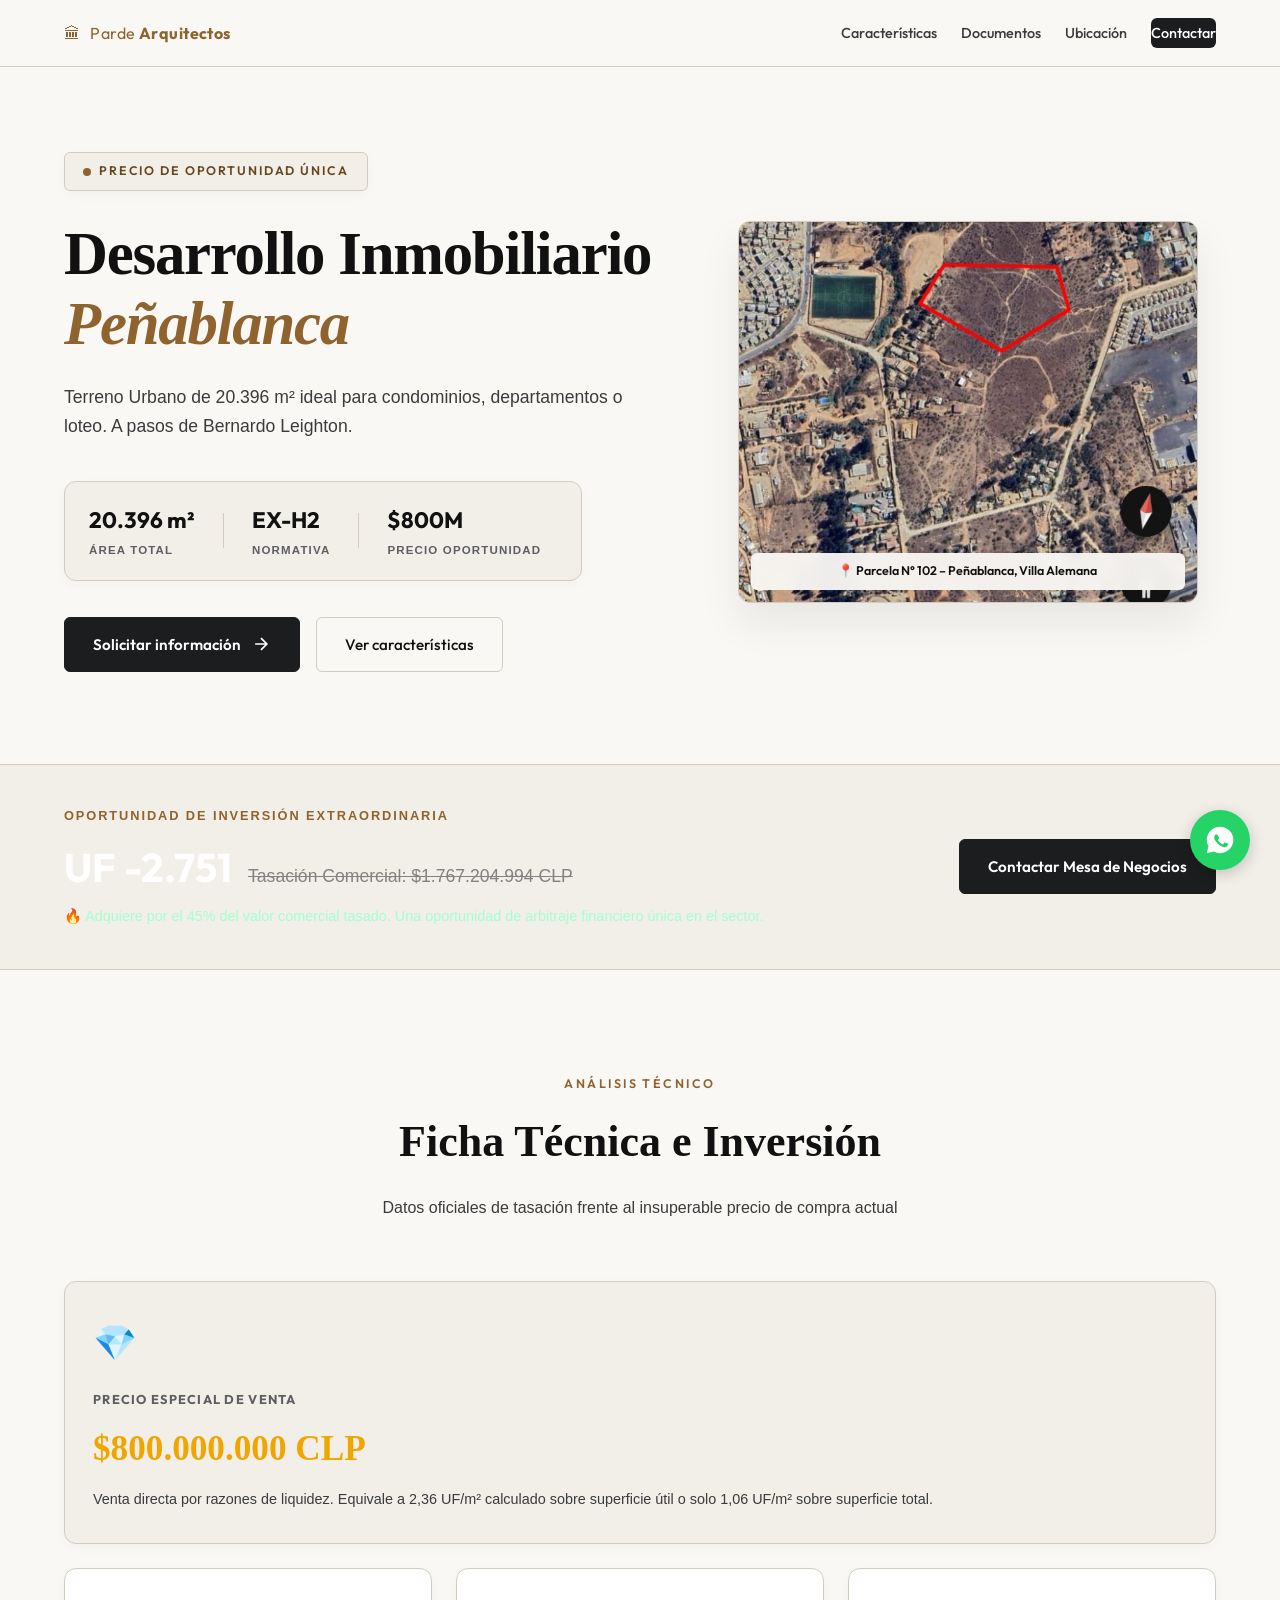
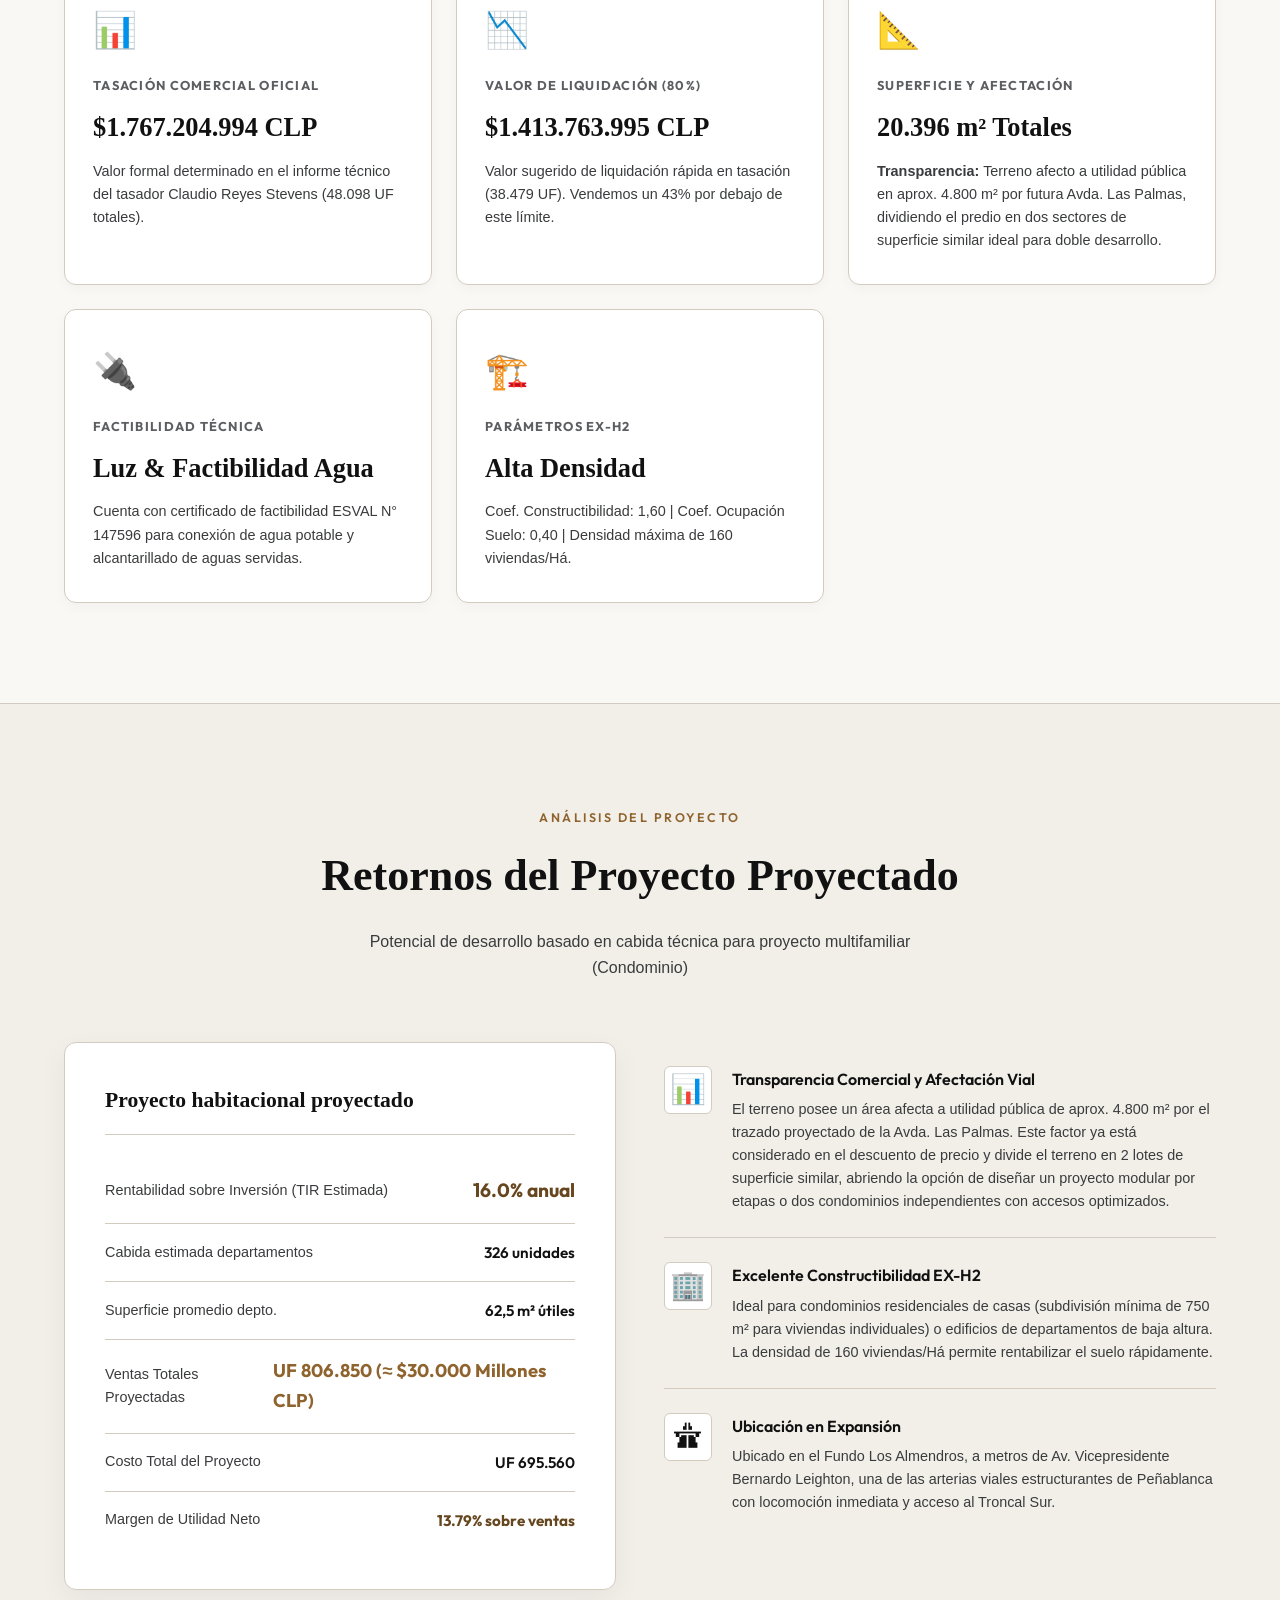
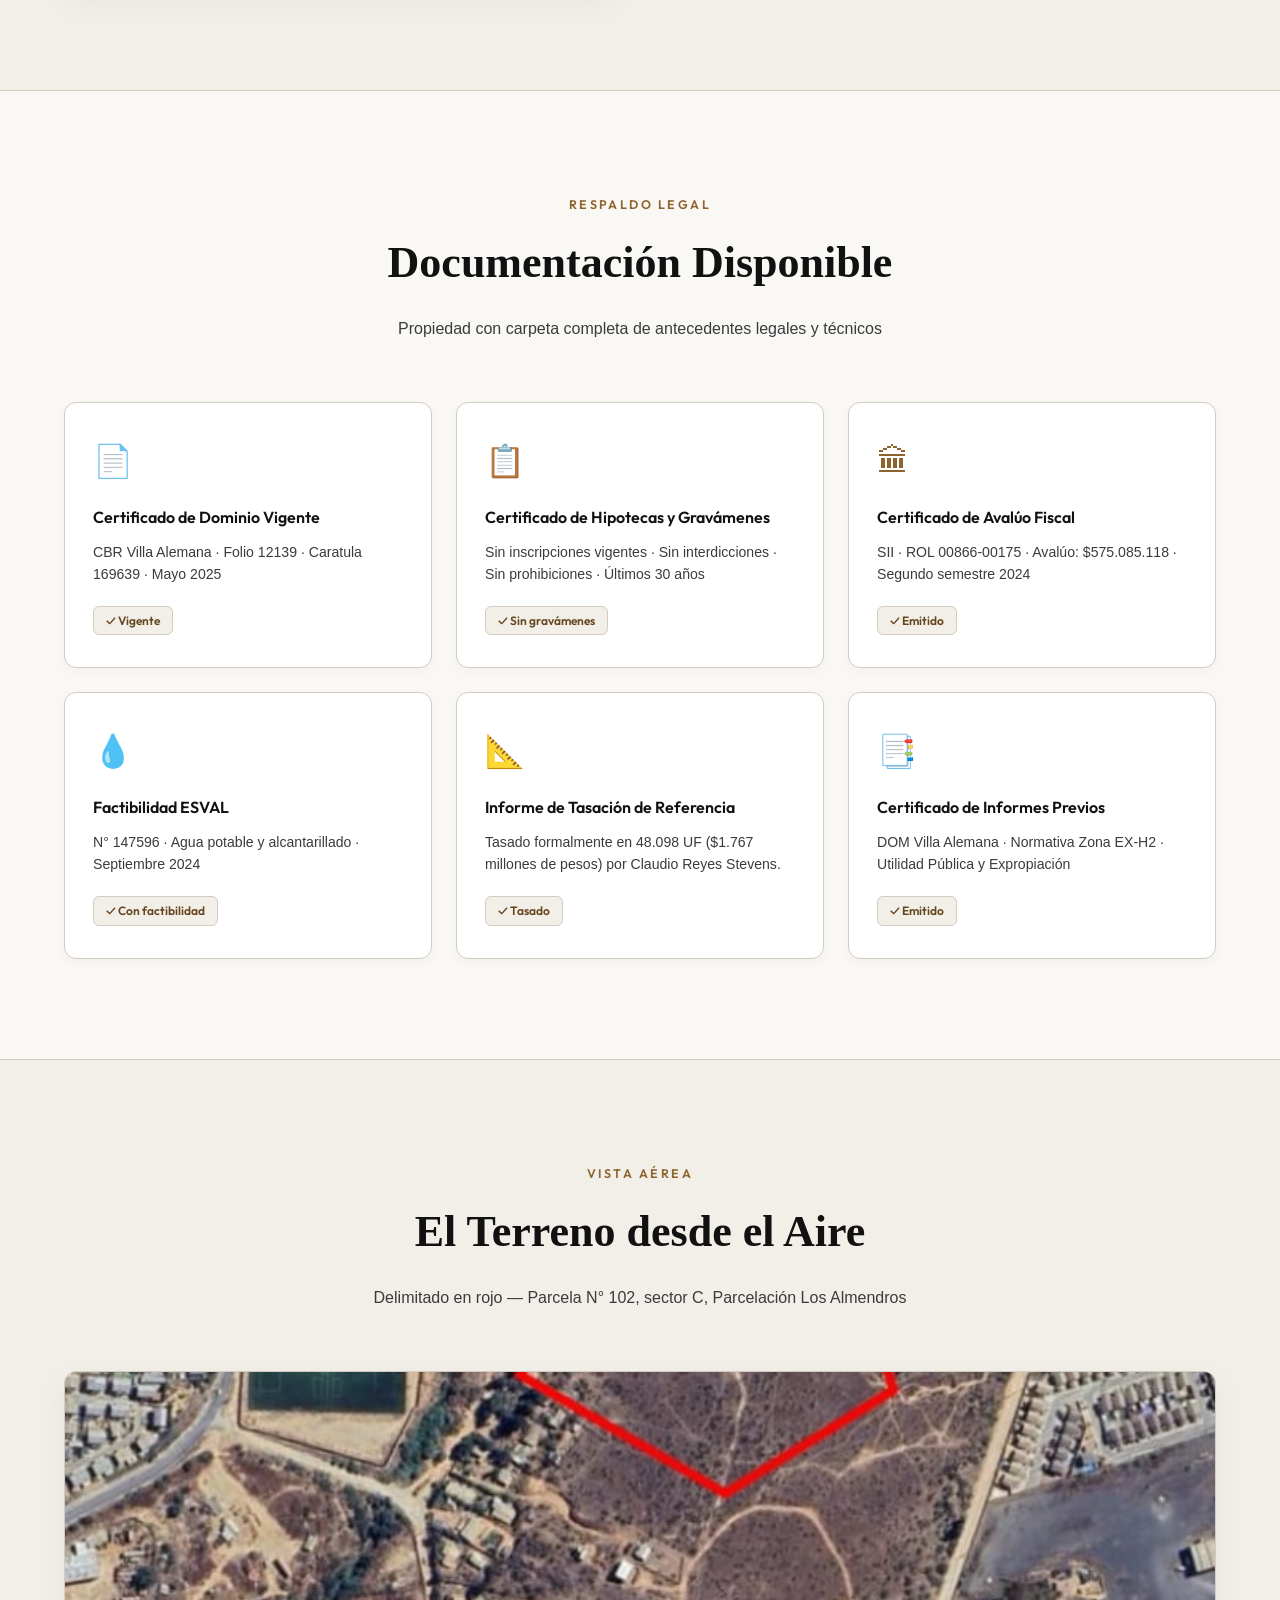
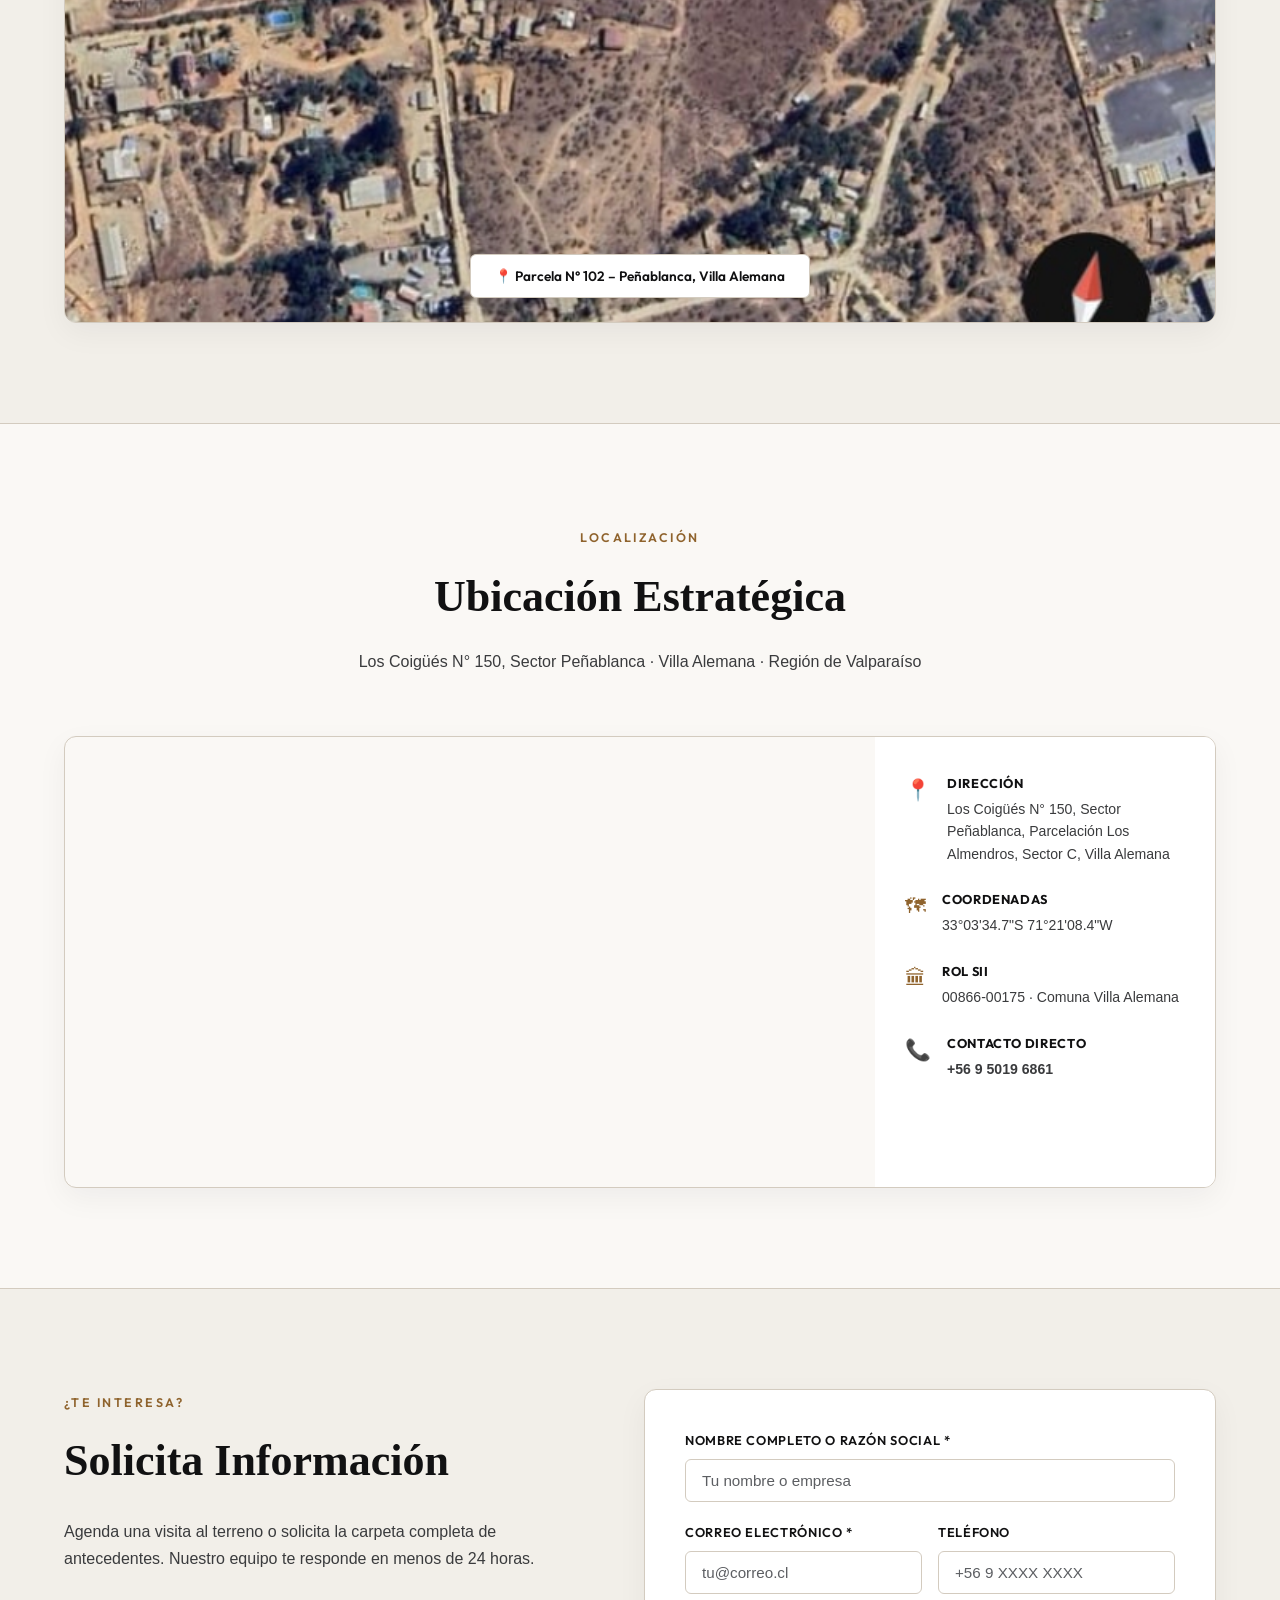
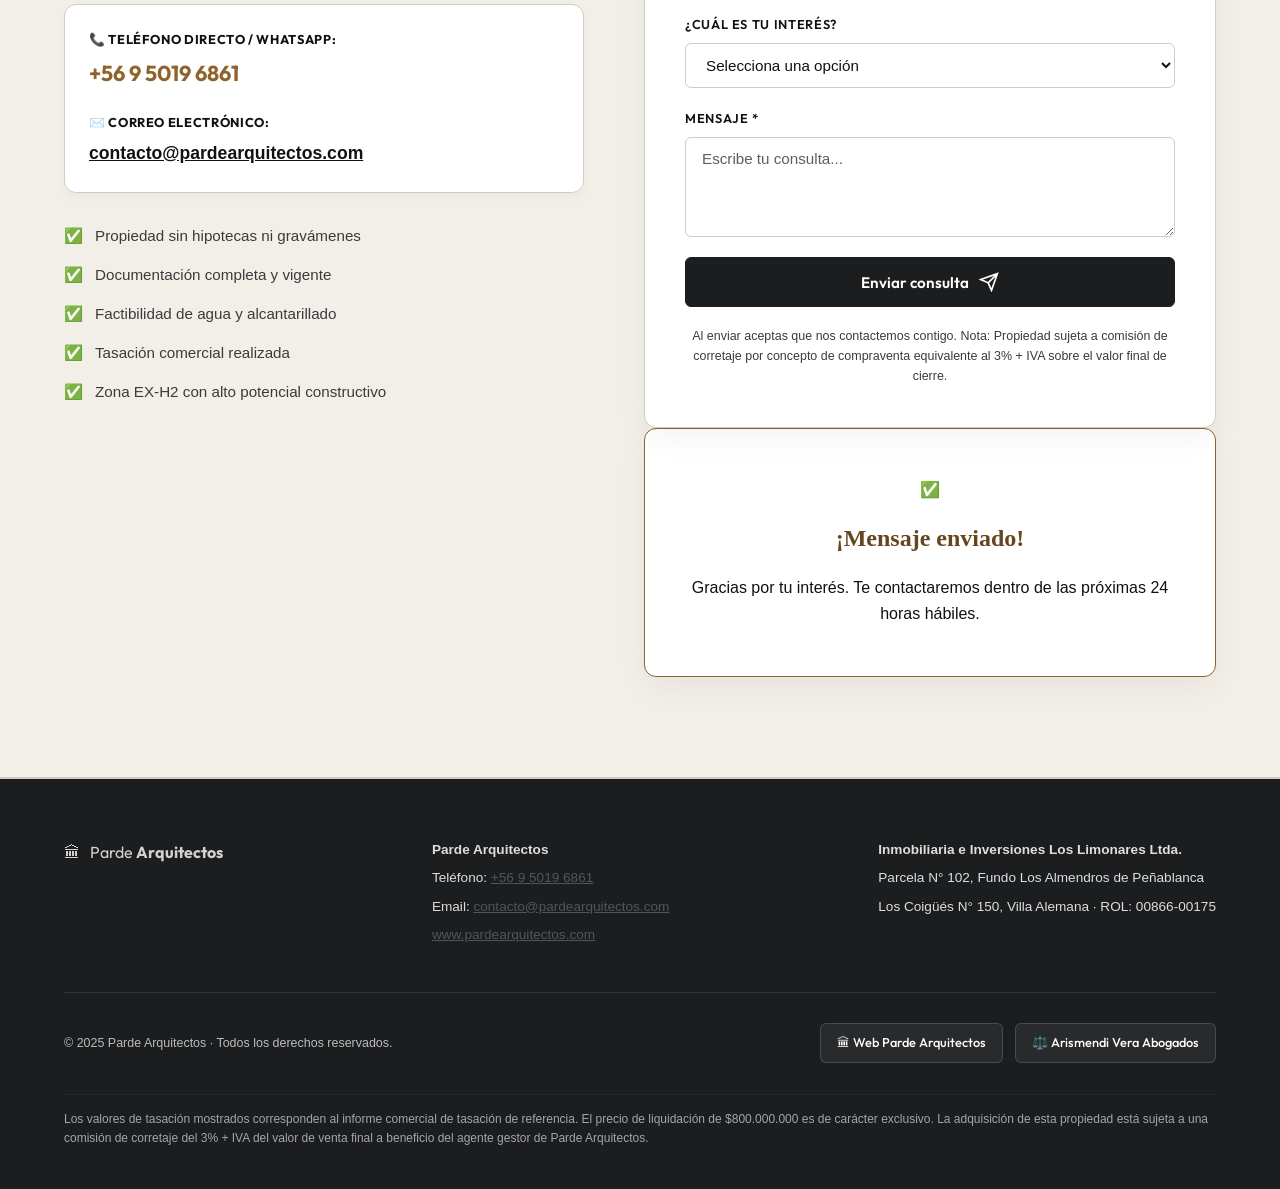
==== index.html @ bdb2e57e "Add files via upload" ====
<!DOCTYPE html>
<html lang="es">
<head>
  <meta charset="UTF-8" />
  <meta name="viewport" content="width=device-width, initial-scale=1.0" />
  <title>Oportunidad Inversionistas | Terreno Urbano Peñablanca – $800.000.000 | Parde Arquitectos</title>
  <meta name="description" content="Oportunidad única para desarrolladores. Terreno de 20.396 m² en Peñablanca a $800.000.000 (Tasación comercial: $1.767M). Zona EX-H2 con factibilidad de agua y alcantarillado." />
  <meta name="keywords" content="terreno inversionista, terreno construccion, terreno villa alemana, terreno penablanca, parde arquitectos, inversion inmobiliaria chile" />
  <meta property="og:title" content="Oportunidad Inversionistas – Terreno Peñablanca" />
  <meta property="og:description" content="Tasado en $1.767 millones, se liquida en $800.000.000. 20.396 m² listos para desarrollo inmobiliario." />
  <meta property="og:type" content="website" />
  <meta property="og:url" content="https://estudioroer.github.io/terreno-penablanca/" />
  <link rel="preconnect" href="https://fonts.googleapis.com" />
  <link rel="preconnect" href="https://fonts.gstatic.com" crossorigin />
  <link href="https://fonts.googleapis.com/css2?family=Outfit:wght@300;400;500;600;700;800;900&family=Inter:wght@300;400;500;600&display=swap" rel="stylesheet" />
  <link rel="stylesheet" href="style.css" />
  <!-- Formspree AJAX -->
  <script defer src="main.js"></script>
</head>
<body>

  <!-- ===== NAVBAR ===== -->
  <nav id="navbar" class="navbar">
    <div class="nav-container">
      <a href="#hero" class="nav-logo">
        <span class="logo-icon">🏛</span>
        <span class="logo-text">Parde <strong>Arquitectos</strong></span>
      </a>
      <ul class="nav-links">
        <li><a href="#caracteristicas">Características</a></li>
        <li><a href="#documentos">Documentos</a></li>
        <li><a href="#ubicacion">Ubicación</a></li>
        <li><a href="#contacto" class="btn-nav">Contactar</a></li>
      </ul>
      <button class="hamburger" id="hamburgerBtn" aria-label="Menú">
        <span></span><span></span><span></span>
      </button>
    </div>
  </nav>

  <!-- ===== HERO ===== -->
  <section id="hero" class="hero">
    <div class="container hero-container">
      <div class="hero-split-left">
        <div class="hero-badge">
          <span class="pulse-dot"></span>
          Precio de Oportunidad Única
        </div>
        <h1 class="hero-title">
          Desarrollo Inmobiliario<br />
          <span class="gradient-text">Peñablanca</span>
        </h1>
        <p class="hero-subtitle">
          Terreno Urbano de 20.396 m² ideal para condominios, departamentos o loteo. A pasos de Bernardo Leighton.
        </p>
        <div class="hero-stats">
          <div class="stat-card">
            <span class="stat-value">20.396 m²</span>
            <span class="stat-label">Área total</span>
          </div>
          <div class="stat-divider"></div>
          <div class="stat-card">
            <span class="stat-value">EX-H2</span>
            <span class="stat-label">Normativa</span>
          </div>
          <div class="stat-divider"></div>
          <div class="stat-card">
            <span class="stat-value">$800M</span>
            <span class="stat-label">Precio Oportunidad</span>
          </div>
        </div>
        <div class="hero-actions">
          <a href="#contacto" id="ctaContactar" class="btn-primary">
            <span>Solicitar información</span>
            <svg width="20" height="20" viewBox="0 0 24 24" fill="none" stroke="currentColor" stroke-width="2"><path d="M5 12h14M12 5l7 7-7 7"/></svg>
          </a>
          <a href="#caracteristicas" id="ctaVerMas" class="btn-ghost">Ver características</a>
        </div>
      </div>
      <div class="hero-split-right">
        <div class="hero-image-frame">
          <img src="imagen_aerea_terreno.jpg" alt="Vista aérea del terreno en Peñablanca" class="hero-image-standalone" />
          <div class="hero-image-caption">📍 Parcela N° 102 – Peñablanca, Villa Alemana</div>
        </div>
      </div>
    </div>
  </section>

  <!-- ===== PRECIO DESTACADO ===== -->
  <section class="price-banner">
    <div class="container">
      <div class="price-inner">
        <div class="price-left">
          <p class="price-tag-label">OPORTUNIDAD DE INVERSIÓN EXTRAORDINARIA</p>
          <div class="price-main">
            <span class="price-uf" style="font-size: 2.5rem; color: #fff;">$800.000.000 CLP</span>
            <span class="price-clp" style="text-decoration: line-through; opacity: 0.6; font-size: 1.1rem;">Tasación Comercial: $1.767.204.994 CLP</span>
          </div>
          <p class="price-unit" style="margin-top: 5px; color: #a3ffd0; font-weight: 500;">
            🔥 Adquiere por el 45% del valor comercial tasado. Una oportunidad de arbitraje financiero única en el sector.
          </p>
        </div>
        <div class="price-right">
          <a href="#contacto" class="btn-primary" style="background: var(--accent); color: #000;">Contactar Mesa de Negocios</a>
        </div>
      </div>
    </div>
  </section>

  <!-- ===== CARACTERÍSTICAS ===== -->
  <section id="caracteristicas" class="section caracteristicas">
    <div class="container">
      <div class="section-header">
        <span class="section-tag">Análisis Técnico</span>
        <h2 class="section-title">Ficha Técnica e Inversión</h2>
        <p class="section-subtitle">Datos oficiales de tasación frente al insuperable precio de compra actual</p>
      </div>

      <div class="features-grid">
        <div class="feature-card primary-card">
          <div class="feature-icon">💎</div>
          <h3>Precio Especial de Venta</h3>
          <p class="feature-value" style="color: #f0a500;">$800.000.000 CLP</p>
          <p class="feature-detail">Venta directa por razones de liquidez. Equivale a 2,36 UF/m² calculado sobre superficie útil o solo 1,06 UF/m² sobre superficie total.</p>
        </div>
        <div class="feature-card">
          <div class="feature-icon">📊</div>
          <h3>Tasación Comercial Oficial</h3>
          <p class="feature-value">$1.767.204.994 CLP</p>
          <p class="feature-detail">Valor formal determinado en el informe técnico del tasador Claudio Reyes Stevens (48.098 UF totales).</p>
        </div>
        <div class="feature-card">
          <div class="feature-icon">📉</div>
          <h3>Valor de Liquidación (80%)</h3>
          <p class="feature-value">$1.413.763.995 CLP</p>
          <p class="feature-detail">Valor sugerido de liquidación rápida en tasación (38.479 UF). Vendemos un 43% por debajo de este límite.</p>
        </div>
        <div class="feature-card">
          <div class="feature-icon">📐</div>
          <h3>Superficie y Afectación</h3>
          <p class="feature-value">20.396 m² Totales</p>
          <p class="feature-detail"><strong>Transparencia:</strong> Terreno afecto a utilidad pública en aprox. 4.800 m² por futura Avda. Las Palmas, dividiendo el predio en dos sectores de superficie similar ideal para doble desarrollo.</p>
        </div>
        <div class="feature-card">
          <div class="feature-icon">🔌</div>
          <h3>Factibilidad Técnica</h3>
          <p class="feature-value">Luz & Factibilidad Agua</p>
          <p class="feature-detail">Cuenta con certificado de factibilidad ESVAL N° 147596 para conexión de agua potable y alcantarillado de aguas servidas.</p>
        </div>
        <div class="feature-card">
          <div class="feature-icon">🏗️</div>
          <h3>Parámetros EX-H2</h3>
          <p class="feature-value">Alta Densidad</p>
          <p class="feature-detail">Coef. Constructibilidad: 1,60 | Coef. Ocupación Suelo: 0,40 | Densidad máxima de 160 viviendas/Há.</p>
        </div>
      </div>
    </div>
  </section>

  <!-- ===== POTENCIAL INMOBILIARIO ===== -->
  <section id="potencial" class="section potencial">
    <div class="container">
      <div class="section-header">
        <span class="section-tag">Análisis del Proyecto</span>
        <h2 class="section-title">Retornos del Proyecto Proyectado</h2>
        <p class="section-subtitle">Potencial de desarrollo basado en cabida técnica para proyecto multifamiliar (Condominio)</p>
      </div>

      <div class="potencial-layout">
        <div class="potencial-left">
          <div class="project-card">
            <h3 class="project-card-title">Proyecto habitacional proyectado</h3>
            <div class="project-stats">
              <div class="proj-stat">
                <span class="proj-label">Rentabilidad sobre Inversión (TIR Estimada)</span>
                <span class="proj-val green" style="font-size: 1.2rem;">16.0% anual</span>
              </div>
              <div class="proj-stat">
                <span class="proj-label">Cabida estimada departamentos</span>
                <span class="proj-val">326 unidades</span>
              </div>
              <div class="proj-stat">
                <span class="proj-label">Superficie promedio depto.</span>
                <span class="proj-val">62,5 m² útiles</span>
              </div>
              <div class="proj-stat">
                <span class="proj-label">Ventas Totales Proyectadas</span>
                <span class="proj-val highlight">UF 806.850 (≈ $30.000 Millones CLP)</span>
              </div>
              <div class="proj-stat">
                <span class="proj-label">Costo Total del Proyecto</span>
                <span class="proj-val">UF 695.560</span>
              </div>
              <div class="proj-stat">
                <span class="proj-label">Margen de Utilidad Neto</span>
                <span class="proj-val green">13.79% sobre ventas</span>
              </div>
            </div>
          </div>
        </div>
        <div class="potencial-right">
          <div class="acc-item">
            <div class="acc-icon">📊</div>
            <div>
              <h4>Transparencia Comercial y Afectación Vial</h4>
              <p>El terreno posee un área afecta a utilidad pública de aprox. 4.800 m² por el trazado proyectado de la Avda. Las Palmas. Este factor ya está considerado en el descuento de precio y divide el terreno en 2 lotes de superficie similar, abriendo la opción de diseñar un proyecto modular por etapas o dos condominios independientes con accesos optimizados.</p>
            </div>
          </div>
          <div class="acc-item">
            <div class="acc-icon">🏢</div>
            <div>
              <h4>Excelente Constructibilidad EX-H2</h4>
              <p>Ideal para condominios residenciales de casas (subdivisión mínima de 750 m² para viviendas individuales) o edificios de departamentos de baja altura. La densidad de 160 viviendas/Há permite rentabilizar el suelo rápidamente.</p>
            </div>
          </div>
          <div class="acc-item">
            <div class="acc-icon">🛣</div>
            <div>
              <h4>Ubicación en Expansión</h4>
              <p>Ubicado en el Fundo Los Almendros, a metros de Av. Vicepresidente Bernardo Leighton, una de las arterias viales estructurantes de Peñablanca con locomoción inmediata y acceso al Troncal Sur.</p>
            </div>
          </div>
        </div>
      </div>
    </div>
  </section>

  <!-- ===== DOCUMENTOS ===== -->
  <section id="documentos" class="section documentos">
    <div class="container">
      <div class="section-header">
        <span class="section-tag">Respaldo legal</span>
        <h2 class="section-title">Documentación Disponible</h2>
        <p class="section-subtitle">Propiedad con carpeta completa de antecedentes legales y técnicos</p>
      </div>
      <div class="docs-grid">
        <div class="doc-card">
          <div class="doc-icon">📄</div>
          <h4>Certificado de Dominio Vigente</h4>
          <p>CBR Villa Alemana · Folio 12139 · Caratula 169639 · Mayo 2025</p>
          <span class="doc-badge ok">✓ Vigente</span>
        </div>
        <div class="doc-card">
          <div class="doc-icon">📋</div>
          <h4>Certificado de Hipotecas y Gravámenes</h4>
          <p>Sin inscripciones vigentes · Sin interdicciones · Sin prohibiciones · Últimos 30 años</p>
          <span class="doc-badge ok">✓ Sin gravámenes</span>
        </div>
        <div class="doc-card">
          <div class="doc-icon">🏛</div>
          <h4>Certificado de Avalúo Fiscal</h4>
          <p>SII · ROL 00866-00175 · Avalúo: $575.085.118 · Segundo semestre 2024</p>
          <span class="doc-badge ok">✓ Emitido</span>
        </div>
        <div class="doc-card">
          <div class="doc-icon">💧</div>
          <h4>Factibilidad ESVAL</h4>
          <p>N° 147596 · Agua potable y alcantarillado · Septiembre 2024</p>
          <span class="doc-badge ok">✓ Con factibilidad</span>
        </div>
        <div class="doc-card">
          <div class="doc-icon">📐</div>
          <h4>Informe de Tasación de Referencia</h4>
          <p>Tasado formalmente en 48.098 UF ($1.767 millones de pesos) por Claudio Reyes Stevens.</p>
          <span class="doc-badge ok">✓ Tasado</span>
        </div>
        <div class="doc-card">
          <div class="doc-icon">📑</div>
          <h4>Certificado de Informes Previos</h4>
          <p>DOM Villa Alemana · Normativa Zona EX-H2 · Utilidad Pública y Expropiación</p>
          <span class="doc-badge ok">✓ Emitido</span>
        </div>
      </div>
    </div>
  </section>

  <!-- ===== IMAGEN AÉREA ===== -->
  <section class="section galeria">
    <div class="container">
      <div class="section-header">
        <span class="section-tag">Vista aérea</span>
        <h2 class="section-title">El Terreno desde el Aire</h2>
        <p class="section-subtitle">Delimitado en rojo — Parcela N° 102, sector C, Parcelación Los Almendros</p>
      </div>
      <div class="aerial-frame">
        <img src="imagen_aerea_terreno.jpg" alt="Vista aérea del terreno en Peñablanca, Villa Alemana – Parcela 102 delimitada en rojo" class="aerial-img" loading="lazy" />
        <div class="aerial-tag">
          <span>📍 Parcela N° 102 – Peñablanca, Villa Alemana</span>
        </div>
      </div>
    </div>
  </section>

  <!-- ===== UBICACIÓN ===== -->
  <section id="ubicacion" class="section ubicacion">
    <div class="container">
      <div class="section-header">
        <span class="section-tag">Localización</span>
        <h2 class="section-title">Ubicación Estratégica</h2>
        <p class="section-subtitle">Los Coigüés N° 150, Sector Peñablanca · Villa Alemana · Región de Valparaíso</p>
      </div>
      <div class="map-wrapper">
        <iframe
          id="mapa-terreno"
          title="Mapa de ubicación del terreno en Peñablanca, Villa Alemana"
          src="https://www.google.com/maps/embed?pb=!1m18!1m12!1m3!1d3322.1234!2d-71.351780!3d-33.059380!2m3!1f0!2f0!3f0!3m2!1i1024!2i768!4f13.1!3m3!1m2!1s0x9689e24e1b2f7b9b%3A0x0!2zMzPCsDAzJzM0LjciUyA3McKwMjEnMDguNCJX!5e1!3m2!1ses!2scl!4v1690000000000!5m2!1ses!2scl"
          allowfullscreen
          loading="lazy"
          referrerpolicy="no-referrer-when-downgrade">
        </iframe>
        <div class="map-info">
          <div class="map-info-item">
            <span class="map-icon">📍</span>
            <div>
              <strong>Dirección</strong>
              <p>Los Coigüés N° 150, Sector Peñablanca, Parcelación Los Almendros, Sector C, Villa Alemana</p>
            </div>
          </div>
          <div class="map-info-item">
            <span class="map-icon">🗺</span>
            <div>
              <strong>Coordenadas</strong>
              <p>33°03'34.7"S 71°21'08.4"W</p>
            </div>
          </div>
          <div class="map-info-item">
            <span class="map-icon">🏛</span>
            <div>
              <strong>ROL SII</strong>
              <p>00866-00175 · Comuna Villa Alemana</p>
            </div>
          </div>
          <div class="map-info-item">
            <span class="map-icon">📞</span>
            <div>
              <strong>Contacto Directo</strong>
              <p><a href="tel:+56950196861" style="color: var(--text); font-weight: 600;">+56 9 5019 6861</a></p>
            </div>
          </div>
        </div>
      </div>
    </div>
  </section>

  <!-- ===== CONTACTO ===== -->
  <section id="contacto" class="section contacto">
    <div class="container">
      <div class="contacto-layout">
        <div class="contacto-left">
          <span class="section-tag">¿Te interesa?</span>
          <h2 class="section-title">Solicita Información</h2>
          <p class="contacto-desc">Agenda una visita al terreno o solicita la carpeta completa de antecedentes. Nuestro equipo te responde en menos de 24 horas.</p>
          
          <div class="contacto-directo-caja" style="background: var(--bg-card); border: 1px solid var(--border-color); padding: 24px; border-radius: var(--radius); margin-bottom: 30px; box-shadow: var(--shadow-sm);">
            <p style="margin-bottom: 6px; font-family: var(--font-display); font-weight: 700; color: var(--text-primary); text-transform: uppercase; font-size: 0.8rem; letter-spacing: 0.05em;">📞 Teléfono directo / WhatsApp:</p>
            <p style="font-size: 1.35rem; font-weight: 700; color: var(--primary); margin-bottom: 20px; font-family: var(--font-display);">
              <a href="https://wa.me/56950196861?text=Hola,%20estoy%20interesado%20en%20el%20terreno%20de%20Pe%C3%B1ablanca." target="_blank" rel="noopener" style="color: var(--primary); text-decoration: none;">+56 9 5019 6861</a>
            </p>
            <p style="margin-bottom: 6px; font-family: var(--font-display); font-weight: 700; color: var(--text-primary); text-transform: uppercase; font-size: 0.8rem; letter-spacing: 0.05em;">✉️ Correo electrónico:</p>
            <p style="font-size: 1.1rem; font-weight: 600; color: var(--text-primary);">
              <a href="mailto:contacto@pardearquitectos.com" style="color: var(--text-primary); text-decoration: underline;">contacto@pardearquitectos.com</a>
            </p>
          </div>

          <div class="contacto-highlights">
            <div class="ch-item">
              <span>✅</span>
              <span>Propiedad sin hipotecas ni gravámenes</span>
            </div>
            <div class="ch-item">
              <span>✅</span>
              <span>Documentación completa y vigente</span>
            </div>
            <div class="ch-item">
              <span>✅</span>
              <span>Factibilidad de agua y alcantarillado</span>
            </div>
            <div class="ch-item">
              <span>✅</span>
              <span>Tasación comercial realizada</span>
            </div>
            <div class="ch-item">
              <span>✅</span>
              <span>Zona EX-H2 con alto potencial constructivo</span>
            </div>
          </div>
        </div>
        <div class="contacto-right">
          <!-- Web3Forms Integration -->
          <form id="contactoForm" class="contact-form" novalidate>
            <input type="hidden" name="access_key" value="a1d17960-c8a2-4534-8fd3-6220339ea1d2" />
            <input type="hidden" name="subject" value="Nueva consulta – Terreno Peñablanca Los Coigüés 150" />
            <input type="hidden" name="from_name" value="Landing Page Peñablanca" />
            <input type="hidden" name="propiedad" value="Terreno Los Coigüés 150, Peñablanca, Villa Alemana – Oportunidad $800M" />
            <div class="form-group">
              <label for="nombre">Nombre completo o Razón Social *</label>
              <input type="text" id="nombre" name="name" placeholder="Tu nombre o empresa" required autocomplete="name" />
            </div>
            <div class="form-row">
              <div class="form-group">
                <label for="email">Correo electrónico *</label>
                <input type="email" id="email" name="email" placeholder="tu@correo.cl" required autocomplete="email" />
              </div>
              <div class="form-group">
                <label for="telefono">Teléfono</label>
                <input type="tel" id="telefono" name="phone" placeholder="+56 9 XXXX XXXX" autocomplete="tel" />
              </div>
            </div>
            <div class="form-group">
              <label for="interes">¿Cuál es tu interés?</label>
              <select id="interes" name="interest">
                <option value="">Selecciona una opción</option>
                <option value="compra">Compra del terreno</option>
                <option value="visita">Agendar visita</option>
                <option value="carpeta">Solicitar carpeta de antecedentes</option>
                <option value="financiamiento">Consulta financiamiento</option>
                <option value="otro">Otro</option>
              </select>
            </div>
            <div class="form-group">
              <label for="mensaje">Mensaje *</label>
              <textarea id="mensaje" name="message" rows="4" placeholder="Escribe tu consulta..." required></textarea>
            </div>
            <button type="submit" id="btnEnviar" class="btn-primary btn-full">
              <span>Enviar consulta</span>
              <svg width="20" height="20" viewBox="0 0 24 24" fill="none" stroke="currentColor" stroke-width="2"><path d="M22 2L11 13M22 2l-7 20-4-9-9-4 20-7z"/></svg>
            </button>
            <p class="form-disclaimer">Al enviar aceptas que nos contactemos contigo. Nota: Propiedad sujeta a comisión de corretaje por concepto de compraventa equivalente al 3% + IVA sobre el valor final de cierre.</p>
          </form>
          <div id="formSuccess" class="form-success hidden">
            <div class="success-icon">✅</div>
            <h3>¡Mensaje enviado!</h3>
            <p>Gracias por tu interés. Te contactaremos dentro de las próximas 24 horas hábiles.</p>
          </div>
        </div>
      </div>
    </div>
  </section>

  <!-- ===== FOOTER ===== -->
  <footer class="footer">
    <div class="container">
      <div class="footer-top">
        <div class="footer-brand">
          <span class="logo-icon">🏛</span>
          <span class="logo-text">Parde <strong>Arquitectos</strong></span>
        </div>
        <div class="footer-info">
          <p><strong>Parde Arquitectos</strong></p>
          <p>Teléfono: <a href="tel:+56950196861" style="color:var(--text-muted);text-decoration:underline">+56 9 5019 6861</a></p>
          <p>Email: <a href="mailto:contacto@pardearquitectos.com" style="color:var(--text-muted);text-decoration:underline">contacto@pardearquitectos.com</a></p>
          <p><a href="https://www.pardearquitectos.com" target="_blank" rel="noopener" style="color:var(--text-muted);text-decoration:underline">www.pardearquitectos.com</a></p>
        </div>
        <div class="footer-prop">
          <p><strong>Inmobiliaria e Inversiones Los Limonares Ltda.</strong></p>
          <p>Parcela N° 102, Fundo Los Almendros de Peñablanca</p>
          <p>Los Coigüés N° 150, Villa Alemana · ROL: 00866-00175</p>
        </div>
      </div>
      <div class="footer-bottom">
        <p>&copy; 2025 Parde Arquitectos · Todos los derechos reservados.</p>
        <div class="footer-links-caja">
          <a href="https://www.pardearquitectos.com" target="_blank" rel="noopener" class="btn-footer-link">🏛 Web Parde Arquitectos</a>
          <a href="https://estudioroer.github.io/legal/" target="_blank" rel="noopener" class="btn-footer-link">⚖️ Arismendi Vera Abogados</a>
        </div>
        <p style="font-size: 0.75rem; opacity: 0.6; width: 100%; margin-top: 15px; border-top: 1px solid rgba(255,255,255,0.06); padding-top: 15px;">
          Los valores de tasación mostrados corresponden al informe comercial de tasación de referencia. El precio de liquidación de $800.000.000 es de carácter exclusivo. La adquisición de esta propiedad está sujeta a una comisión de corretaje del 3% + IVA del valor de venta final a beneficio del agente gestor de Parde Arquitectos.
        </p>
      </div>
    </div>
  </footer>

  <!-- ===== BOTÓN FLOTANTE DE WHATSAPP ===== -->
  <a href="https://wa.me/56950196861?text=Hola,%20estoy%20interesado%20en%20el%20terreno%20de%20Pe%C3%B1ablanca." class="whatsapp-float" target="_blank" rel="noopener" aria-label="Escríbenos por WhatsApp">
    <svg viewBox="0 0 24 24" width="32" height="32" fill="currentColor">
      <path d="M12.012 2c-5.506 0-9.989 4.478-9.99 9.984a9.96 9.96 0 0 0 1.333 4.982L2 22l5.233-1.371a9.936 9.936 0 0 0 4.779 1.218h.004c5.506 0 9.99-4.478 9.99-9.985A9.988 9.988 0 0 0 12.012 2zm5.795 13.916c-.253.708-1.248 1.31-1.724 1.393-.476.084-1.071.12-3.076-.71-2.562-1.06-4.215-3.66-4.342-3.83-.127-.17-1.018-1.347-1.018-2.57 0-1.222.634-1.823.887-2.077.254-.254.555-.317.74-.317.185 0 .37.002.53.01.17.007.4.064.613.568.223.53.762 1.854.825 1.983.064.127.106.275.02.444-.084.17-.127.275-.254.423-.127.15-.268.334-.38.45-.127.127-.26.265-.112.52.148.254.66 1.08 1.417 1.753.978.87 1.798 1.14 2.053 1.267.254.127.4-.106.55-.275.148-.17.635-.74.804-1 .17-.253.338-.21.57-.127.234.085 1.482.698 1.736.825.254.127.423.19.486.3.064.106.064.614-.19 1.322z"/>
    </svg>
  </a>

</body>
</html>
---- style.css ----
/* ============================================================
   DESIGN TOKENS (Inspirado en estética de Parde Arquitectos)
   ============================================================ */
:root {
  --primary: #8F632D;             /* Bronce dorado de mayor contraste */
  --primary-light: #B07E44;
  --primary-dark: #66461E;
  --accent: #1C1D1F;              /* Obsidian Deep */
  --bg-primary: #FAF8F5;          /* Alabastro cálido */
  --bg-secondary: #F2EFE9;        /* Piedra Natural / Lino */
  --bg-card: #FFFFFF;             /* Blanco puro */
  --text-primary: #111112;        /* Carbón profundo para títulos (contraste máximo) */
  --text-secondary: #3A3B3D;      /* Gris pizarra oscuro para texto general (mayor legibilidad) */
  --text-muted: #5C5E62;          /* Gris apagado con contraste aprobado */
  --border-color: #D3CBBF;        /* Borde con mayor definición */
  --border-hover: #8F632D;
  
  --shadow-sm: 0 4px 12px rgba(28, 29, 31, 0.03);
  --shadow-md: 0 10px 30px rgba(28, 29, 31, 0.05);
  --shadow-lg: 0 20px 40px rgba(28, 29, 31, 0.08);
  --radius: 12px;
  --radius-sm: 6px;
  --radius-lg: 20px;
  --transition: all 0.4s cubic-bezier(0.16, 1, 0.3, 1);
  --font-heading: 'Playfair Display', serif;
  --font-display: 'Outfit', sans-serif;
  --font-body: 'Plus Jakarta Sans', sans-serif;
}

/* ============================================================
   RESET & BASE
   ============================================================ */
*, *::before, *::after { box-sizing: border-box; margin: 0; padding: 0; }
html { scroll-behavior: smooth; }
body {
  font-family: var(--font-body);
  background: var(--bg-primary);
  color: var(--text-primary);
  line-height: 1.65;
  overflow-x: hidden;
  -webkit-font-smoothing: antialiased;
}
img { max-width: 100%; display: block; }
a { text-decoration: none; color: inherit; transition: var(--transition); }
ul { list-style: none; }
h1, h2, h3, h4, h5 { font-family: var(--font-heading); color: var(--text-primary); font-weight: 700; }

.container {
  max-width: 1200px;
  margin: 0 auto;
  padding: 0 24px;
}
.section {
  padding: 100px 0;
  border-bottom: 1px solid var(--border-color);
}

/* Custom Scrollbar */
::-webkit-scrollbar { width: 8px; }
::-webkit-scrollbar-track { background: var(--bg-primary); }
::-webkit-scrollbar-thumb { background: var(--border-color); border-radius: 4px; }
::-webkit-scrollbar-thumb:hover { background: var(--primary); }

/* ============================================================
   BUTTONS
   ============================================================ */
.btn-primary {
  display: inline-flex;
  align-items: center;
  gap: 10px;
  background: var(--accent);
  color: #fff !important;
  font-family: var(--font-display);
  font-weight: 600;
  font-size: 0.95rem;
  padding: 14px 28px;
  border-radius: var(--radius-sm);
  border: 1px solid var(--accent);
  cursor: pointer;
  transition: var(--transition);
}
.btn-primary:hover {
  background: var(--primary);
  border-color: var(--primary);
  transform: translateY(-2px);
  box-shadow: 0 10px 20px rgba(158, 118, 59, 0.15);
}
.btn-primary.btn-full { width: 100%; justify-content: center; }

.btn-ghost {
  display: inline-flex;
  align-items: center;
  gap: 8px;
  background: transparent;
  color: var(--text-primary);
  font-family: var(--font-display);
  font-weight: 500;
  font-size: 0.95rem;
  padding: 14px 28px;
  border-radius: var(--radius-sm);
  border: 1px solid var(--border-color);
  cursor: pointer;
  transition: var(--transition);
}
.btn-ghost:hover {
  background: rgba(28,29,31,0.03);
  border-color: var(--text-primary);
}

.btn-nav {
  background: var(--accent);
  color: #fff !important;
  font-weight: 600;
  padding: 10px 22px;
  border-radius: var(--radius-sm);
  transition: var(--transition);
  font-family: var(--font-display);
}
.btn-nav:hover {
  background: var(--primary);
  transform: translateY(-1px);
}

/* ============================================================
   NAVBAR
   ============================================================ */
.navbar {
  position: fixed;
  top: 0; left: 0; right: 0;
  z-index: 1000;
  background: rgba(250, 248, 245, 0.92);
  backdrop-filter: blur(12px);
  -webkit-backdrop-filter: blur(12px);
  border-bottom: 1px solid var(--border-color);
  transition: var(--transition);
  padding: 20px 0;
}
.navbar.scrolled {
  padding: 14px 0;
  box-shadow: var(--shadow-sm);
}
.nav-container {
  max-width: 1200px;
  margin: 0 auto;
  padding: 0 24px;
  display: flex;
  align-items: center;
  justify-content: space-between;
}
.nav-logo {
  display: flex;
  align-items: center;
  gap: 10px;
  font-family: var(--font-heading);
  font-size: 1.35rem;
  font-weight: 700;
  color: var(--text-primary);
  letter-spacing: 0.02em;
}
.nav-logo span {
  color: var(--primary);
  font-family: var(--font-display);
  font-weight: 400;
  font-size: 1rem;
}
.nav-links {
  display: flex;
  align-items: center;
  gap: 1.5rem;
}
.nav-links a {
  font-family: var(--font-display);
  font-size: 0.9rem;
  font-weight: 500;
  color: var(--text-secondary);
  padding: 6px 0;
  transition: var(--transition);
  position: relative;
}
.nav-links a:hover { color: var(--text-primary); }
.nav-links a::after {
  content: '';
  position: absolute;
  bottom: 0; left: 0;
  width: 0; height: 2px;
  background: var(--primary);
  transition: var(--transition);
}
.nav-links a:hover::after { width: 100%; }

.hamburger {
  display: none;
  flex-direction: column;
  gap: 5px;
  background: none;
  border: none;
  cursor: pointer;
  padding: 8px;
}
.hamburger span {
  display: block;
  width: 22px; height: 2px;
  background: var(--text-primary);
  transition: var(--transition);
}

/* ============================================================
   HERO (Split Layout)
   ============================================================ */
.hero {
  position: relative;
  min-height: 85vh;
  display: flex;
  align-items: center;
  background: var(--bg-primary);
  padding: 140px 0 80px 0;
  border-bottom: 1px solid var(--border-color);
}
.hero-container {
  display: grid;
  grid-template-columns: 1.2fr 1fr;
  gap: 60px;
  align-items: center;
  width: 100%;
}
.hero-split-left {
  text-align: left;
}
.hero-split-right {
  display: flex;
  justify-content: center;
}
.hero-image-frame {
  position: relative;
  width: 100%;
  max-width: 460px;
  border-radius: var(--radius);
  overflow: hidden;
  box-shadow: var(--shadow-lg);
  border: 1px solid var(--border-color);
  background: var(--bg-secondary);
}
.hero-image-standalone {
  width: 100%;
  height: 380px;
  object-fit: cover;
  object-position: center;
  transition: var(--transition);
}
.hero-image-frame:hover .hero-image-standalone {
  transform: scale(1.03);
}
.hero-image-caption {
  position: absolute;
  bottom: 12px;
  left: 12px;
  right: 12px;
  background: rgba(250, 248, 245, 0.95);
  backdrop-filter: blur(8px);
  padding: 8px 16px;
  border-radius: var(--radius-sm);
  font-size: 0.78rem;
  font-family: var(--font-display);
  font-weight: 600;
  color: var(--text-primary);
  text-align: center;
  box-shadow: var(--shadow-sm);
}

.hero-badge {
  display: inline-flex;
  align-items: center;
  gap: 8px;
  background: var(--bg-secondary);
  border: 1px solid var(--border-color);
  color: var(--primary-dark);
  font-family: var(--font-display);
  font-size: 0.78rem;
  font-weight: 600;
  letter-spacing: 0.15em;
  text-transform: uppercase;
  padding: 8px 18px;
  border-radius: var(--radius-sm);
  margin-bottom: 28px;
  box-shadow: var(--shadow-sm);
}
.pulse-dot {
  width: 8px; height: 8px;
  background: var(--primary);
  border-radius: 50%;
  animation: pulseDot 2s ease-in-out infinite;
}
@keyframes pulseDot {
  0%, 100% { opacity: 1; box-shadow: 0 0 0 0 rgba(158,118,59,0.4); }
  50% { opacity: 0.8; box-shadow: 0 0 0 8px rgba(158,118,59,0); }
}
.hero-title {
  font-size: clamp(2.3rem, 5vw, 3.8rem);
  font-weight: 700;
  color: var(--text-primary);
  margin-bottom: 24px;
  letter-spacing: -0.02em;
  line-height: 1.15;
}
.gradient-text {
  color: var(--primary);
  font-style: italic;
}
.hero-subtitle {
  font-size: 1.1rem;
  color: var(--text-secondary);
  margin-bottom: 40px;
  max-width: 580px;
  font-family: var(--font-body);
}
.hero-stats {
  display: flex;
  align-items: center;
  justify-content: flex-start;
  background: var(--bg-secondary);
  border: 1px solid var(--border-color);
  border-radius: var(--radius);
  padding: 20px 24px;
  margin-bottom: 36px;
  box-shadow: var(--shadow-sm);
  width: fit-content;
  gap: 12px;
}
.stat-card {
  display: flex;
  flex-direction: column;
  align-items: flex-start;
  gap: 2px;
  padding: 0 16px;
}
.stat-card:first-child {
  padding-left: 0;
}
.stat-value {
  font-family: var(--font-display);
  font-size: 1.4rem;
  font-weight: 700;
  color: var(--text-primary);
}
.stat-label {
  font-size: 0.72rem;
  color: var(--text-muted);
  text-transform: uppercase;
  letter-spacing: 0.1em;
  font-weight: 600;
}
.stat-divider {
  width: 1px;
  height: 35px;
  background: var(--border-color);
}
.hero-actions {
  display: flex;
  align-items: center;
  justify-content: flex-start;
  gap: 16px;
  flex-wrap: wrap;
}

/* ============================================================
   PRICE BANNER
   ============================================================ */
.price-banner {
  background: var(--bg-secondary);
  padding: 40px 0;
  border-bottom: 1px solid var(--border-color);
}
.price-inner {
  display: flex;
  align-items: center;
  justify-content: space-between;
  gap: 24px;
  flex-wrap: wrap;
}
.price-tag-label {
  font-size: 0.8rem;
  text-transform: uppercase;
  letter-spacing: 0.15em;
  color: var(--primary);
  font-weight: 700;
  margin-bottom: 8px;
}
.price-main {
  display: flex;
  align-items: baseline;
  gap: 16px;
  flex-wrap: wrap;
}
.price-uf {
  font-family: var(--font-display);
  font-size: 2.5rem;
  font-weight: 700;
  color: var(--text-primary);
}
.price-clp {
  font-size: 1.15rem;
  color: var(--text-secondary);
}
.price-unit {
  font-size: 0.9rem;
  color: var(--text-muted);
}

/* ============================================================
   SECTION HEADER
   ============================================================ */
.section-header {
  text-align: center;
  margin-bottom: 60px;
}
.section-tag {
  display: inline-block;
  color: var(--primary);
  font-family: var(--font-display);
  font-size: 0.78rem;
  font-weight: 600;
  letter-spacing: 0.2em;
  text-transform: uppercase;
  margin-bottom: 12px;
}
.section-title {
  font-size: clamp(2rem, 4vw, 2.75rem);
  color: var(--text-primary);
  margin-bottom: 16px;
}
.section-subtitle {
  font-size: 1rem;
  color: var(--text-secondary);
  max-width: 580px;
  margin: 0 auto;
}

/* ============================================================
   FEATURES GRID
   ============================================================ */
.caracteristicas { background: var(--bg-primary); }
.features-grid {
  display: grid;
  grid-template-columns: repeat(3, 1fr);
  gap: 24px;
}
.feature-card {
  background: var(--bg-card);
  border: 1px solid var(--border-color);
  border-radius: var(--radius);
  padding: 32px 28px;
  transition: var(--transition);
  box-shadow: var(--shadow-sm);
}
.feature-card:hover {
  border-color: var(--border-hover);
  transform: translateY(-4px);
  box-shadow: var(--shadow-lg);
}
.primary-card {
  grid-column: span 3;
  background: var(--bg-secondary);
  border-color: var(--border-color);
  display: flex;
  flex-direction: column;
  justify-content: center;
}
.feature-icon {
  font-size: 2.2rem;
  margin-bottom: 16px;
  color: var(--primary);
}
.feature-card h3 {
  font-family: var(--font-display);
  font-size: 0.8rem;
  font-weight: 700;
  text-transform: uppercase;
  letter-spacing: 0.1em;
  color: var(--text-muted);
  margin-bottom: 10px;
}
.feature-value {
  font-family: var(--font-heading);
  font-size: 1.65rem;
  font-weight: 700;
  color: var(--text-primary);
  margin-bottom: 10px;
}
.primary-card .feature-value { font-size: 2.2rem; color: var(--primary-dark); }
.feature-detail {
  font-size: 0.9rem;
  color: var(--text-secondary);
  line-height: 1.6;
}

/* ============================================================
   POTENCIAL
   ============================================================ */
.potencial {
  background: var(--bg-secondary);
}
.potencial-layout {
  display: grid;
  grid-template-columns: 1fr 1fr;
  gap: 48px;
  align-items: start;
}
.project-card {
  background: var(--bg-card);
  border: 1px solid var(--border-color);
  border-radius: var(--radius);
  padding: 40px;
  box-shadow: var(--shadow-md);
}
.project-card-title {
  font-size: 1.35rem;
  color: var(--text-primary);
  margin-bottom: 24px;
  padding-bottom: 16px;
  border-bottom: 1px solid var(--border-color);
}
.project-stats { display: flex; flex-direction: column; }
.proj-stat {
  display: flex;
  justify-content: space-between;
  align-items: center;
  padding: 16px 0;
  border-bottom: 1px solid var(--border-color);
}
.proj-stat:last-child { border-bottom: none; }
.proj-label { font-size: 0.9rem; color: var(--text-secondary); }
.proj-val {
  font-family: var(--font-display);
  font-weight: 600;
  font-size: 0.95rem;
  color: var(--text-primary);
}
.proj-val.highlight { color: var(--primary); font-size: 1.15rem; font-weight: 700; }
.proj-val.green { color: var(--primary-dark); font-weight: 700; }

.acc-item {
  display: flex;
  gap: 20px;
  align-items: flex-start;
  padding: 24px 0;
  border-bottom: 1px solid var(--border-color);
}
.acc-item:last-child { border-bottom: none; }
.acc-icon {
  font-size: 1.8rem;
  flex-shrink: 0;
  width: 48px; height: 48px;
  background: var(--bg-card);
  border: 1px solid var(--border-color);
  border-radius: var(--radius-sm);
  display: flex;
  align-items: center;
  justify-content: center;
}
.acc-item h4 {
  font-family: var(--font-display);
  font-size: 1rem;
  font-weight: 600;
  color: var(--text-primary);
  margin-bottom: 6px;
}
.acc-item p {
  font-size: 0.9rem;
  color: var(--text-secondary);
  line-height: 1.6;
}

/* ============================================================
   DOCUMENTOS
   ============================================================ */
.documentos { background: var(--bg-primary); }
.docs-grid {
  display: grid;
  grid-template-columns: repeat(3, 1fr);
  gap: 24px;
}
.doc-card {
  background: var(--bg-card);
  border: 1px solid var(--border-color);
  border-radius: var(--radius);
  padding: 32px 28px;
  transition: var(--transition);
  box-shadow: var(--shadow-sm);
}
.doc-card:hover {
  border-color: var(--border-hover);
  transform: translateY(-4px);
  box-shadow: var(--shadow-lg);
}
.doc-icon {
  font-size: 2rem;
  margin-bottom: 16px;
  color: var(--primary);
}
.doc-card h4 {
  font-family: var(--font-display);
  font-size: 1rem;
  font-weight: 600;
  color: var(--text-primary);
  margin-bottom: 10px;
}
.doc-card p {
  font-size: 0.88rem;
  color: var(--text-secondary);
  line-height: 1.6;
  margin-bottom: 20px;
}
.doc-badge {
  display: inline-block;
  font-size: 0.75rem;
  font-weight: 600;
  padding: 4px 12px;
  border-radius: var(--radius-sm);
  font-family: var(--font-display);
}
.doc-badge.ok {
  background: var(--bg-secondary);
  color: var(--primary-dark);
  border: 1px solid var(--border-color);
}

/* ============================================================
   GALERÍA / VISTA AÉREA
   ============================================================ */
.galeria { background: var(--bg-secondary); }
.aerial-frame {
  position: relative;
  border-radius: var(--radius);
  overflow: hidden;
  border: 1px solid var(--border-color);
  box-shadow: var(--shadow-md);
}
.aerial-img {
  width: 100%;
  max-height: 550px;
  object-fit: cover;
  object-position: center;
  transition: transform 0.8s ease;
}
.aerial-frame:hover .aerial-img {
  transform: scale(1.03);
}
.aerial-tag {
  position: absolute;
  bottom: 24px;
  left: 50%;
  transform: translateX(-50%);
  background: var(--bg-card);
  border: 1px solid var(--border-color);
  color: var(--text-primary);
  font-family: var(--font-display);
  font-size: 0.85rem;
  font-weight: 600;
  padding: 10px 24px;
  border-radius: var(--radius-sm);
  white-space: nowrap;
  box-shadow: var(--shadow-md);
}

/* ============================================================
   UBICACIÓN / MAPA
   ============================================================ */
.ubicacion { background: var(--bg-primary); }
.map-wrapper {
  display: grid;
  grid-template-columns: 1fr 340px;
  border-radius: var(--radius);
  overflow: hidden;
  border: 1px solid var(--border-color);
  box-shadow: var(--shadow-md);
}
.map-wrapper iframe {
  width: 100%;
  height: 450px;
  border: none;
  display: block;
}
.map-info {
  background: var(--bg-card);
  padding: 36px 30px;
  display: flex;
  flex-direction: column;
  gap: 24px;
}
.map-info-item {
  display: flex;
  gap: 16px;
  align-items: flex-start;
}
.map-icon {
  font-size: 1.3rem;
  flex-shrink: 0;
  color: var(--primary);
}
.map-info-item strong {
  display: block;
  font-family: var(--font-display);
  font-size: 0.8rem;
  font-weight: 700;
  color: var(--text-primary);
  text-transform: uppercase;
  letter-spacing: 0.05em;
  margin-bottom: 4px;
}
.map-info-item p {
  font-size: 0.88rem;
  color: var(--text-secondary);
  line-height: 1.6;
}

/* ============================================================
   CONTACTO
   ============================================================ */
.contacto {
  background: var(--bg-secondary);
}
.contacto-layout {
  display: grid;
  grid-template-columns: 1fr 1.1fr;
  gap: 60px;
  align-items: start;
}
.contacto-left .section-tag { margin-bottom: 12px; }
.contacto-left .section-title { text-align: left; margin-bottom: 20px; }
.contacto-desc {
  color: var(--text-secondary);
  margin-bottom: 32px;
  line-height: 1.7;
}
.contacto-highlights {
  display: flex;
  flex-direction: column;
  gap: 14px;
}
.ch-item {
  display: flex;
  align-items: center;
  gap: 12px;
  font-size: 0.95rem;
  color: var(--text-secondary);
}

.contact-form {
  background: var(--bg-card);
  border: 1px solid var(--border-color);
  border-radius: var(--radius);
  padding: 40px;
  display: flex;
  flex-direction: column;
  gap: 20px;
  box-shadow: var(--shadow-md);
}
.form-group {
  display: flex;
  flex-direction: column;
  gap: 8px;
}
.form-row {
  display: grid;
  grid-template-columns: 1fr 1fr;
  gap: 16px;
}
label {
  font-family: var(--font-display);
  font-size: 0.8rem;
  font-weight: 600;
  color: var(--text-primary);
  text-transform: uppercase;
  letter-spacing: 0.05em;
}
input, textarea, select {
  background: var(--bg-card);
  border: 1px solid var(--border-color);
  border-radius: var(--radius-sm);
  color: var(--text-primary);
  font-family: var(--font-body);
  font-size: 0.95rem;
  padding: 12px 16px;
  transition: var(--transition);
  outline: none;
  width: 100%;
}
input::placeholder, textarea::placeholder { color: var(--text-muted); }
input:focus, textarea:focus, select:focus {
  border-color: var(--primary);
  box-shadow: 0 0 0 3px rgba(143,99,45,0.15);
  background: var(--bg-card);
}
select option { background: var(--bg-card); color: var(--text-primary); }
textarea { resize: vertical; min-height: 100px; }
.form-disclaimer {
  font-size: 0.78rem;
  color: var(--text-secondary);
  text-align: center;
  line-height: 1.6;
}

.form-success {
  background: var(--bg-card);
  border: 1px solid var(--primary);
  border-radius: var(--radius);
  padding: 48px 36px;
  text-align: center;
  display: flex;
  flex-direction: column;
  align-items: center;
  gap: 16px;
  box-shadow: var(--shadow-md);
}
.form-success h3 {
  font-size: 1.5rem;
  color: var(--primary-dark);
}

/* ============================================================
   FOOTER
   ============================================================ */
.footer {
  background: var(--accent);
  color: #fff;
  border-top: 1px solid var(--border-color);
  padding: 60px 0 40px;
}
.footer h1, .footer h2, .footer h3, .footer h4, .footer p {
  color: #fff;
}
.footer-top {
  display: flex;
  justify-content: space-between;
  align-items: flex-start;
  gap: 32px;
  margin-bottom: 40px;
  flex-wrap: wrap;
}
.footer-brand {
  display: flex;
  align-items: center;
  gap: 10px;
  font-family: var(--font-heading);
  font-size: 1.35rem;
  font-weight: 700;
}
.footer-brand span {
  font-family: var(--font-display);
  font-size: 1rem;
  font-weight: 400;
  opacity: 0.8;
}
.footer-info p, .footer-prop p {
  font-size: 0.85rem;
  opacity: 0.85;
  margin-bottom: 6px;
}
.footer-info strong { color: #fff; }
.footer-bottom {
  border-top: 1px solid rgba(255,255,255,0.1);
  padding-top: 30px;
  display: flex;
  justify-content: space-between;
  flex-wrap: wrap;
  gap: 16px;
  align-items: center;
}
.footer-bottom p {
  font-size: 0.78rem;
  opacity: 0.7;
}

/* ============================================================
   BOTONES E ENLACES DEL FOOTER (WWW.PARDEARQUITECTOS / LEGAL)
   ============================================================ */
.footer-links-caja {
  display: flex;
  gap: 12px;
  flex-wrap: wrap;
}
.btn-footer-link {
  display: inline-flex;
  align-items: center;
  gap: 8px;
  background: rgba(255,255,255,0.06);
  border: 1px solid rgba(255,255,255,0.15);
  color: #fff !important;
  font-family: var(--font-display);
  font-size: 0.8rem;
  font-weight: 500;
  padding: 8px 16px;
  border-radius: var(--radius-sm);
  transition: var(--transition);
}
.btn-footer-link:hover {
  background: #fff;
  color: #000 !important;
  border-color: #fff;
  transform: translateY(-2px);
}

/* ============================================================
   BOTÓN FLOTANTE DE WHATSAPP
   ============================================================ */
.whatsapp-float {
  position: fixed;
  bottom: 30px;
  right: 30px;
  background-color: #25d366;
  color: #fff;
  width: 60px;
  height: 60px;
  border-radius: 50%;
  display: flex;
  align-items: center;
  justify-content: center;
  box-shadow: 0 4px 15px rgba(0, 0, 0, 0.2);
  z-index: 9999;
  transition: transform 0.3s ease, box-shadow 0.3s ease;
  animation: pulseWhatsApp 2s infinite;
}
.whatsapp-float:hover {
  transform: scale(1.1);
  box-shadow: 0 6px 20px rgba(37, 211, 102, 0.4);
}

@keyframes pulseWhatsApp {
  0% { box-shadow: 0 0 0 0 rgba(37, 211, 102, 0.5); }
  70% { box-shadow: 0 0 0 12px rgba(37, 211, 102, 0); }
  100% { box-shadow: 0 0 0 0 rgba(37, 211, 102, 0); }
}

/* ============================================================
   SCROLL ANIMATIONS
   ============================================================ */
.fade-in {
  opacity: 0;
  transform: translateY(20px);
  transition: opacity 0.8s cubic-bezier(0.16, 1, 0.3, 1), transform 0.8s cubic-bezier(0.16, 1, 0.3, 1);
}
.fade-in.visible {
  opacity: 1;
  transform: translateY(0);
}

/* ============================================================
   RESPONSIVE
   ============================================================ */
@media (max-width: 1024px) {
  .features-grid { grid-template-columns: repeat(2, 1fr); }
  .primary-card { grid-column: span 2; }
  .potencial-layout { grid-template-columns: 1fr; }
  .docs-grid { grid-template-columns: repeat(2, 1fr); }
  .map-wrapper { grid-template-columns: 1fr; }
  .map-wrapper iframe { height: 350px; }
  .contacto-layout { grid-template-columns: 1fr; gap: 40px; }
}

@media (max-width: 768px) {
  .section { padding: 80px 0; }
  .nav-links { display: none; flex-direction: column; position: absolute; top: 100%; left: 0; right: 0; background: var(--bg-primary); padding: 20px; gap: 8px; border-bottom: 1px solid var(--border-color); }
  .nav-links.open { display: flex; }
  .hamburger { display: flex; }
  .hero-stats { flex-direction: column; gap: 8px; }
  .stat-divider { width: 80%; height: 1px; }
  .features-grid { grid-template-columns: 1fr; }
  .primary-card { grid-column: span 1; }
  .docs-grid { grid-template-columns: 1fr; }
  .form-row { grid-template-columns: 1fr; }
  .price-inner { flex-direction: column; gap: 16px; text-align: center; }
  .price-main { justify-content: center; }
  .footer-top { flex-direction: column; }
  .footer-bottom { flex-direction: column; gap: 16px; text-align: center; }
  .whatsapp-float { bottom: 20px; right: 20px; width: 50px; height: 50px; }
  .whatsapp-float svg { width: 26px; height: 26px; }
}
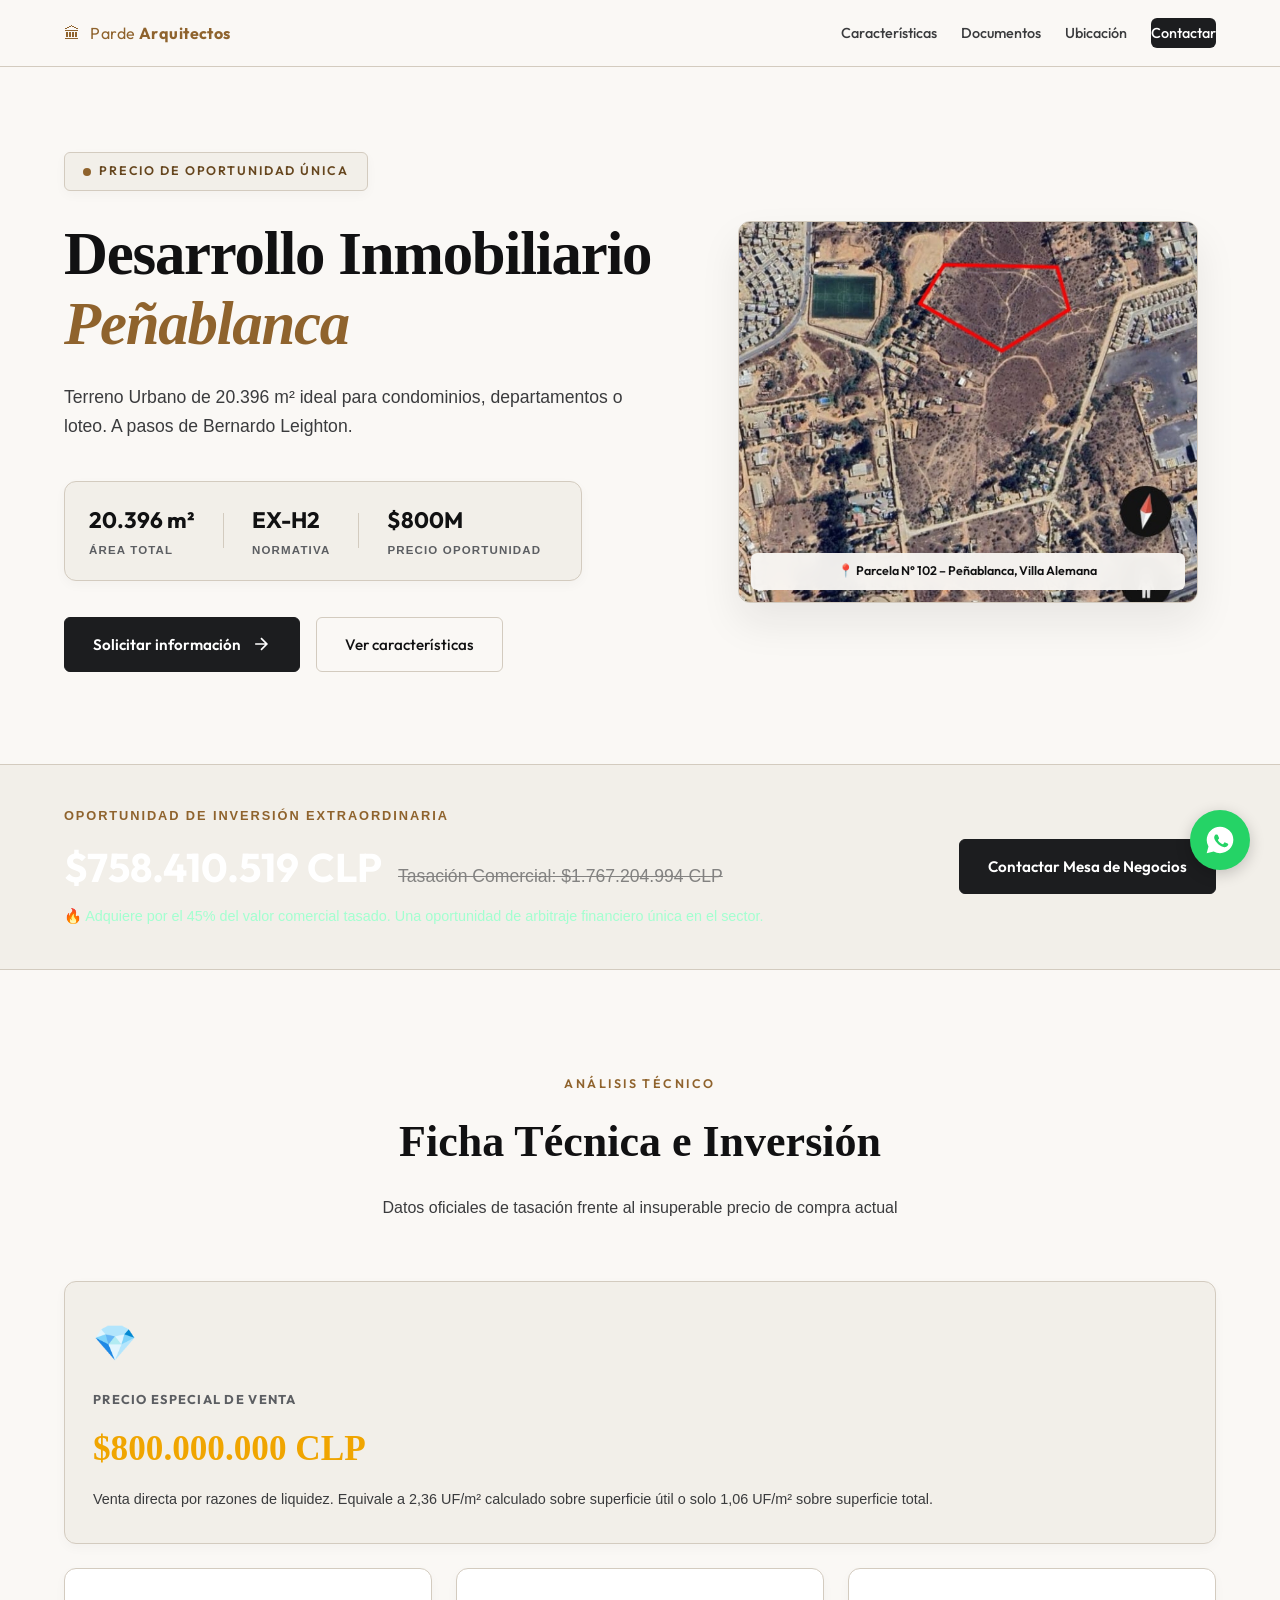
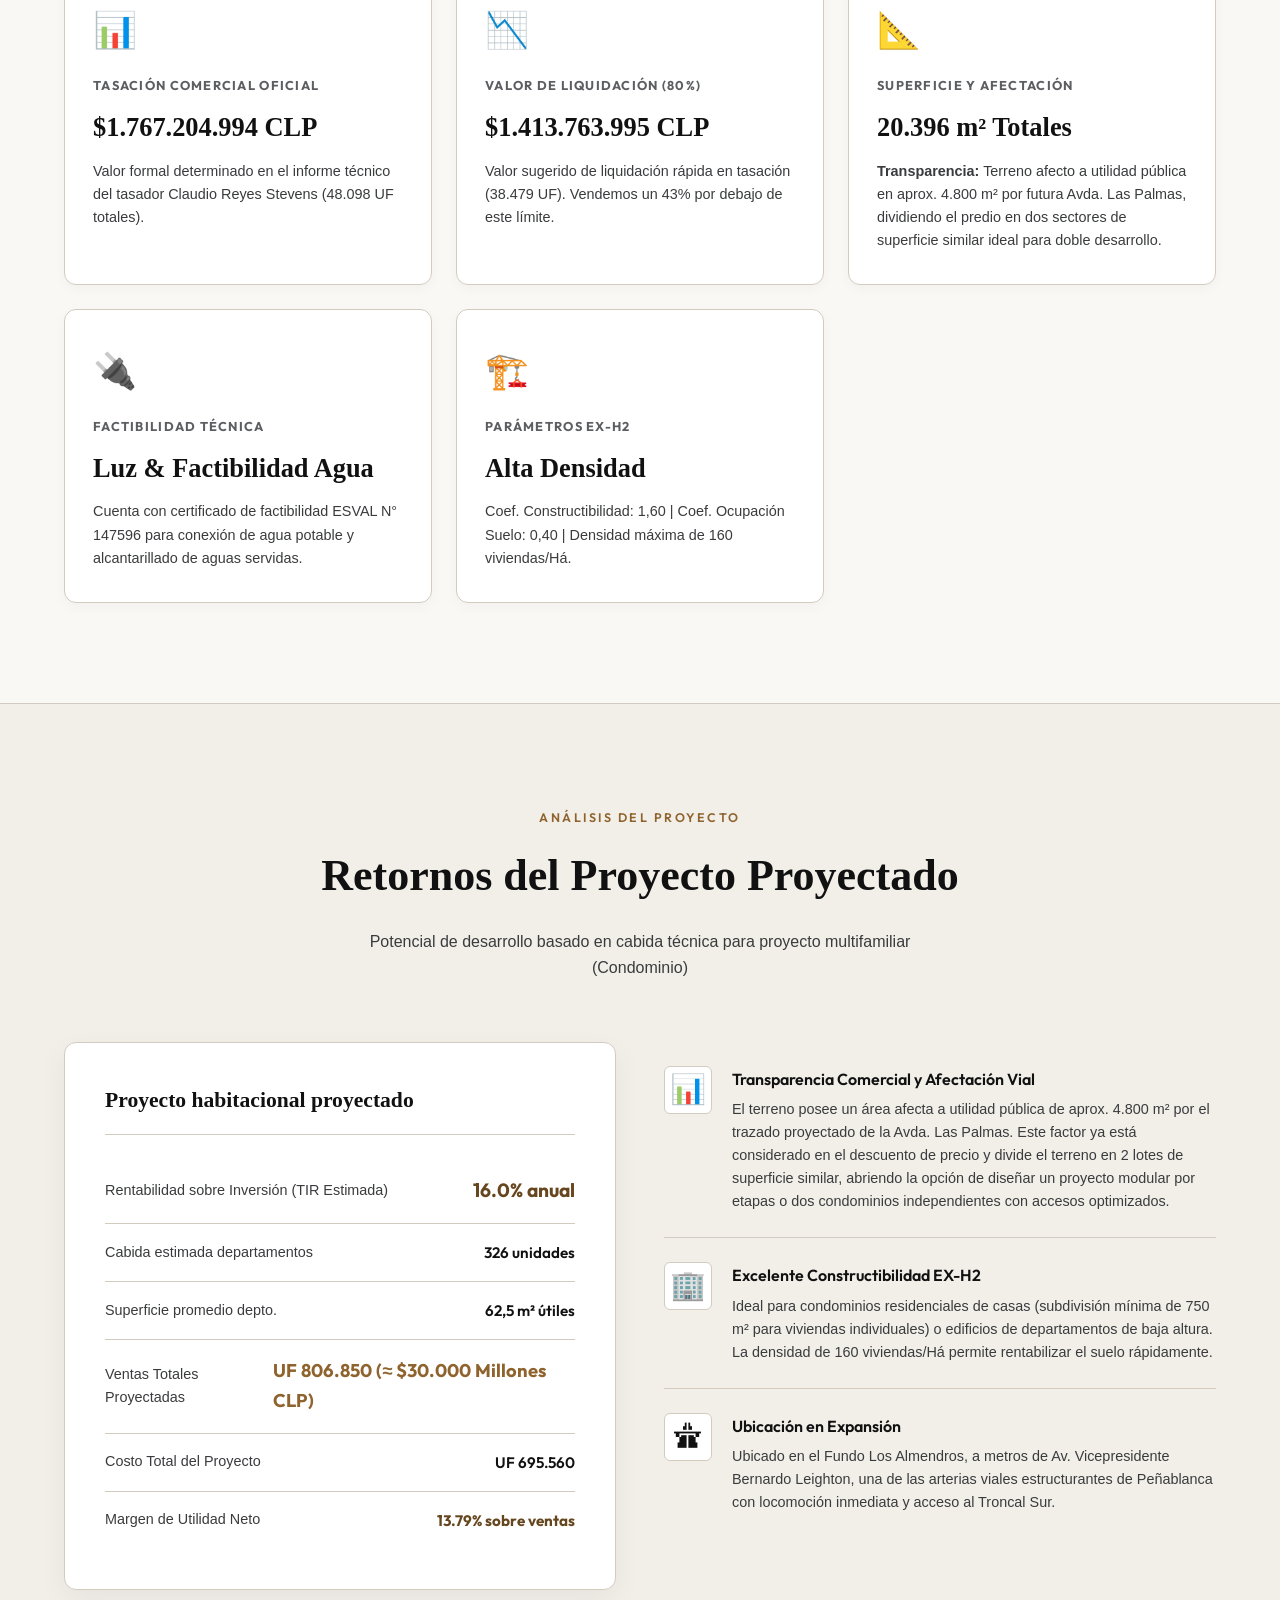
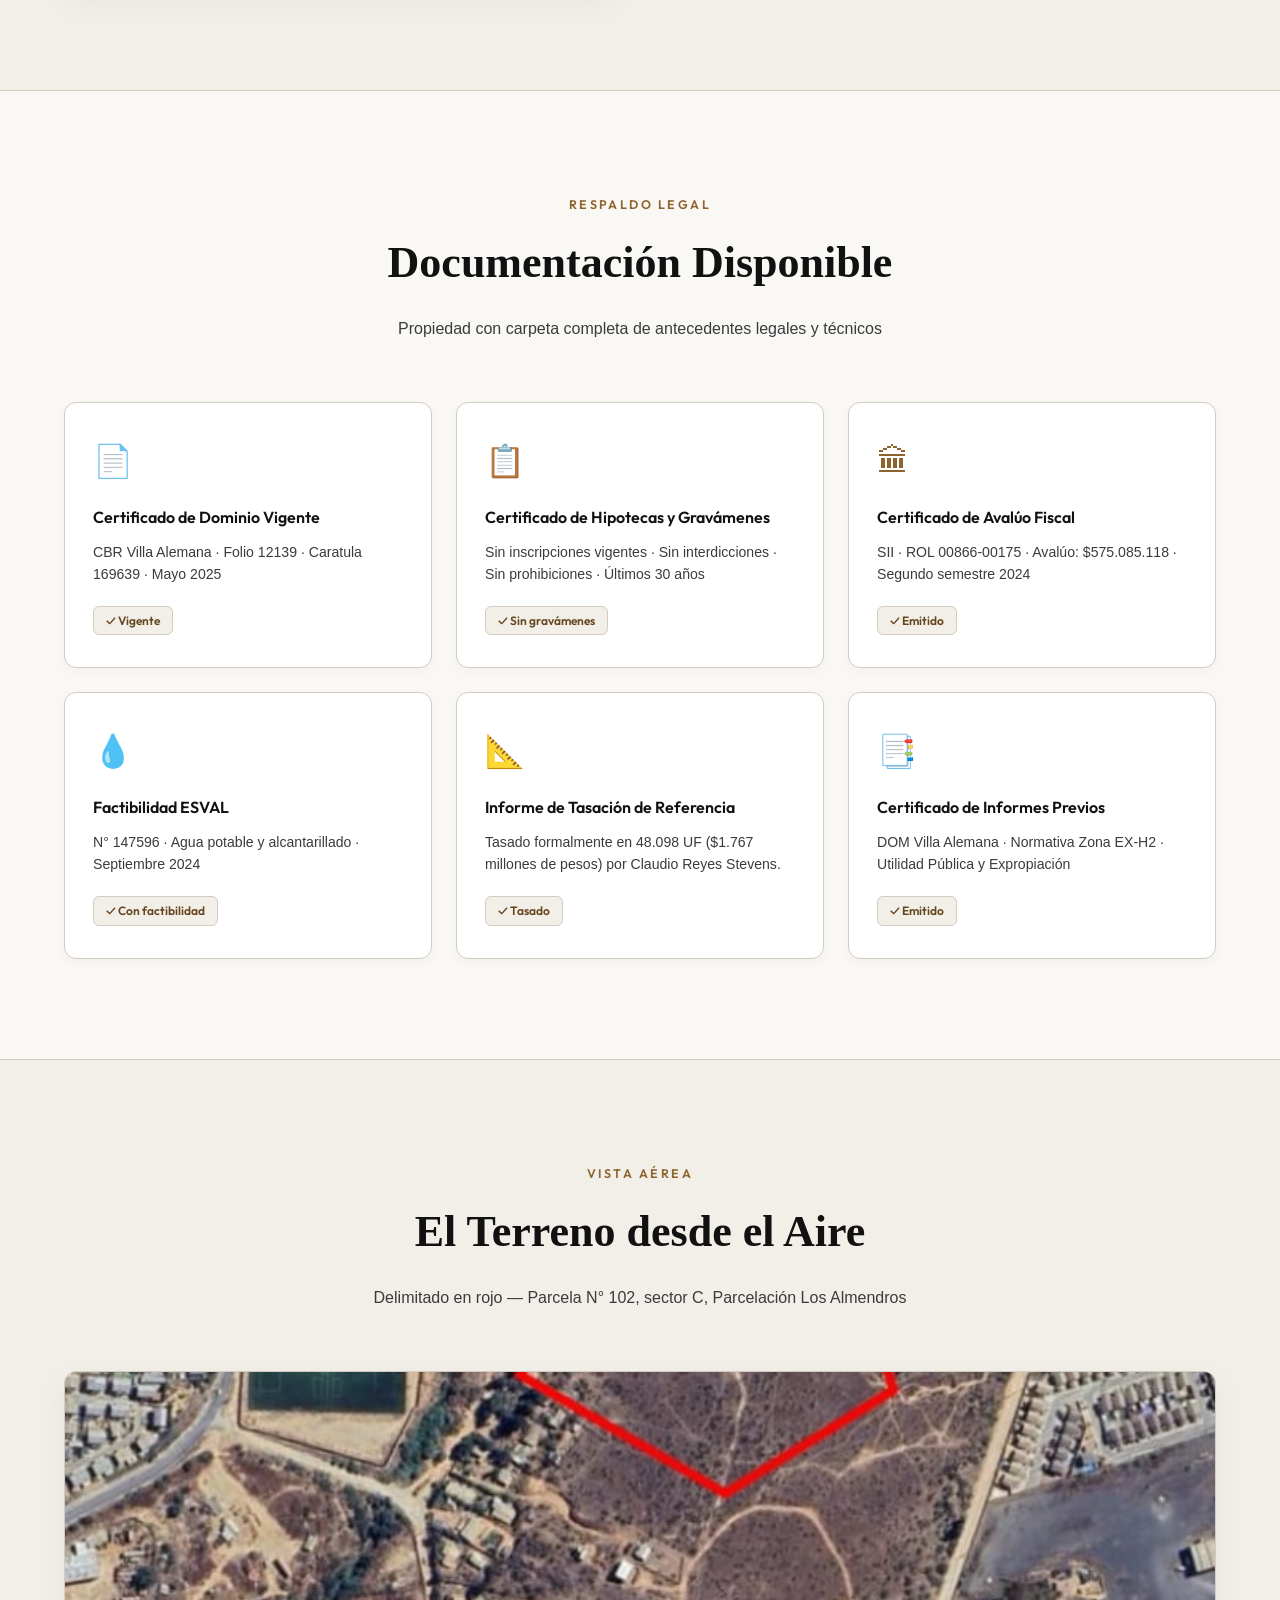
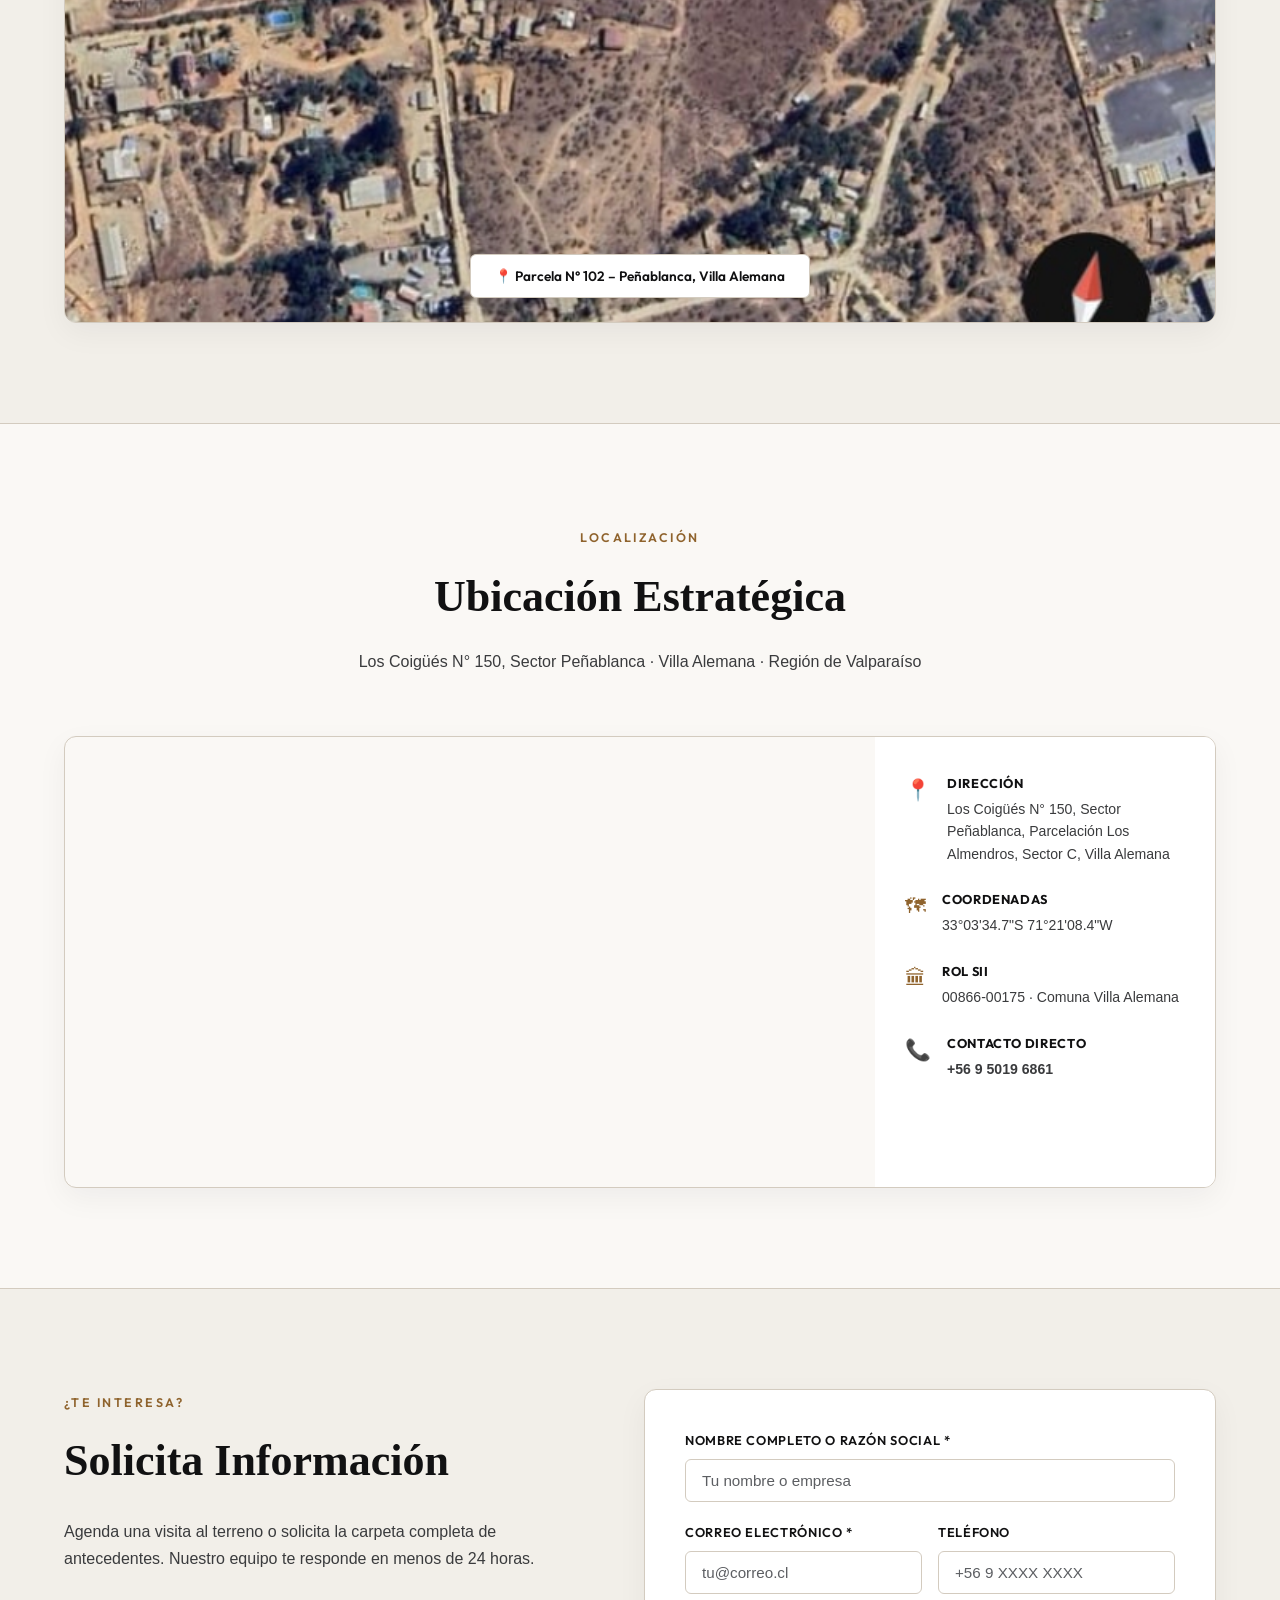
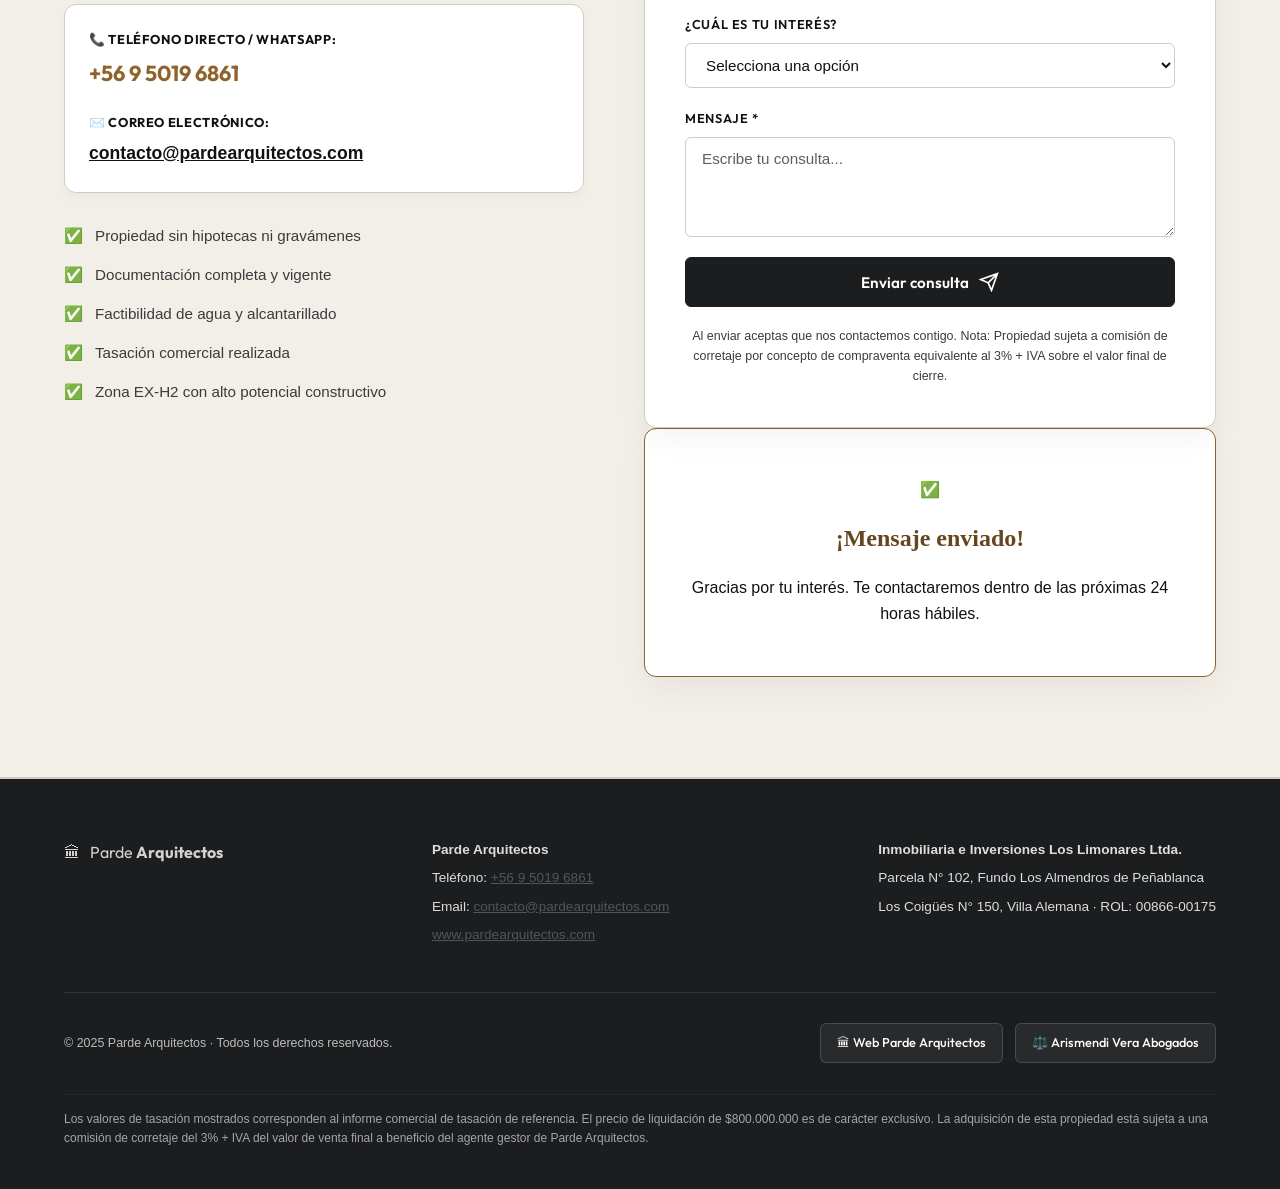
==== commit 2718d661: "Add files via upload" ====
--- a/index.html
+++ b/index.html
@@ -386,12 +386,14 @@
           </div>
         </div>
         <div class="contacto-right">
-          <!-- Web3Forms Integration -->
-          <form id="contactoForm" class="contact-form" novalidate>
+          <!-- Web3Forms Native Integration -->
+          <form id="contactoForm" class="contact-form" action="https://api.web3forms.com/submit" method="POST">
             <input type="hidden" name="access_key" value="a1d17960-c8a2-4534-8fd3-6220339ea1d2" />
             <input type="hidden" name="subject" value="Nueva consulta – Terreno Peñablanca Los Coigüés 150" />
             <input type="hidden" name="from_name" value="Landing Page Peñablanca" />
             <input type="hidden" name="propiedad" value="Terreno Los Coigüés 150, Peñablanca, Villa Alemana – Oportunidad $800M" />
+            <!-- Redirección de éxito nativa de Web3Forms -->
+            <input type="hidden" name="redirect" value="https://estudioroer.github.io/terreno-penablanca/" />
             <div class="form-group">
               <label for="nombre">Nombre completo o Razón Social *</label>
               <input type="text" id="nombre" name="name" placeholder="Tu nombre o empresa" required autocomplete="name" />
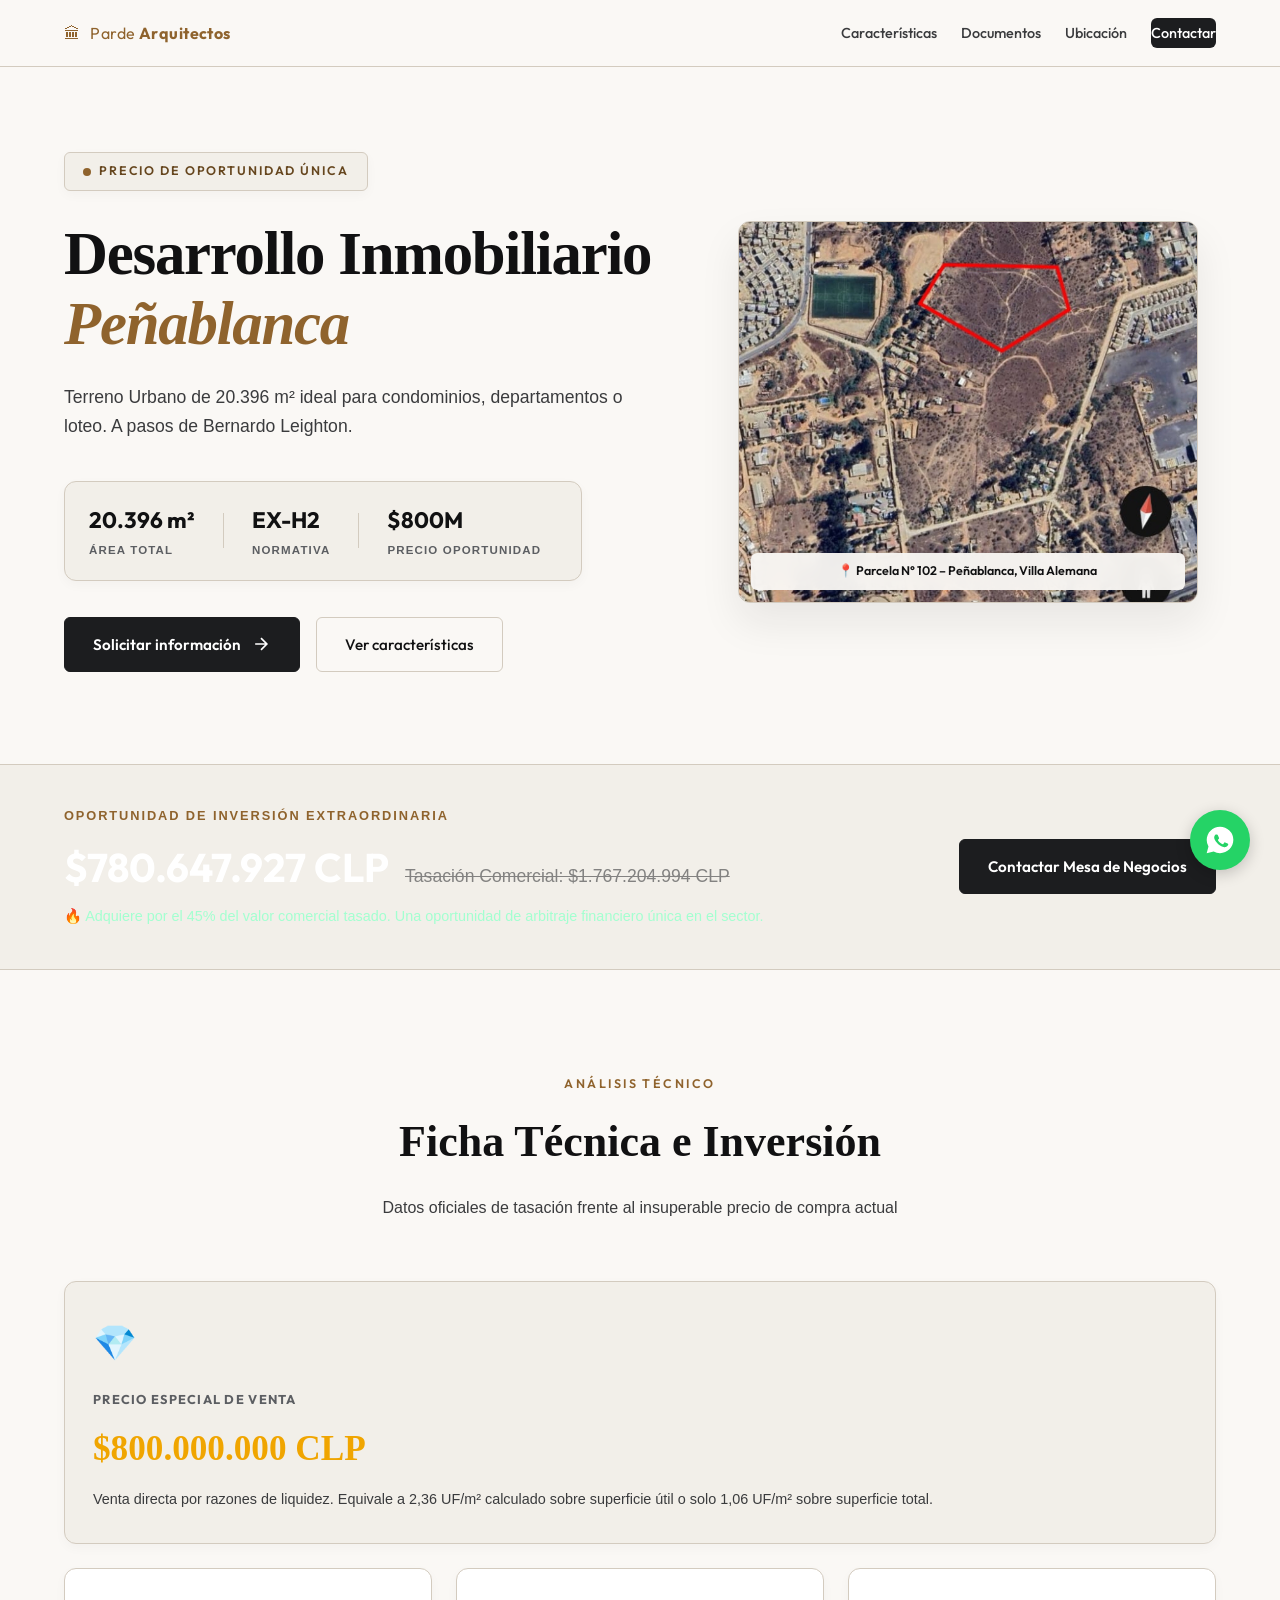
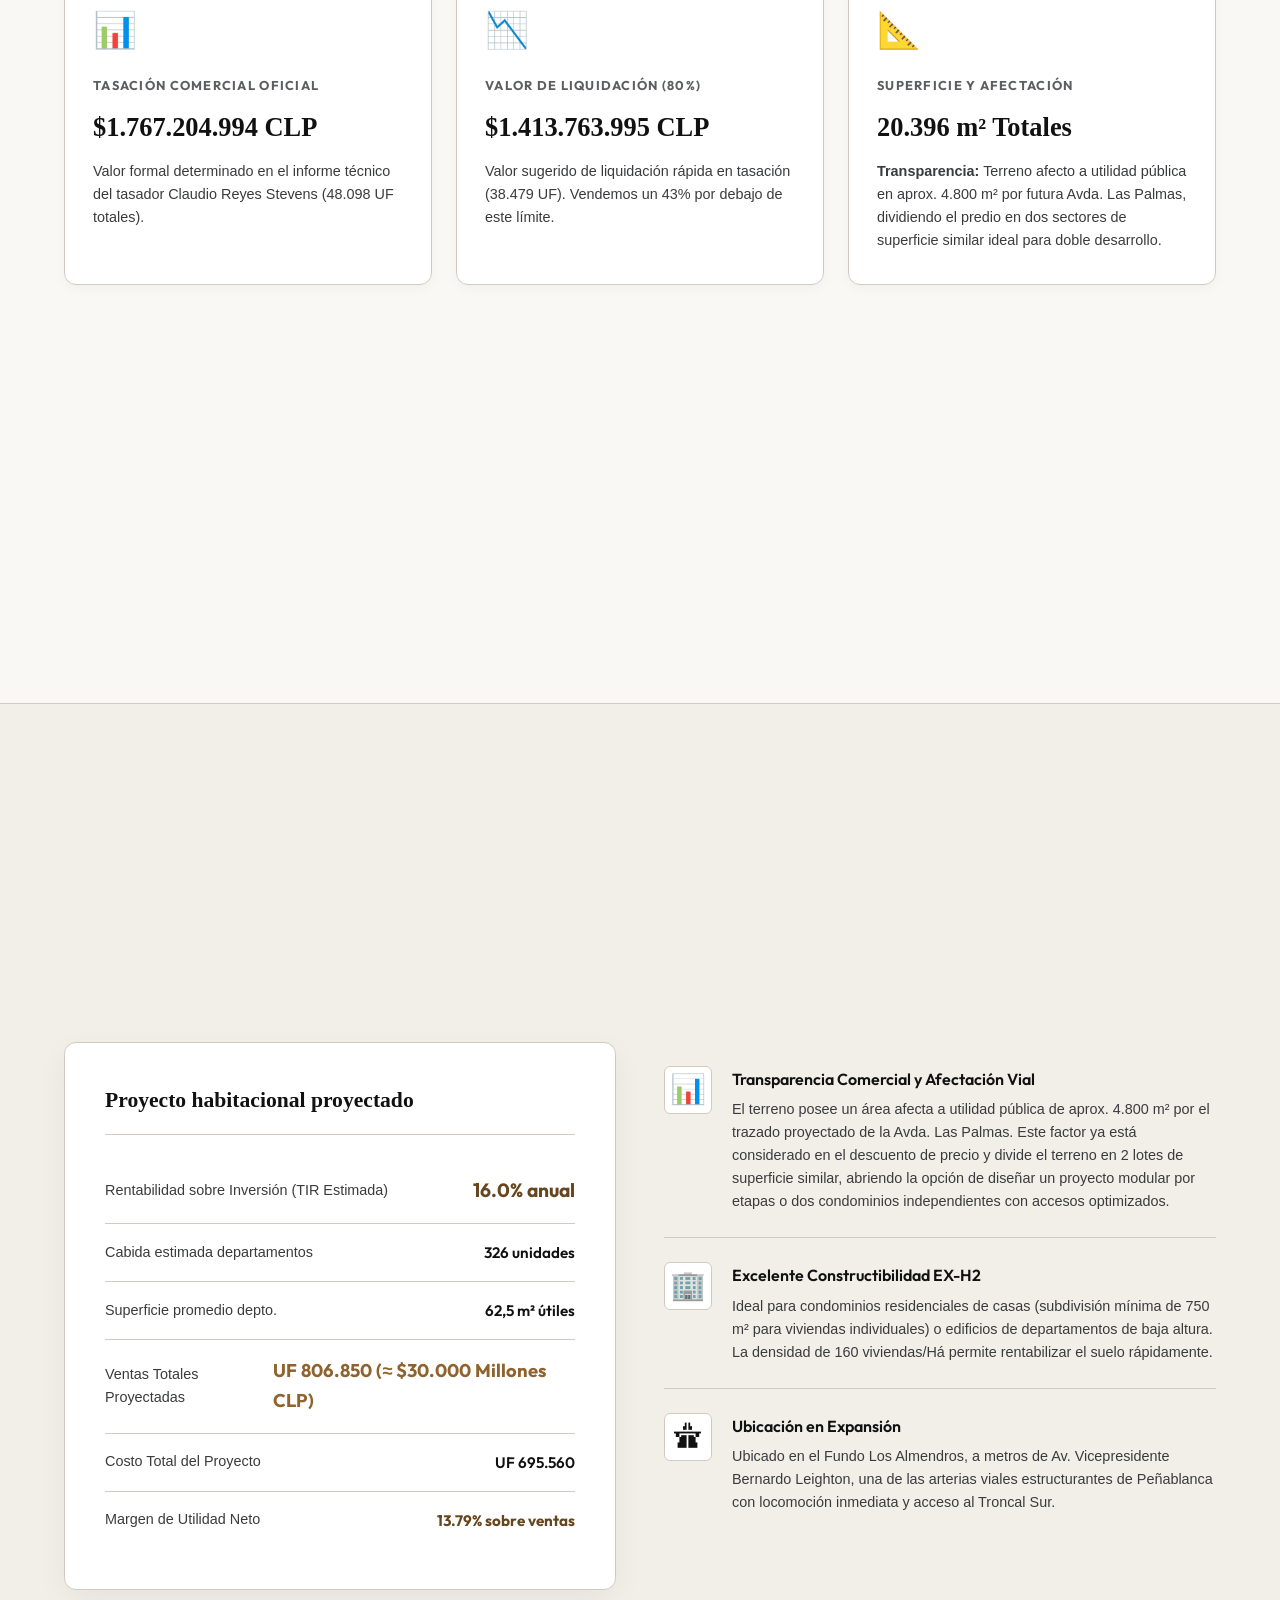
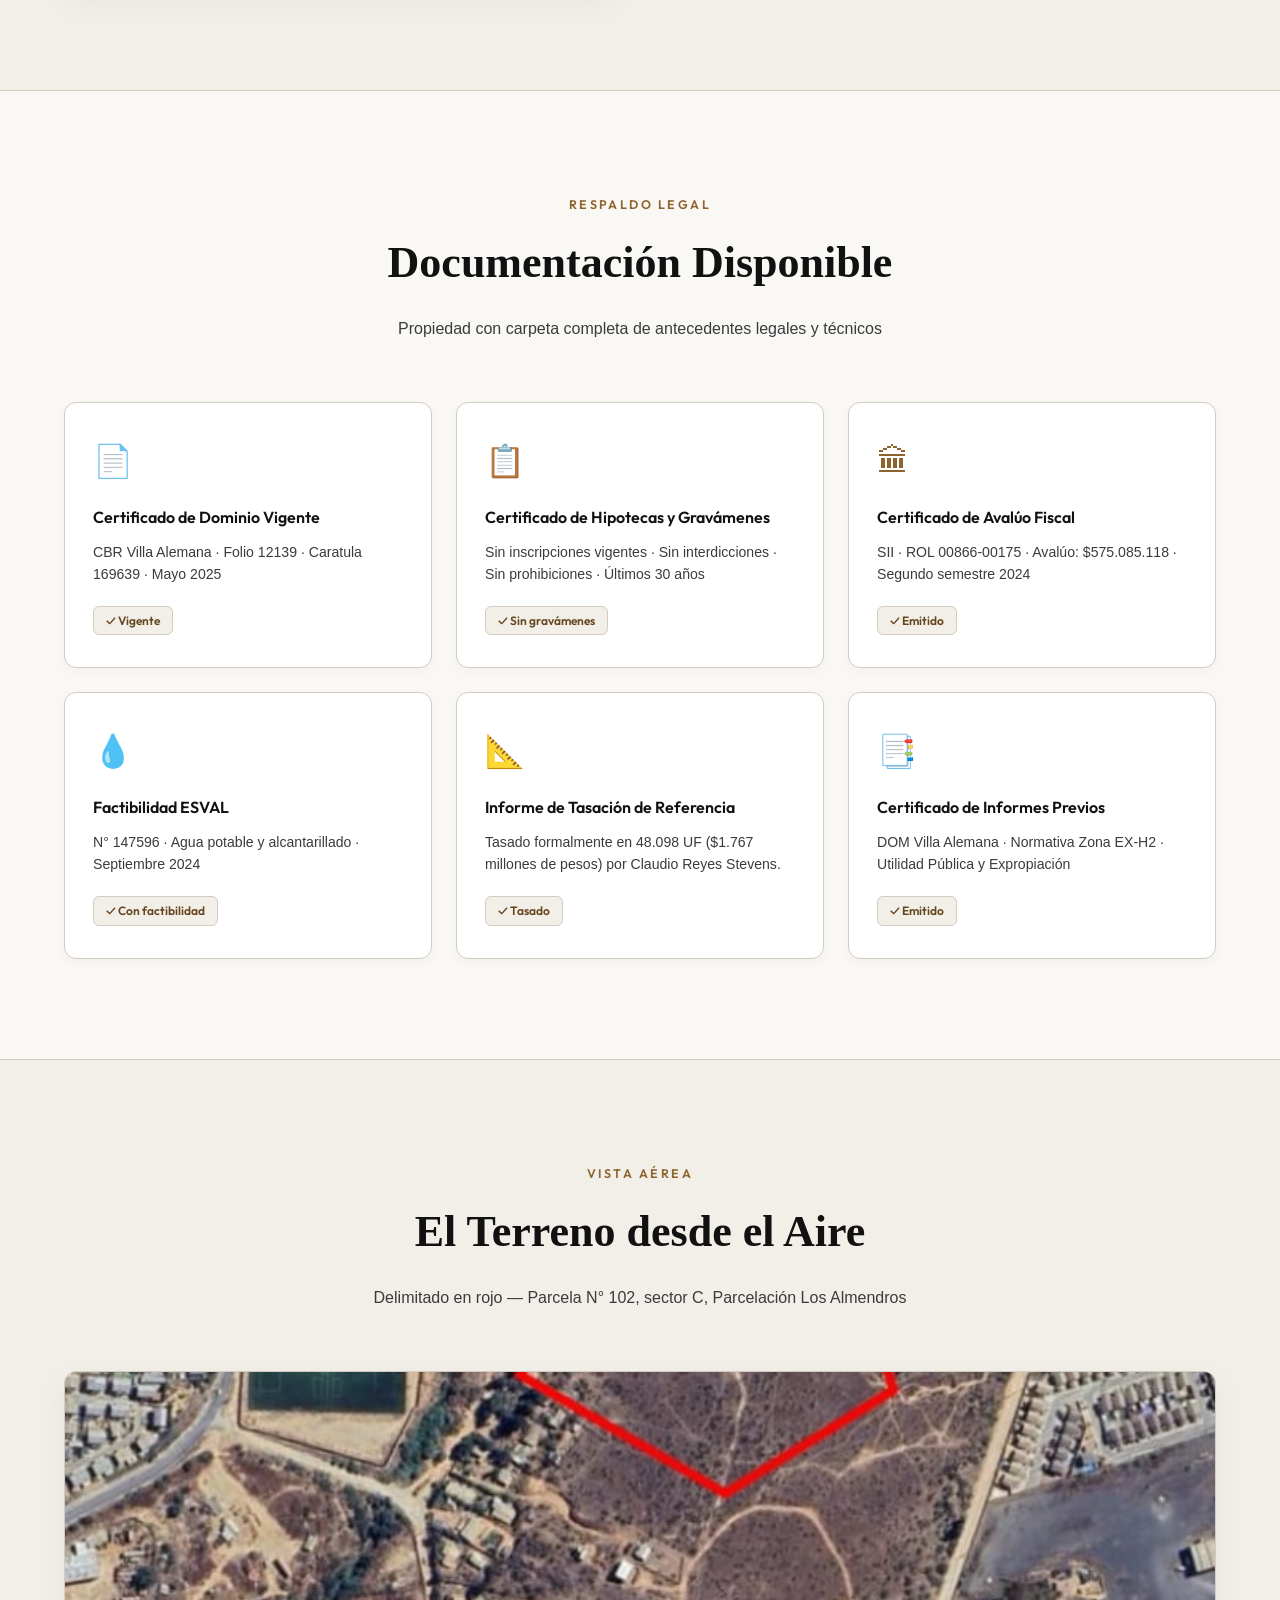
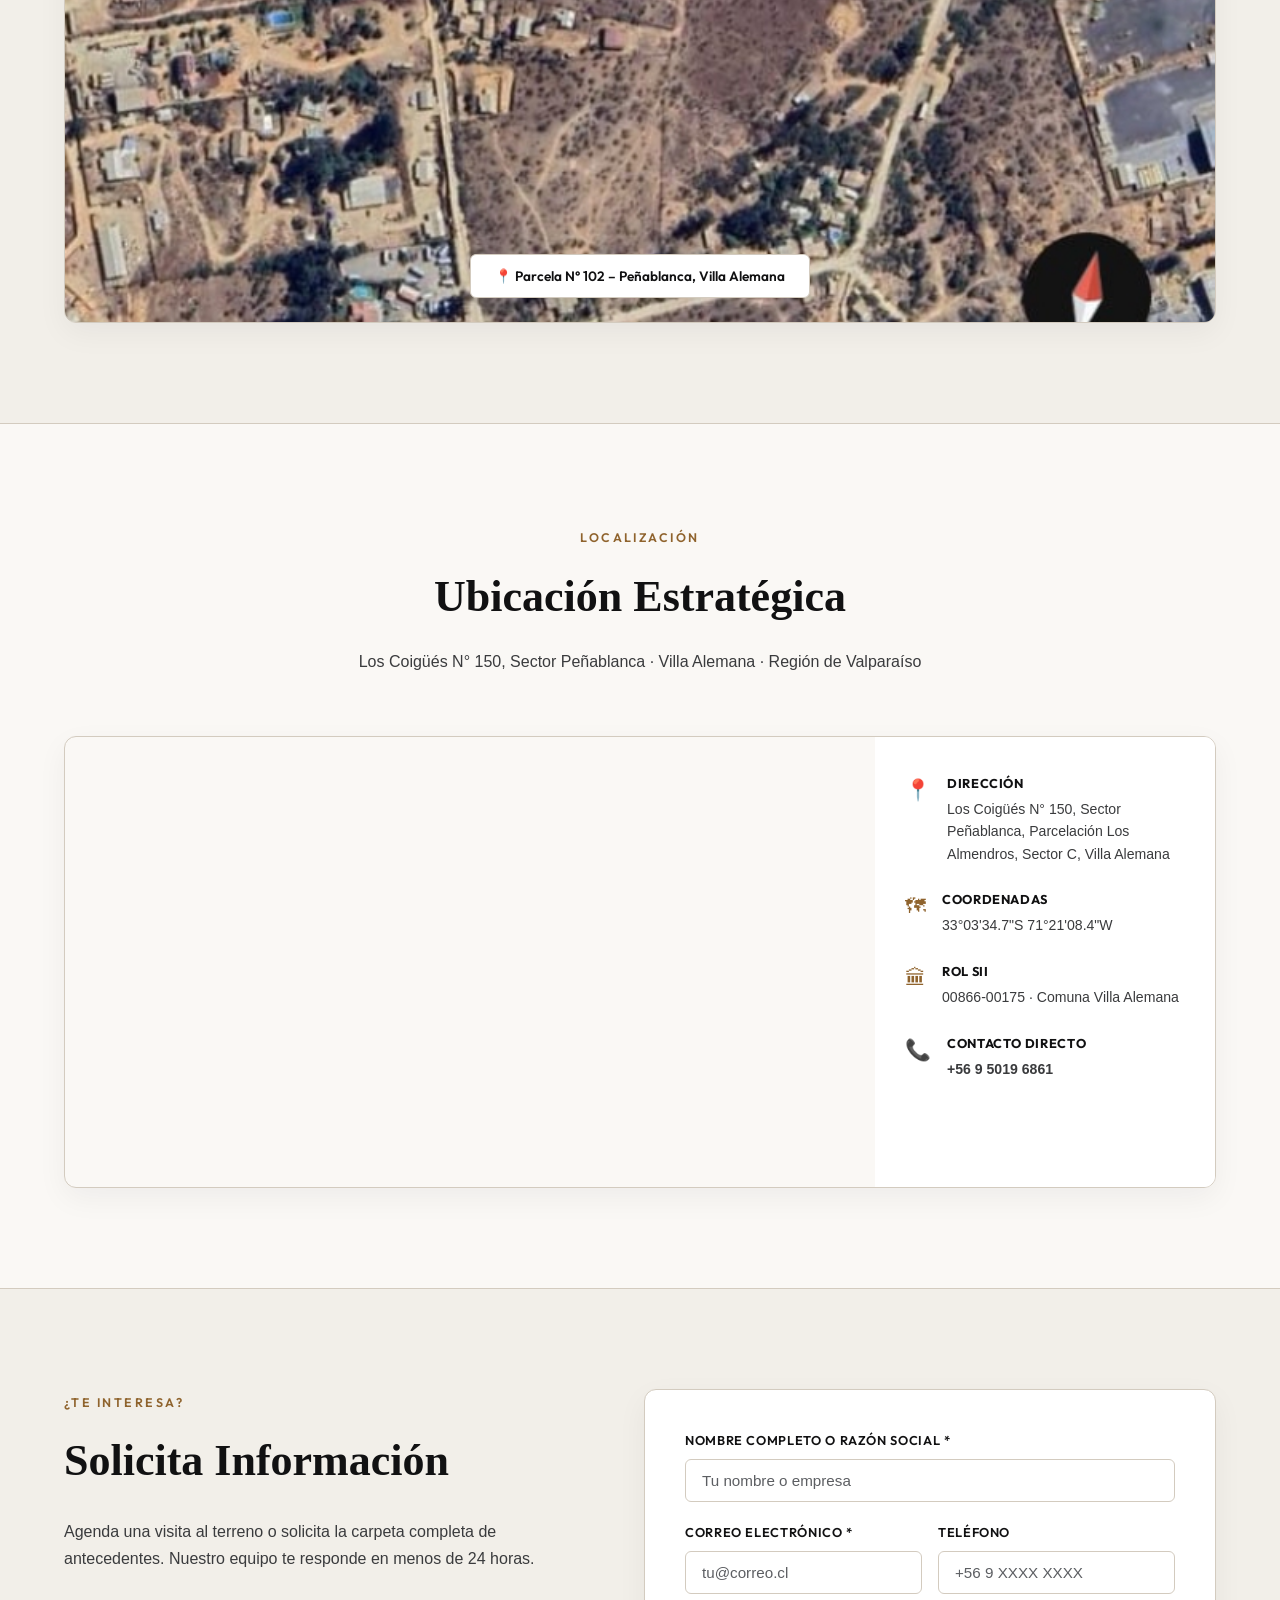
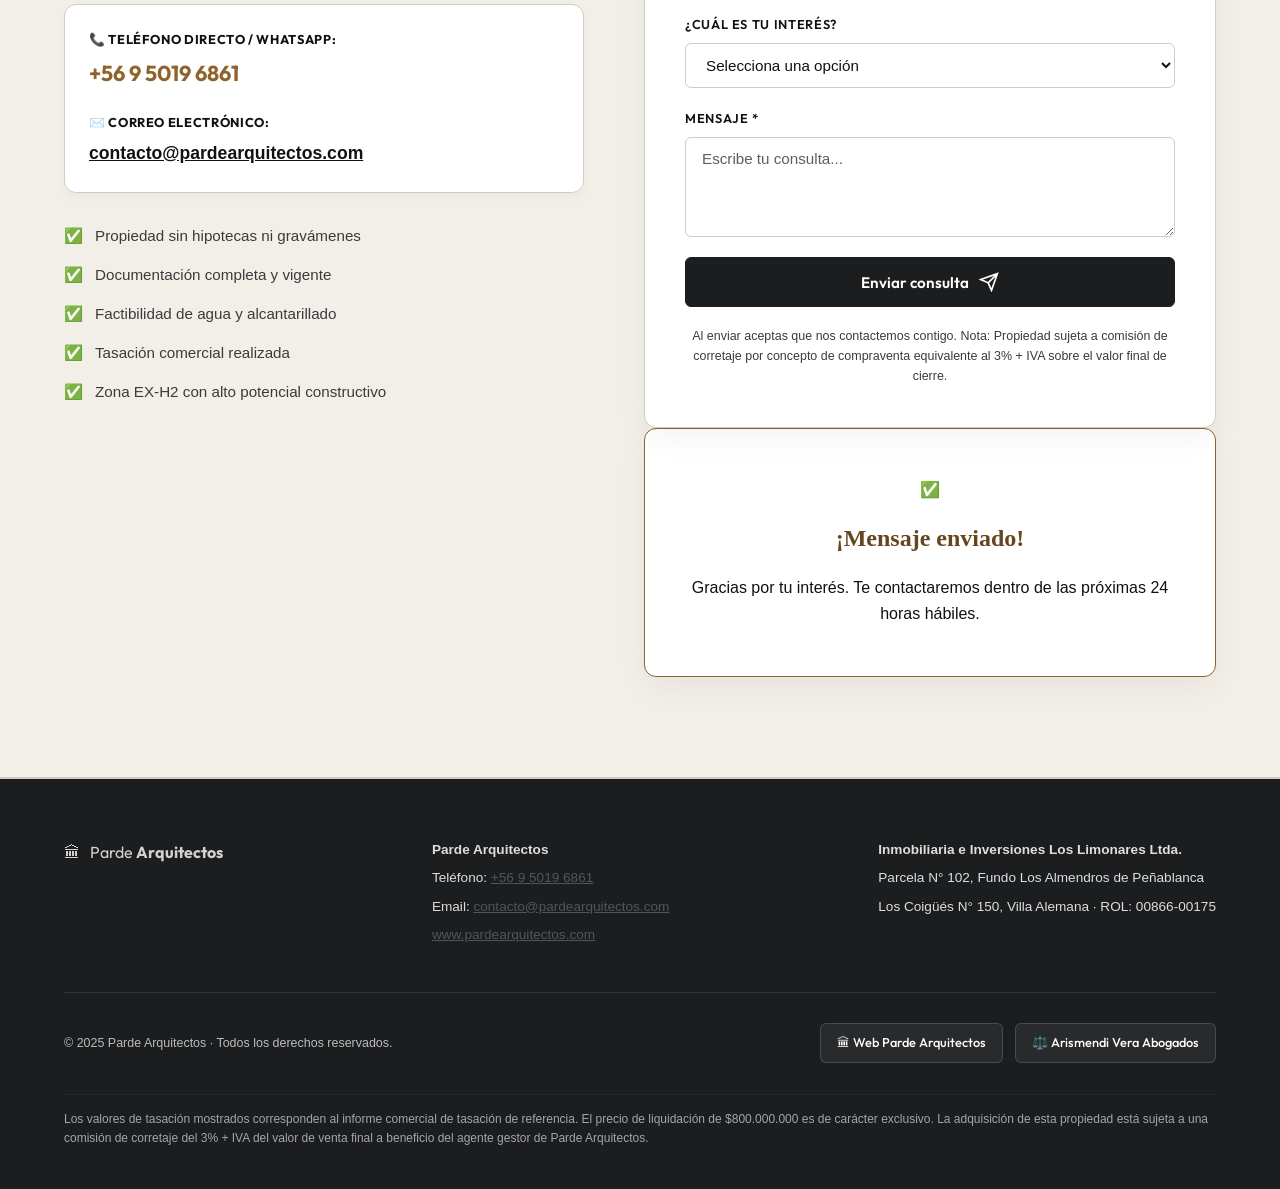
==== commit f4426b7f: "Add files via upload" ====
--- a/index.html
+++ b/index.html
@@ -390,35 +390,37 @@
           <form id="contactoForm" class="contact-form" action="https://api.web3forms.com/submit" method="POST">
             <input type="hidden" name="access_key" value="a1d17960-c8a2-4534-8fd3-6220339ea1d2" />
             <input type="hidden" name="subject" value="Nueva consulta – Terreno Peñablanca Los Coigüés 150" />
-            <input type="hidden" name="from_name" value="Landing Page Peñablanca" />
-            <input type="hidden" name="propiedad" value="Terreno Los Coigüés 150, Peñablanca, Villa Alemana – Oportunidad $800M" />
-            <!-- Redirección de éxito nativa de Web3Forms -->
+            <input type="hidden" name="from_name" value="Parde Arquitectos Landing" />
             <input type="hidden" name="redirect" value="https://estudioroer.github.io/terreno-penablanca/" />
+            
             <div class="form-group">
               <label for="nombre">Nombre completo o Razón Social *</label>
-              <input type="text" id="nombre" name="name" placeholder="Tu nombre o empresa" required autocomplete="name" />
-            </div>
+              <input type="text" id="nombre" name="name" placeholder="Tu nombre o empresa" required />
+            </div>
+            
             <div class="form-row">
               <div class="form-group">
                 <label for="email">Correo electrónico *</label>
-                <input type="email" id="email" name="email" placeholder="tu@correo.cl" required autocomplete="email" />
+                <input type="email" id="email" name="email" placeholder="tu@correo.cl" required />
               </div>
               <div class="form-group">
                 <label for="telefono">Teléfono</label>
-                <input type="tel" id="telefono" name="phone" placeholder="+56 9 XXXX XXXX" autocomplete="tel" />
-              </div>
-            </div>
+                <input type="tel" id="telefono" name="phone" placeholder="+56 9 XXXX XXXX" />
+              </div>
+            </div>
+            
             <div class="form-group">
               <label for="interes">¿Cuál es tu interés?</label>
               <select id="interes" name="interest">
-                <option value="">Selecciona una opción</option>
-                <option value="compra">Compra del terreno</option>
-                <option value="visita">Agendar visita</option>
-                <option value="carpeta">Solicitar carpeta de antecedentes</option>
-                <option value="financiamiento">Consulta financiamiento</option>
-                <option value="otro">Otro</option>
+                <option value="General">Selecciona una opción</option>
+                <option value="Compra del terreno">Compra del terreno</option>
+                <option value="Agendar visita">Agendar visita</option>
+                <option value="Solicitar carpeta de antecedentes">Solicitar carpeta de antecedentes</option>
+                <option value="Consulta financiamiento">Consulta financiamiento</option>
+                <option value="Otro">Otro</option>
               </select>
             </div>
+            
             <div class="form-group">
               <label for="mensaje">Mensaje *</label>
               <textarea id="mensaje" name="message" rows="4" placeholder="Escribe tu consulta..." required></textarea>
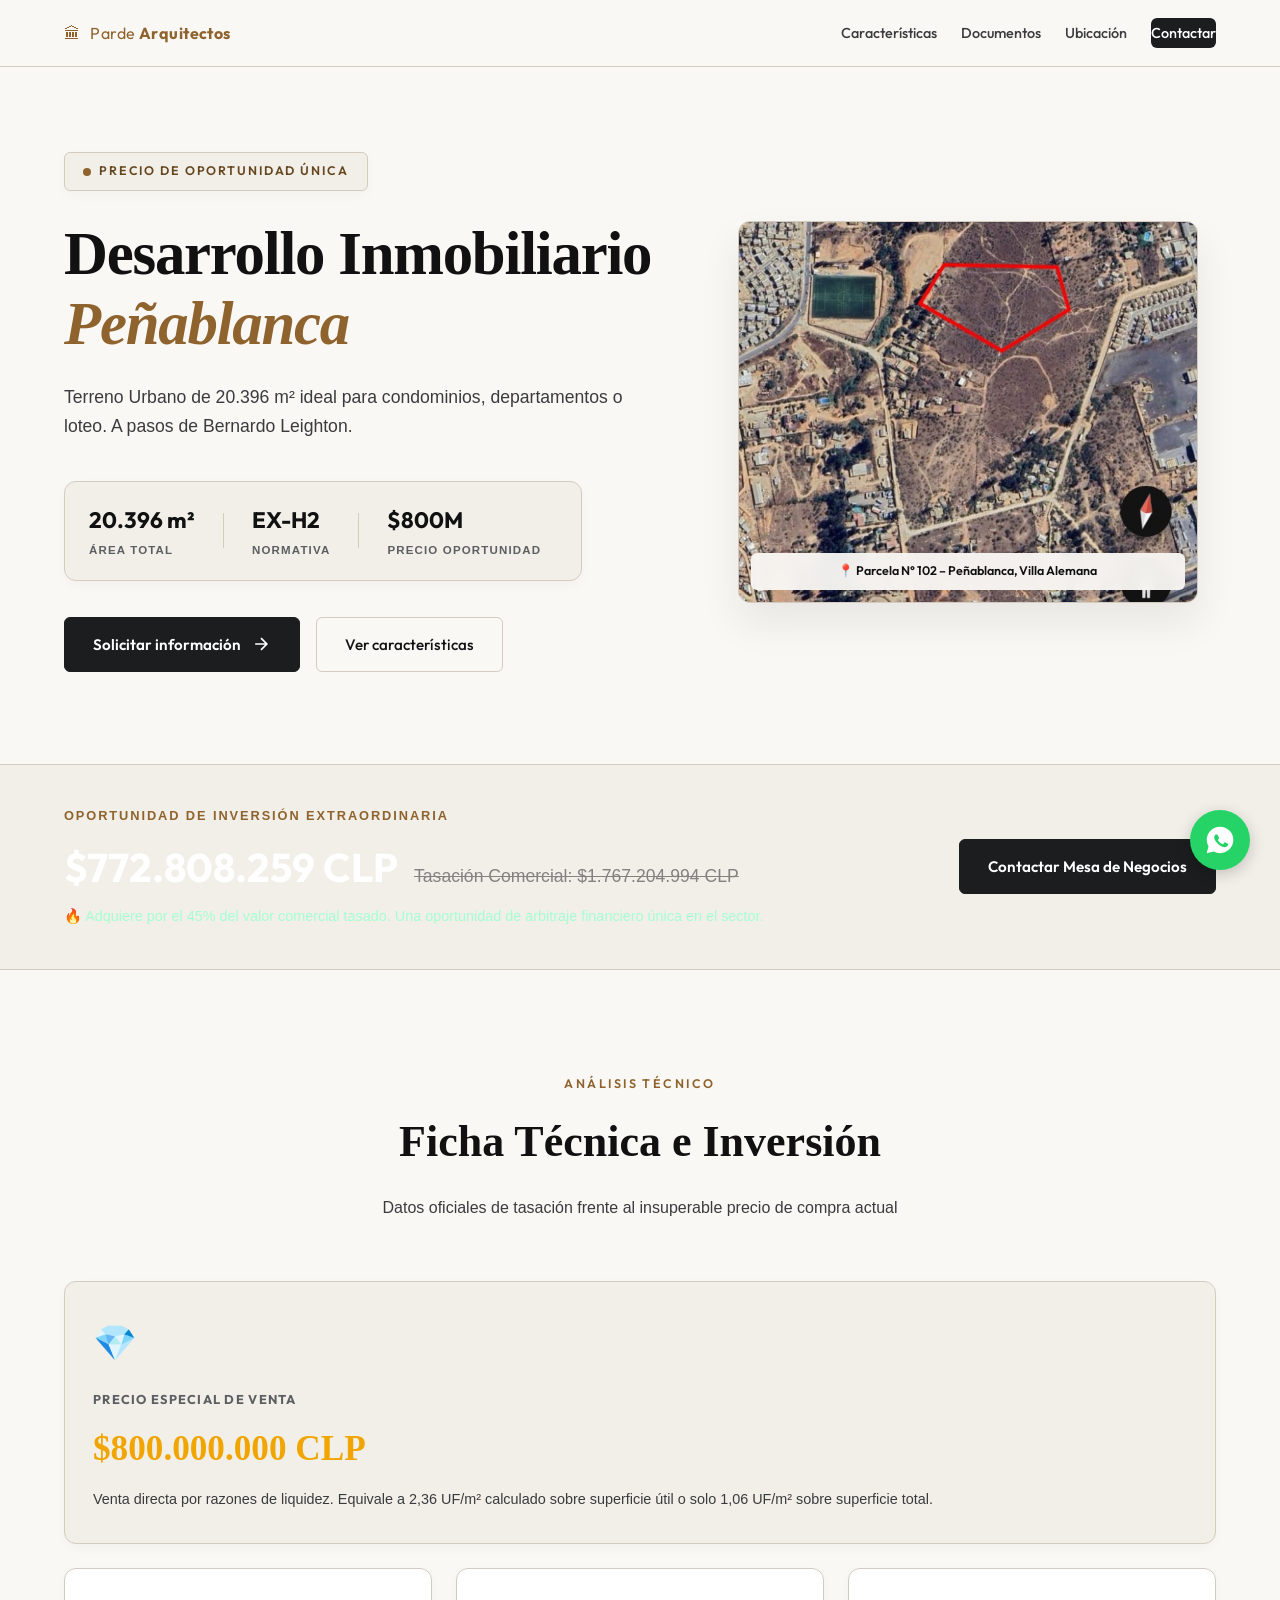
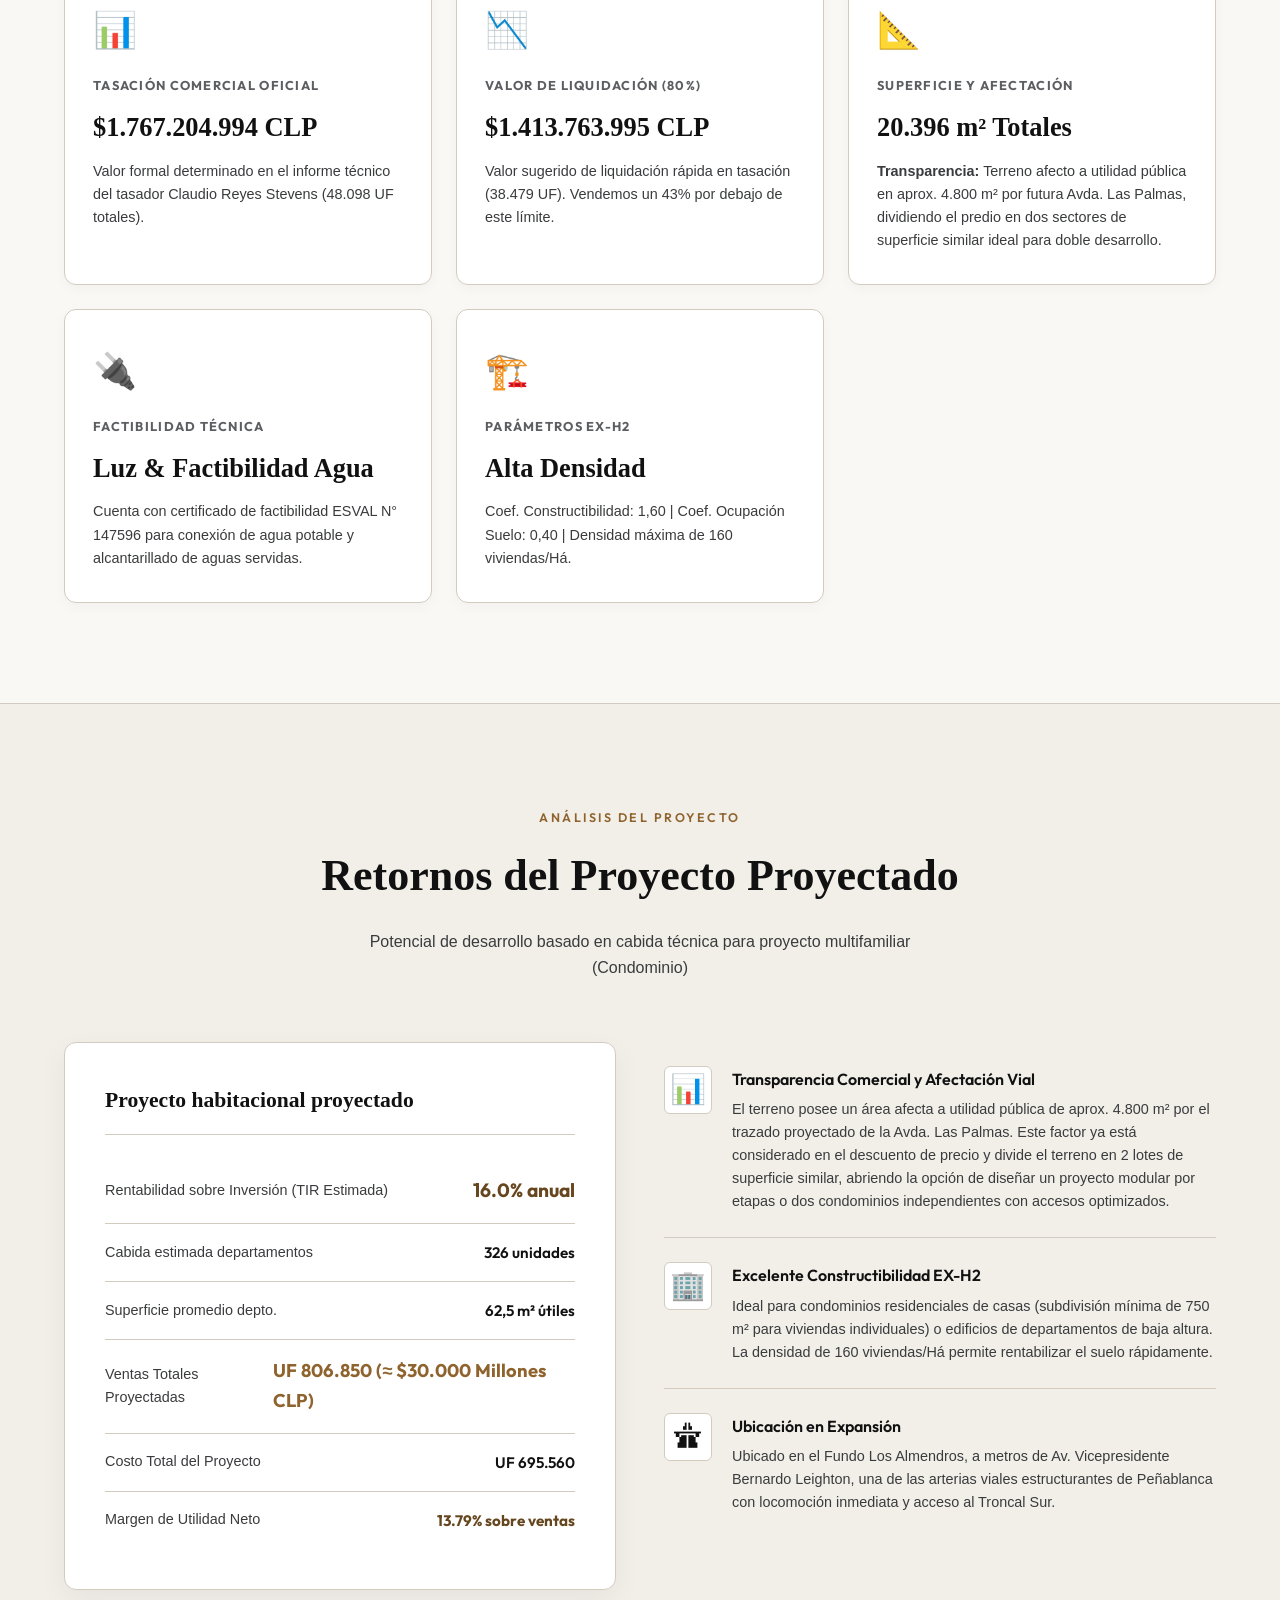
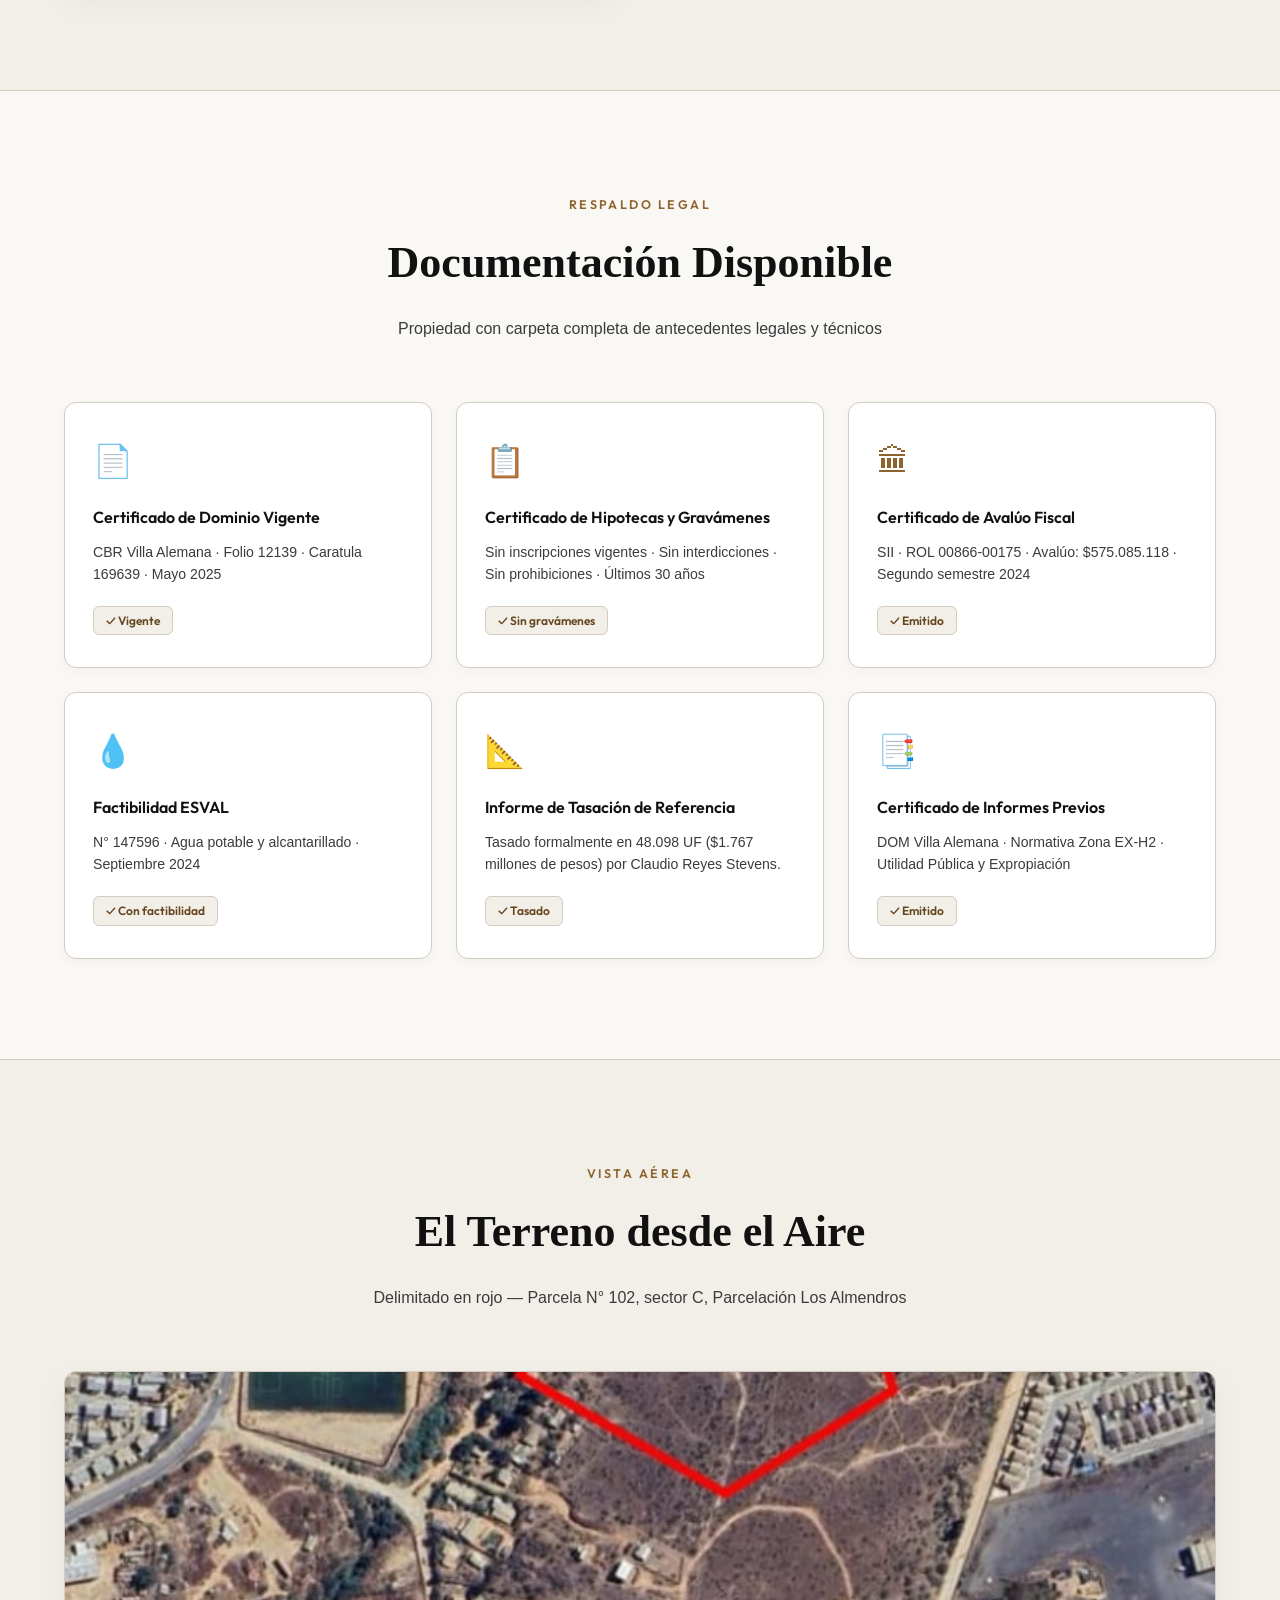
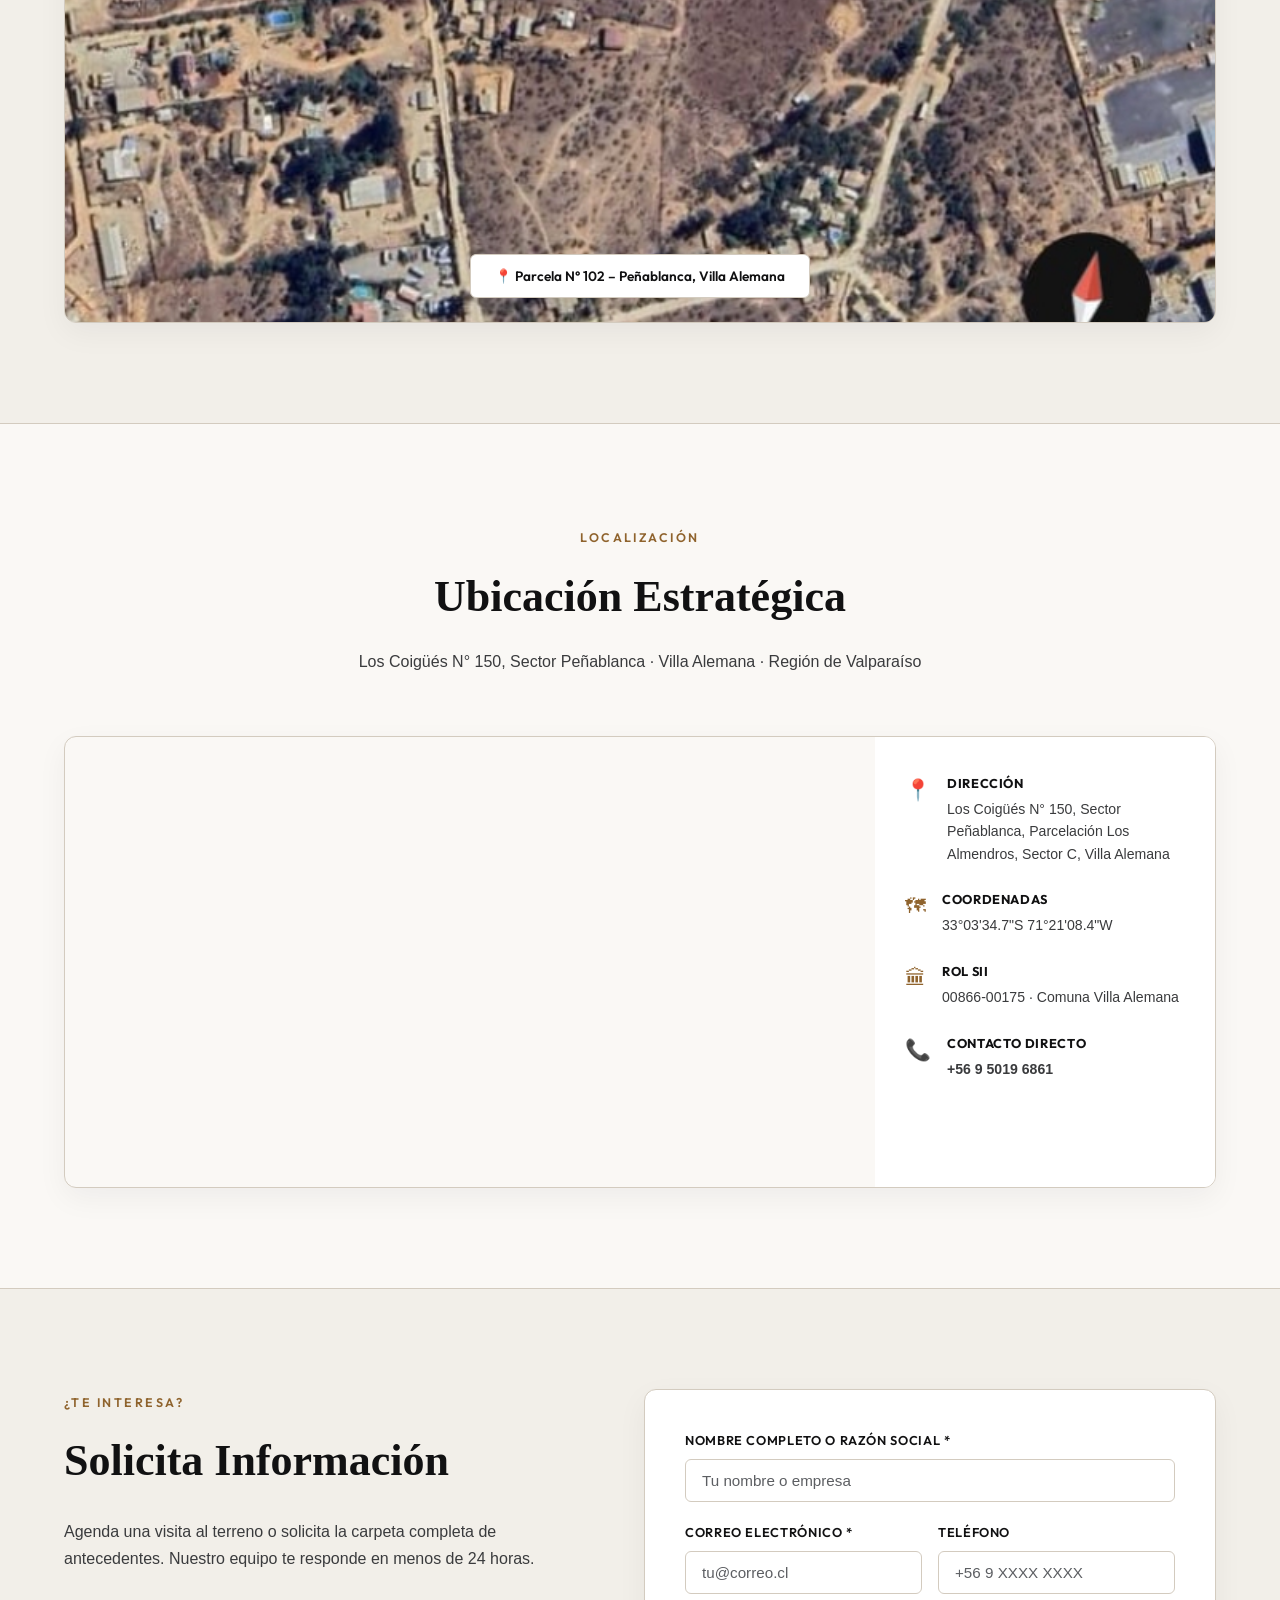
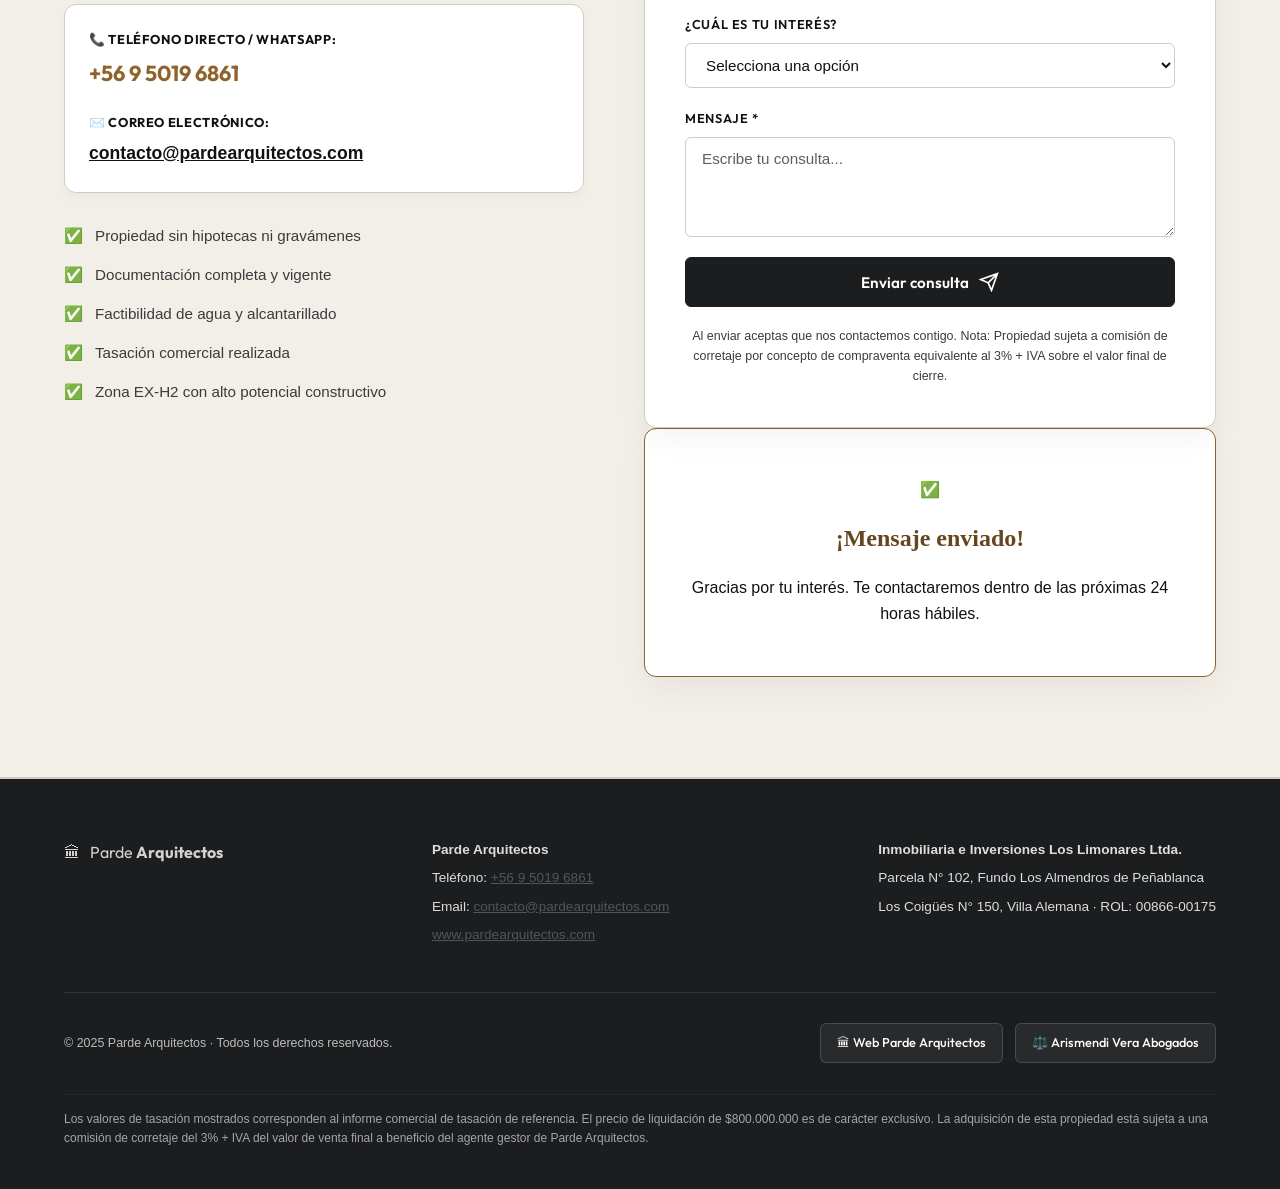
==== commit d621f28c: "Add files via upload" ====
--- a/index.html
+++ b/index.html
@@ -386,12 +386,11 @@
           </div>
         </div>
         <div class="contacto-right">
-          <!-- Web3Forms Native Integration -->
-          <form id="contactoForm" class="contact-form" action="https://api.web3forms.com/submit" method="POST">
+          <!-- Web3Forms AJAX Integration -->
+          <form id="contactoForm" class="contact-form" novalidate>
             <input type="hidden" name="access_key" value="a1d17960-c8a2-4534-8fd3-6220339ea1d2" />
             <input type="hidden" name="subject" value="Nueva consulta – Terreno Peñablanca Los Coigüés 150" />
             <input type="hidden" name="from_name" value="Parde Arquitectos Landing" />
-            <input type="hidden" name="redirect" value="https://estudioroer.github.io/terreno-penablanca/" />
             
             <div class="form-group">
               <label for="nombre">Nombre completo o Razón Social *</label>
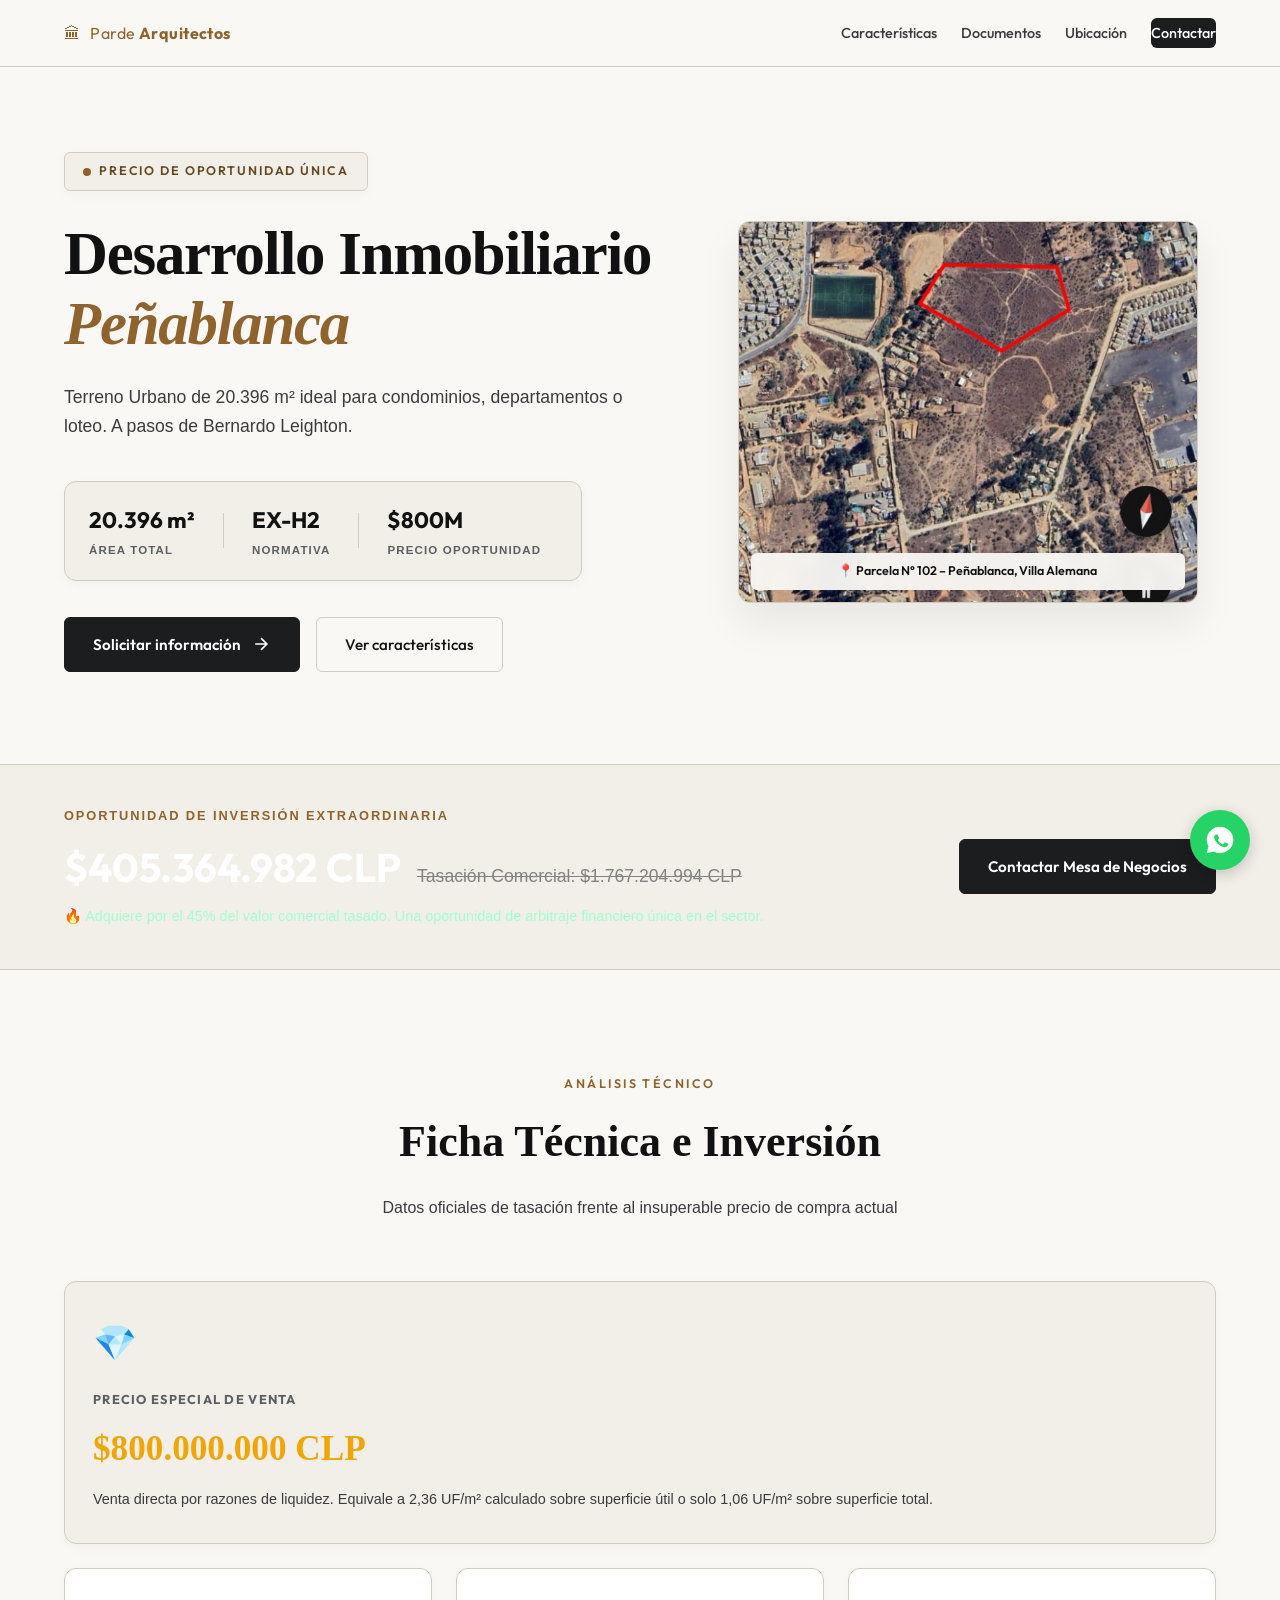
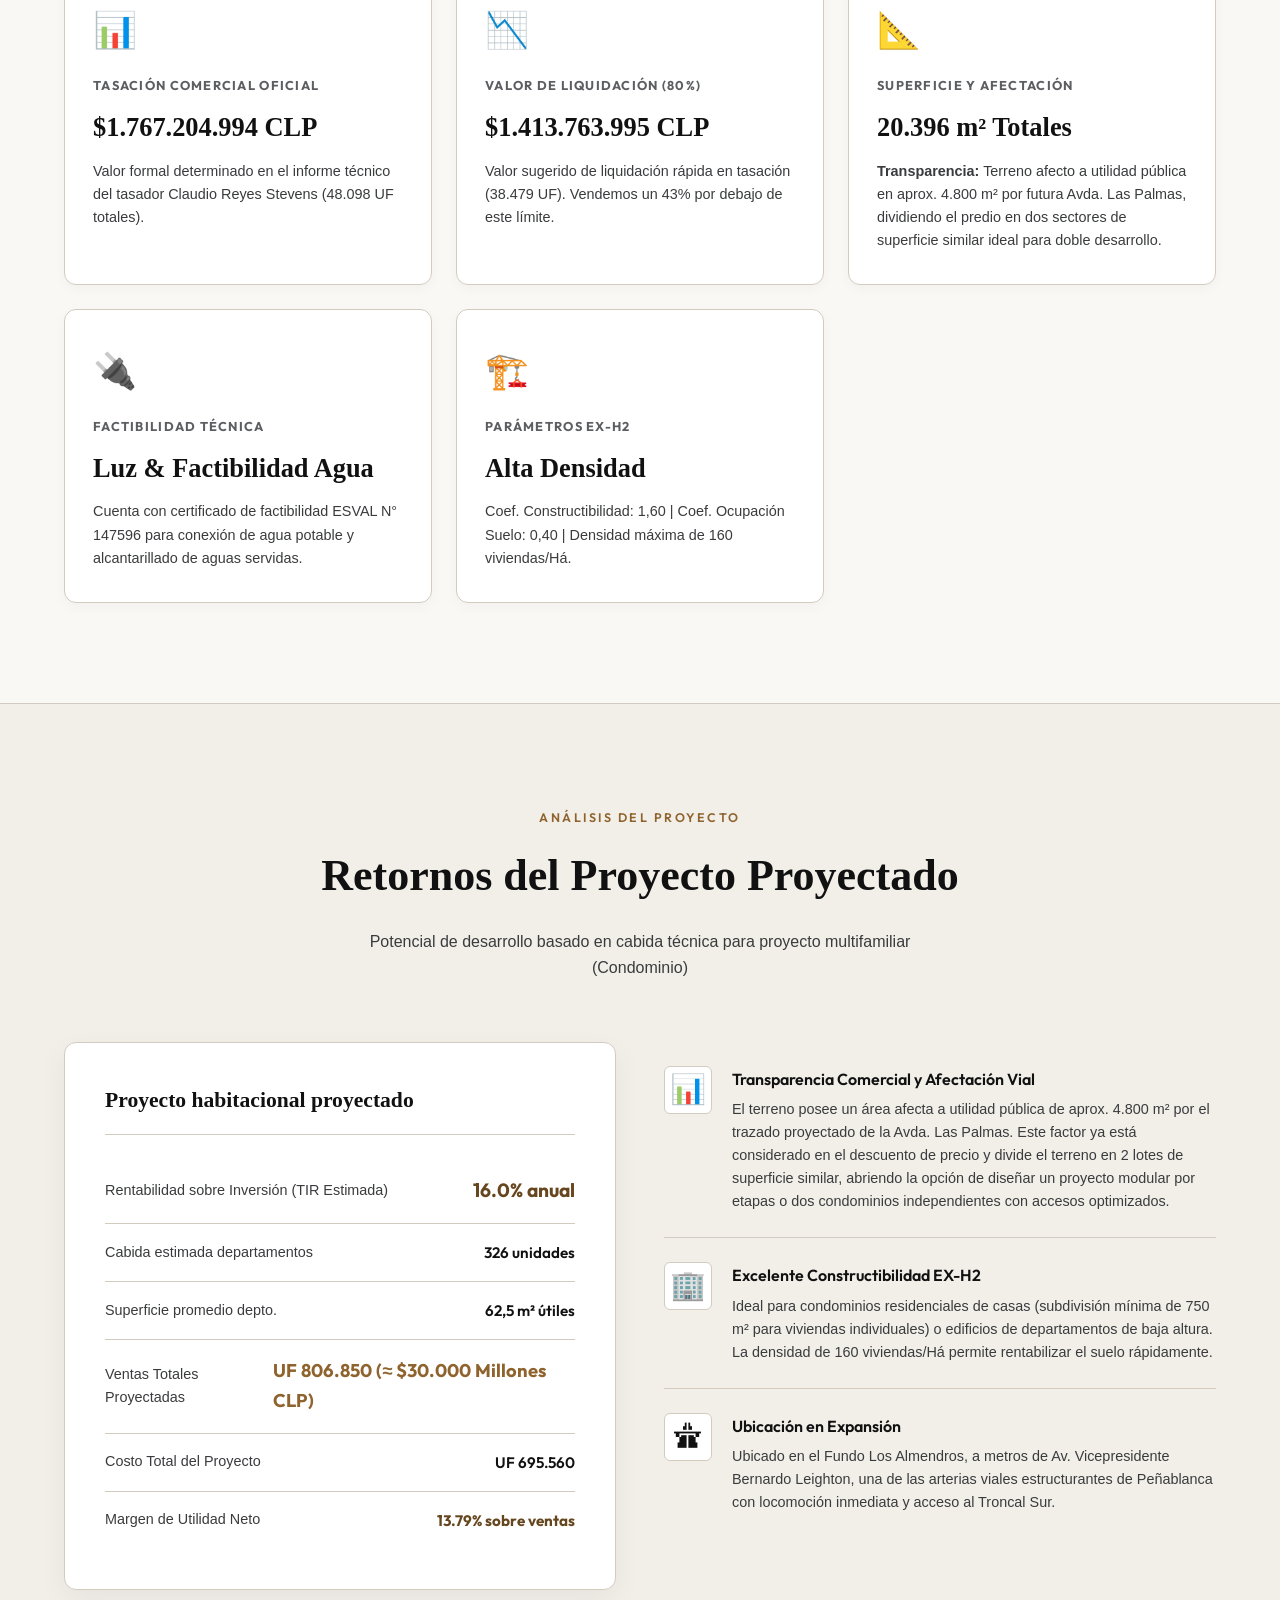
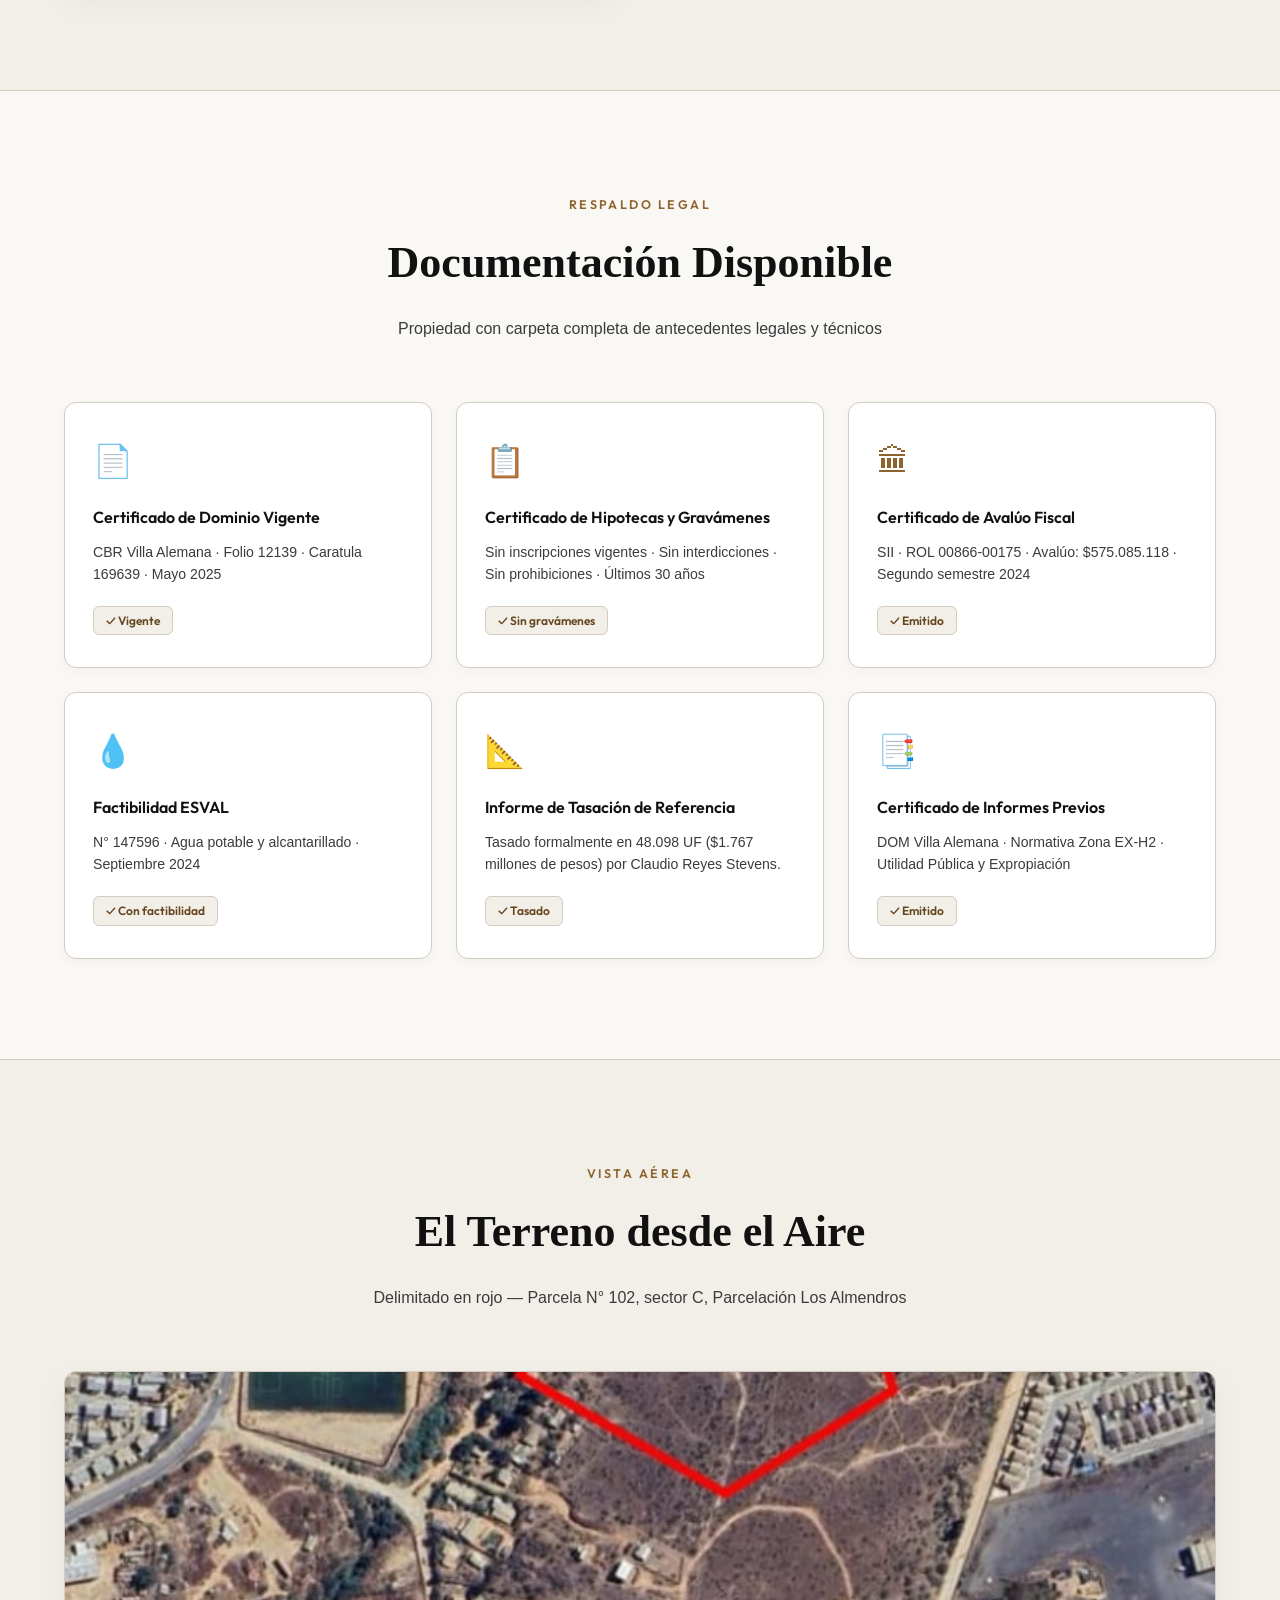
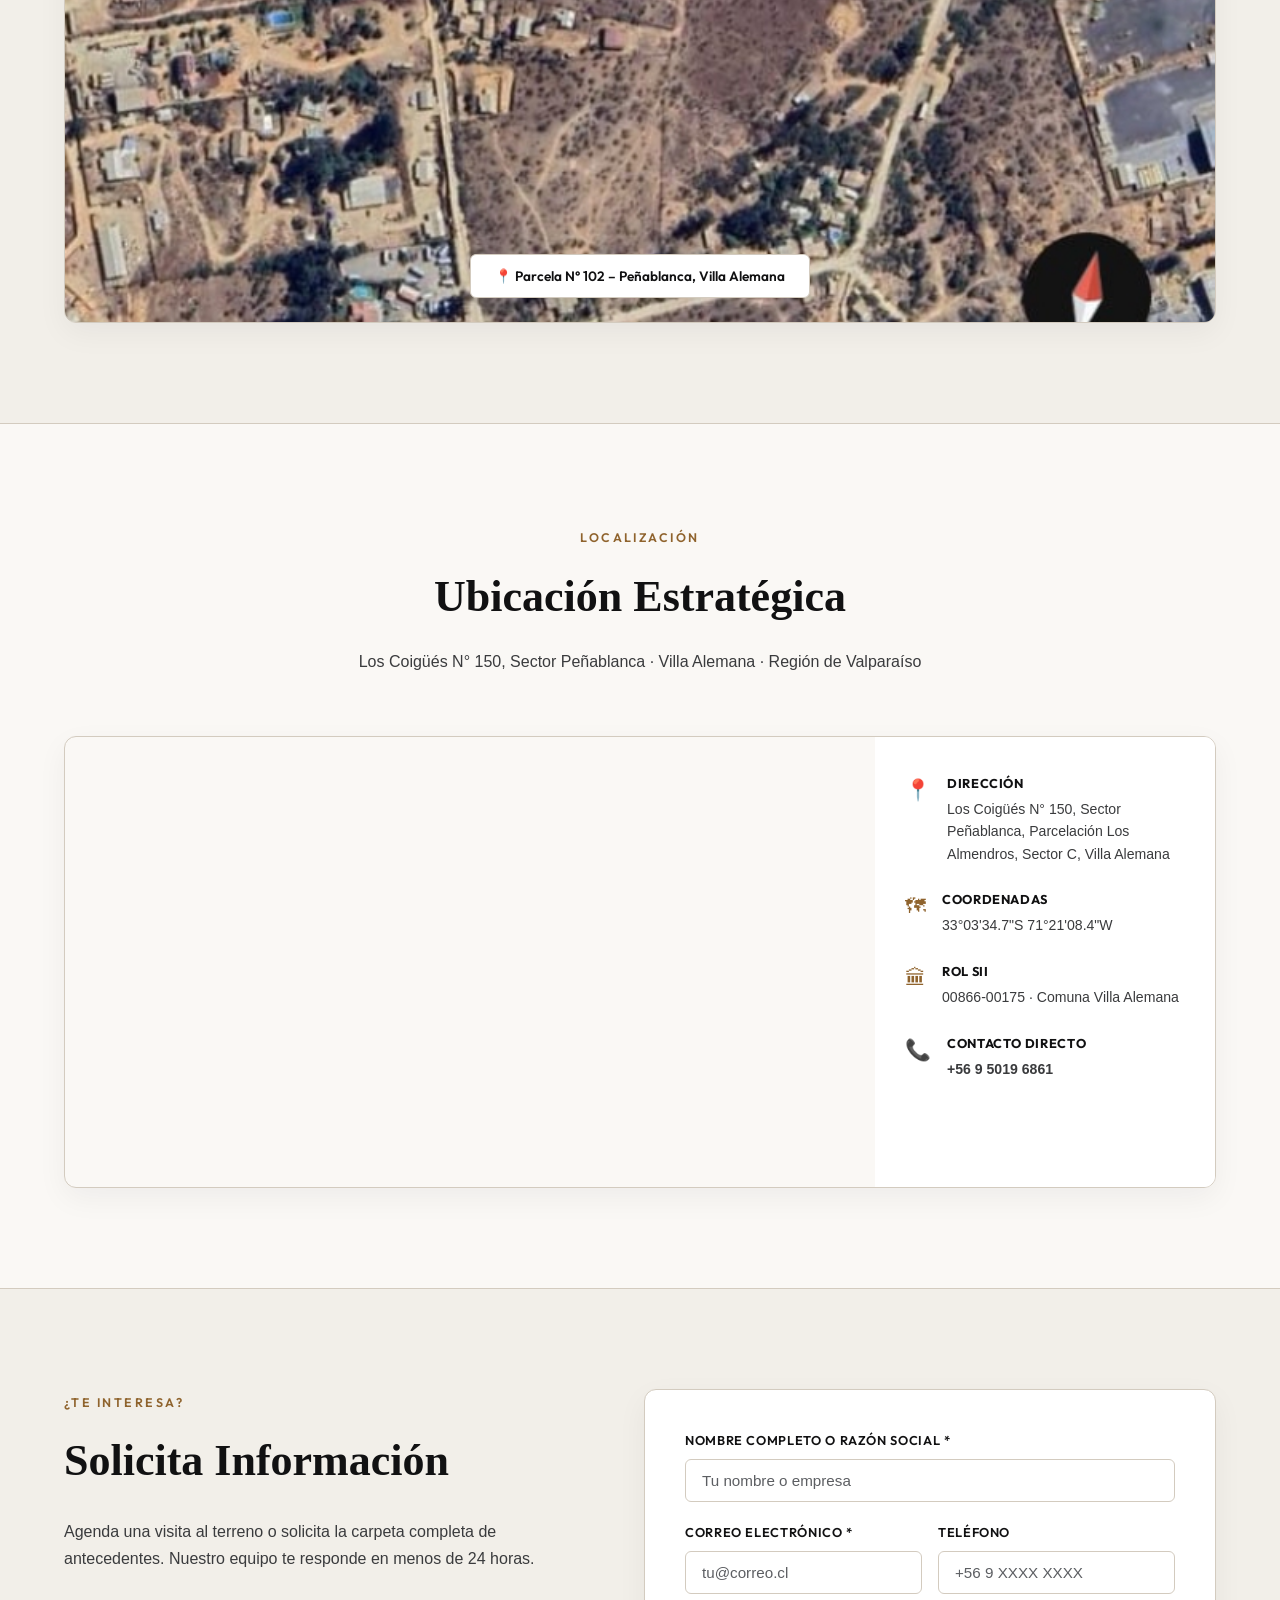
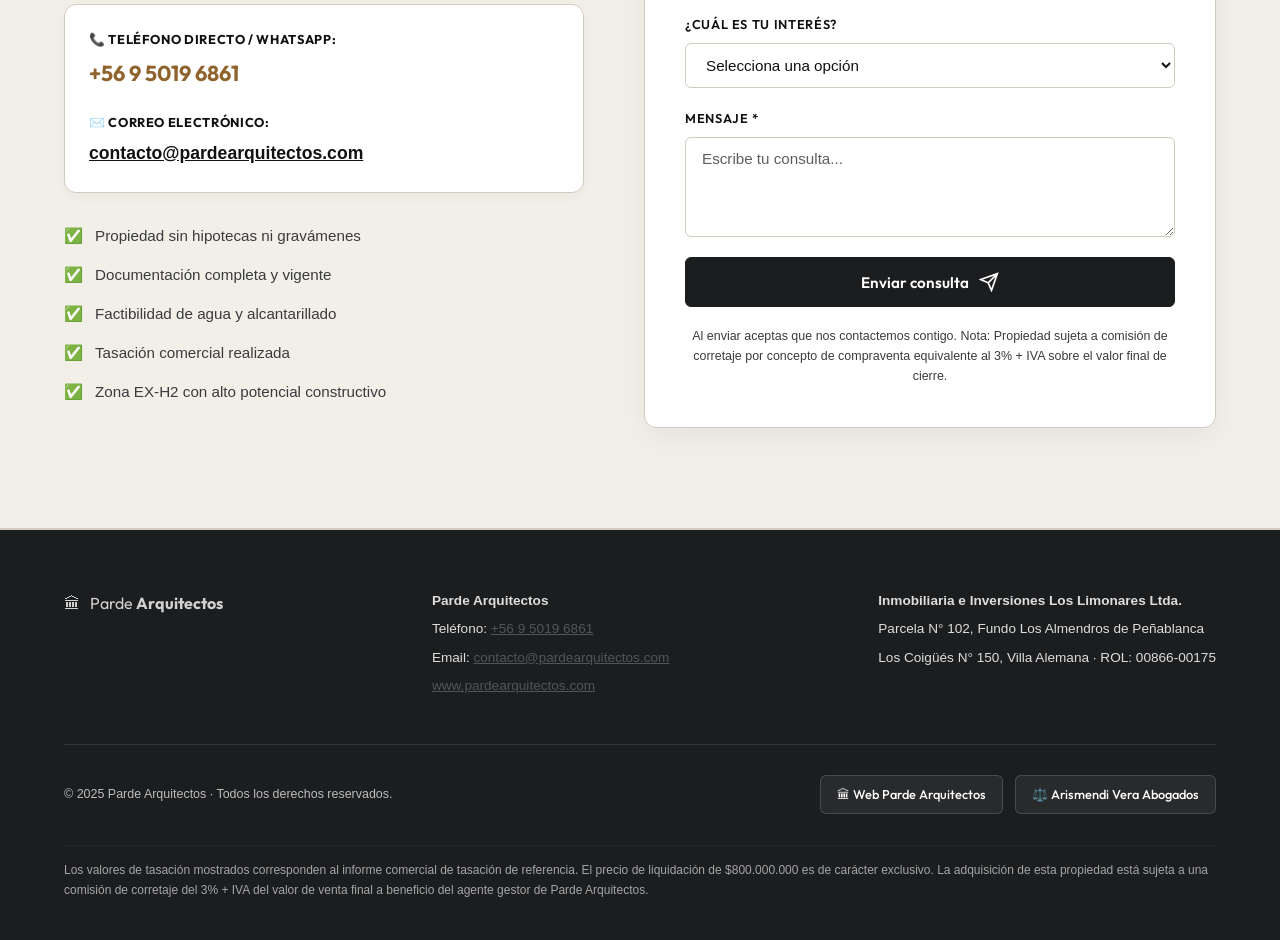
==== commit 53fee1ec: "Add files via upload" ====
--- a/index.html
+++ b/index.html
@@ -13,7 +13,7 @@
   <link rel="preconnect" href="https://fonts.googleapis.com" />
   <link rel="preconnect" href="https://fonts.gstatic.com" crossorigin />
   <link href="https://fonts.googleapis.com/css2?family=Outfit:wght@300;400;500;600;700;800;900&family=Inter:wght@300;400;500;600&display=swap" rel="stylesheet" />
-  <link rel="stylesheet" href="style.css" />
+  <link rel="stylesheet" href="style.css?v=1.1" />
   <!-- Formspree AJAX -->
   <script defer src="main.js"></script>
 </head>
--- a/style.css
+++ b/style.css
@@ -816,6 +816,7 @@
   font-size: 1.5rem;
   color: var(--primary-dark);
 }
+.hidden { display: none !important; }
 
 /* ============================================================
    FOOTER
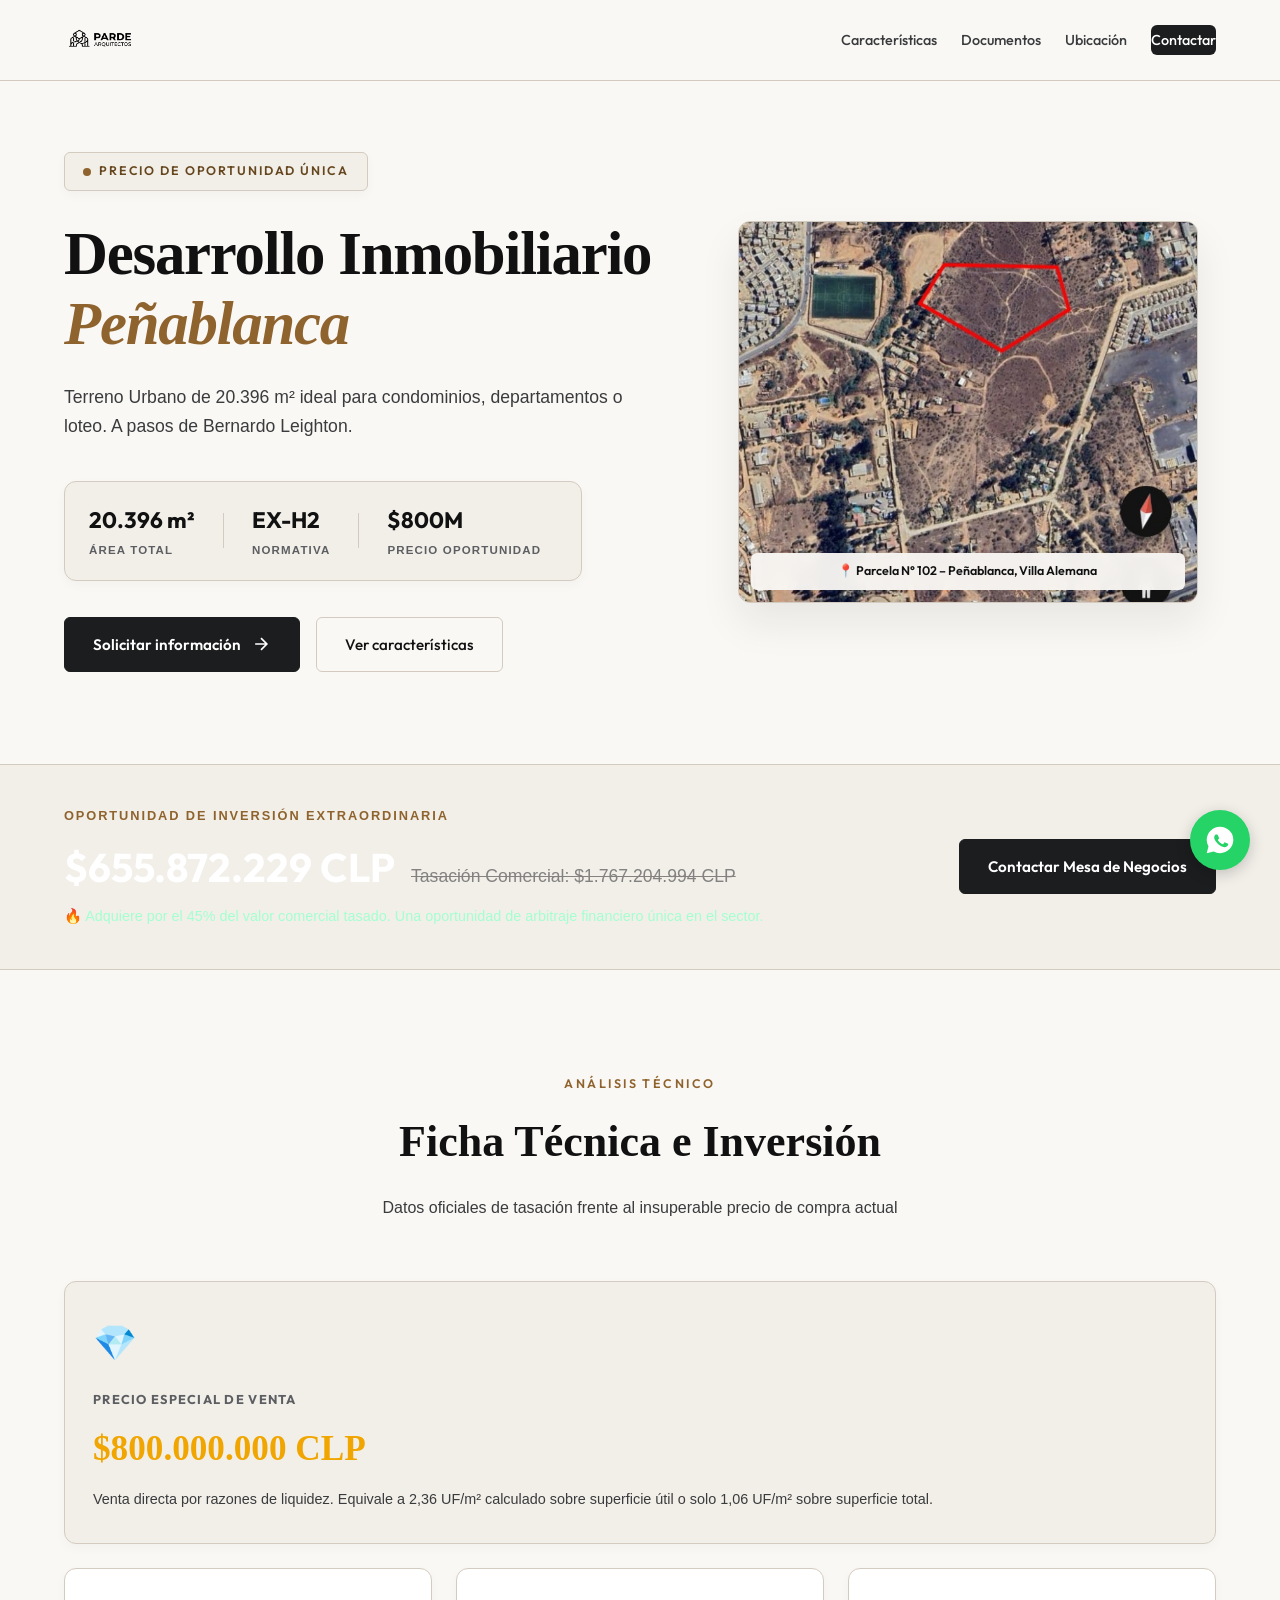
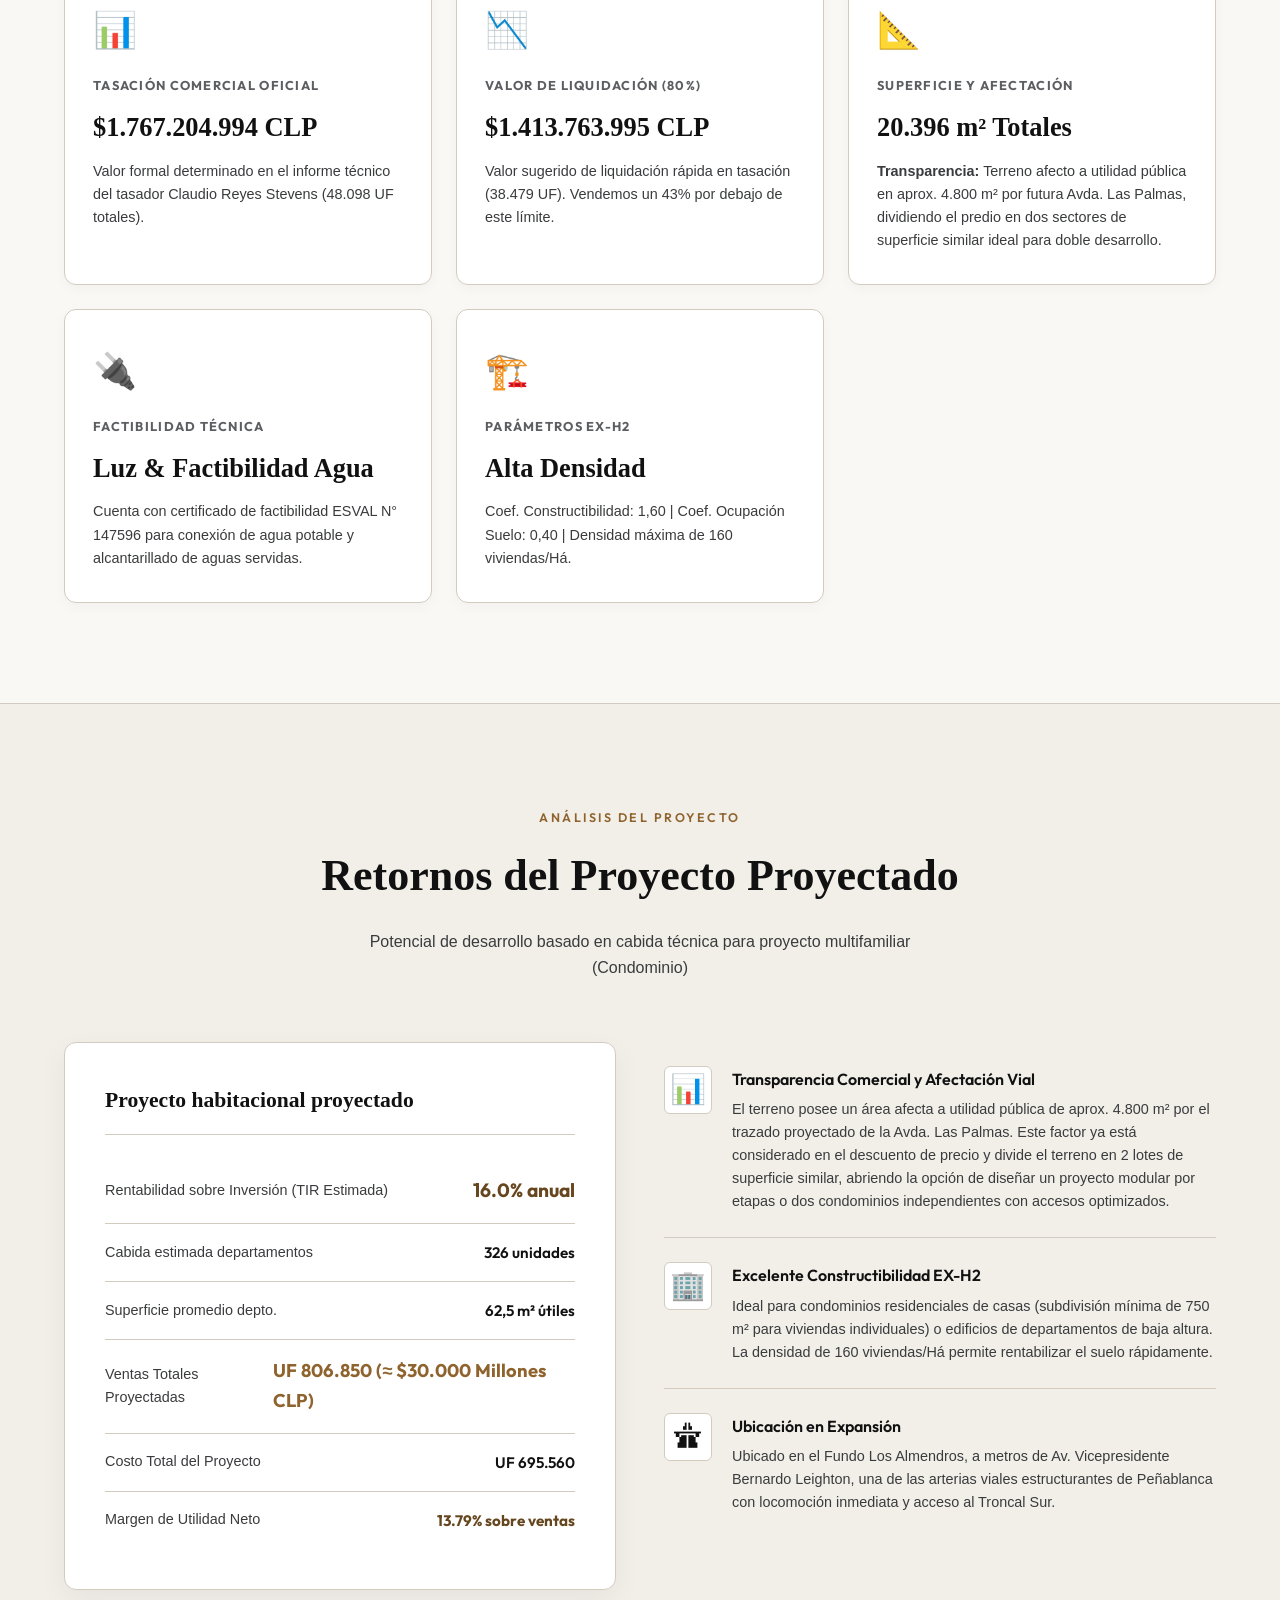
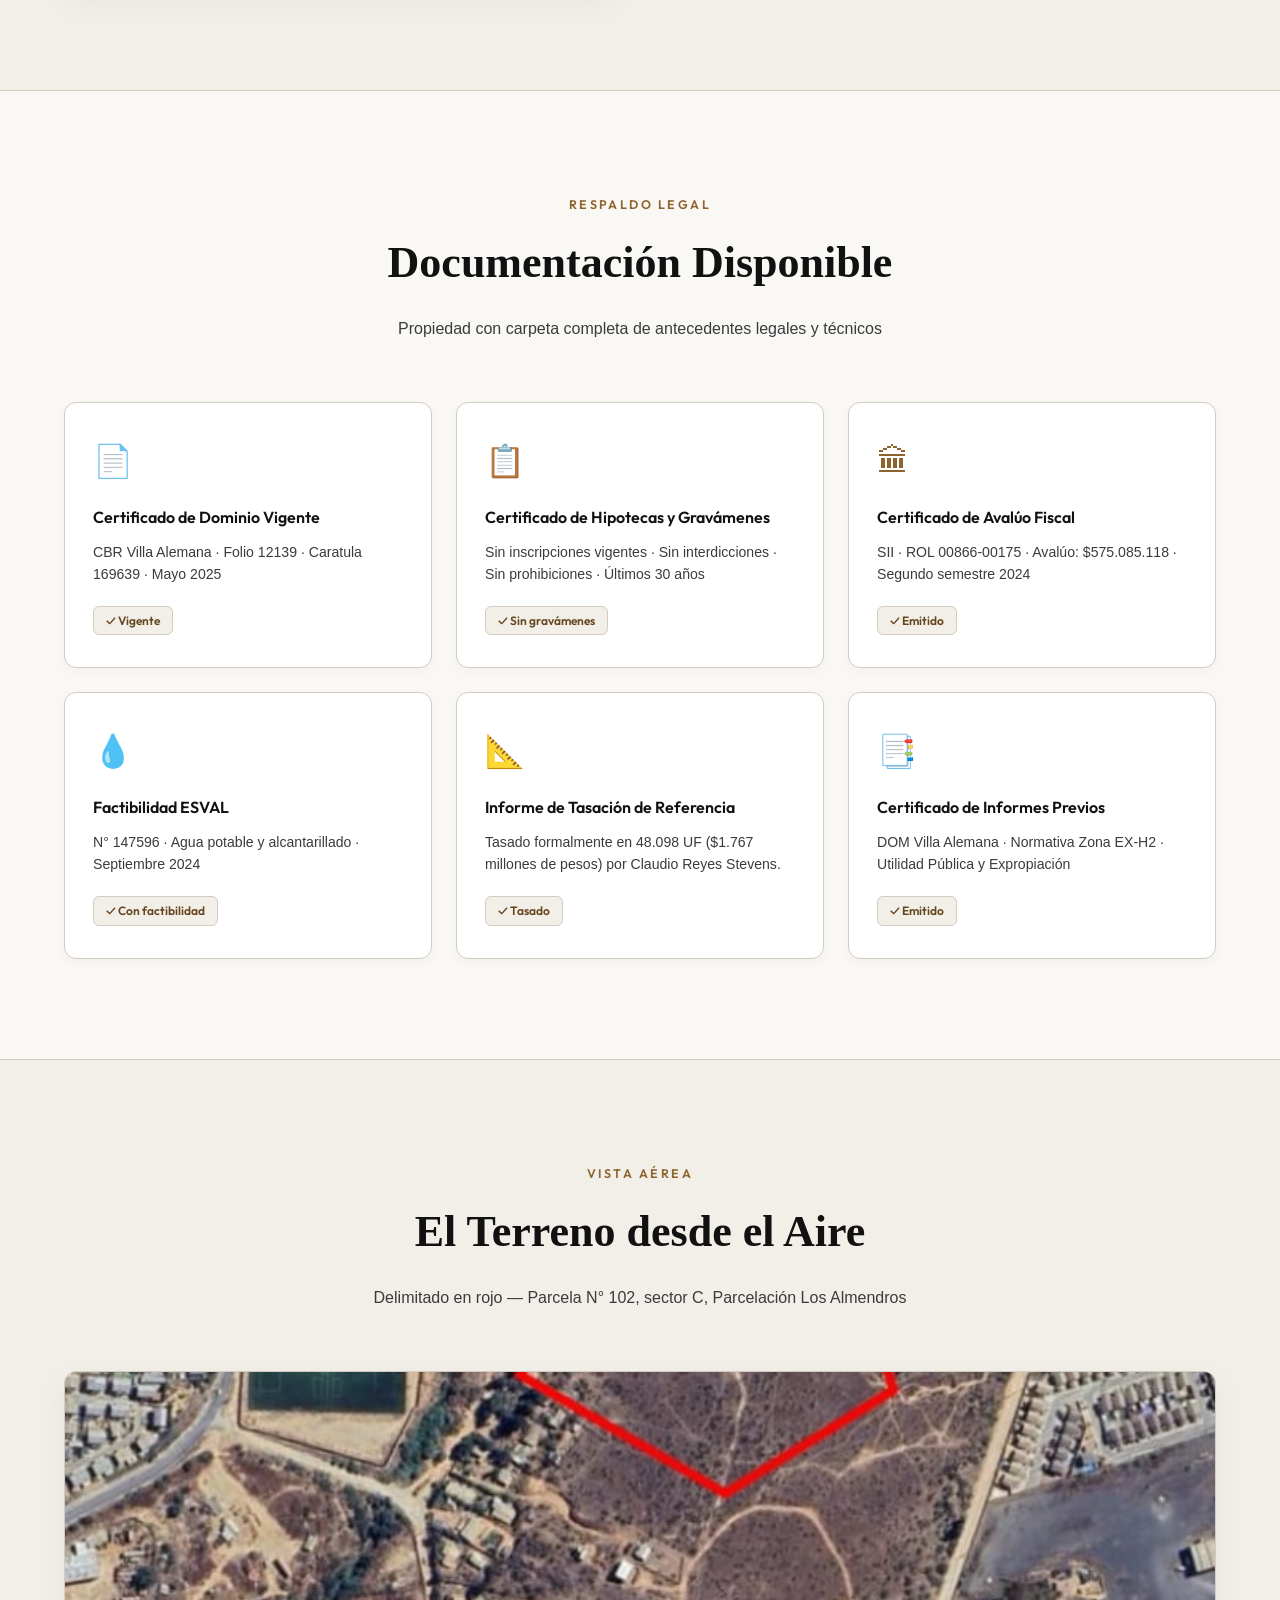
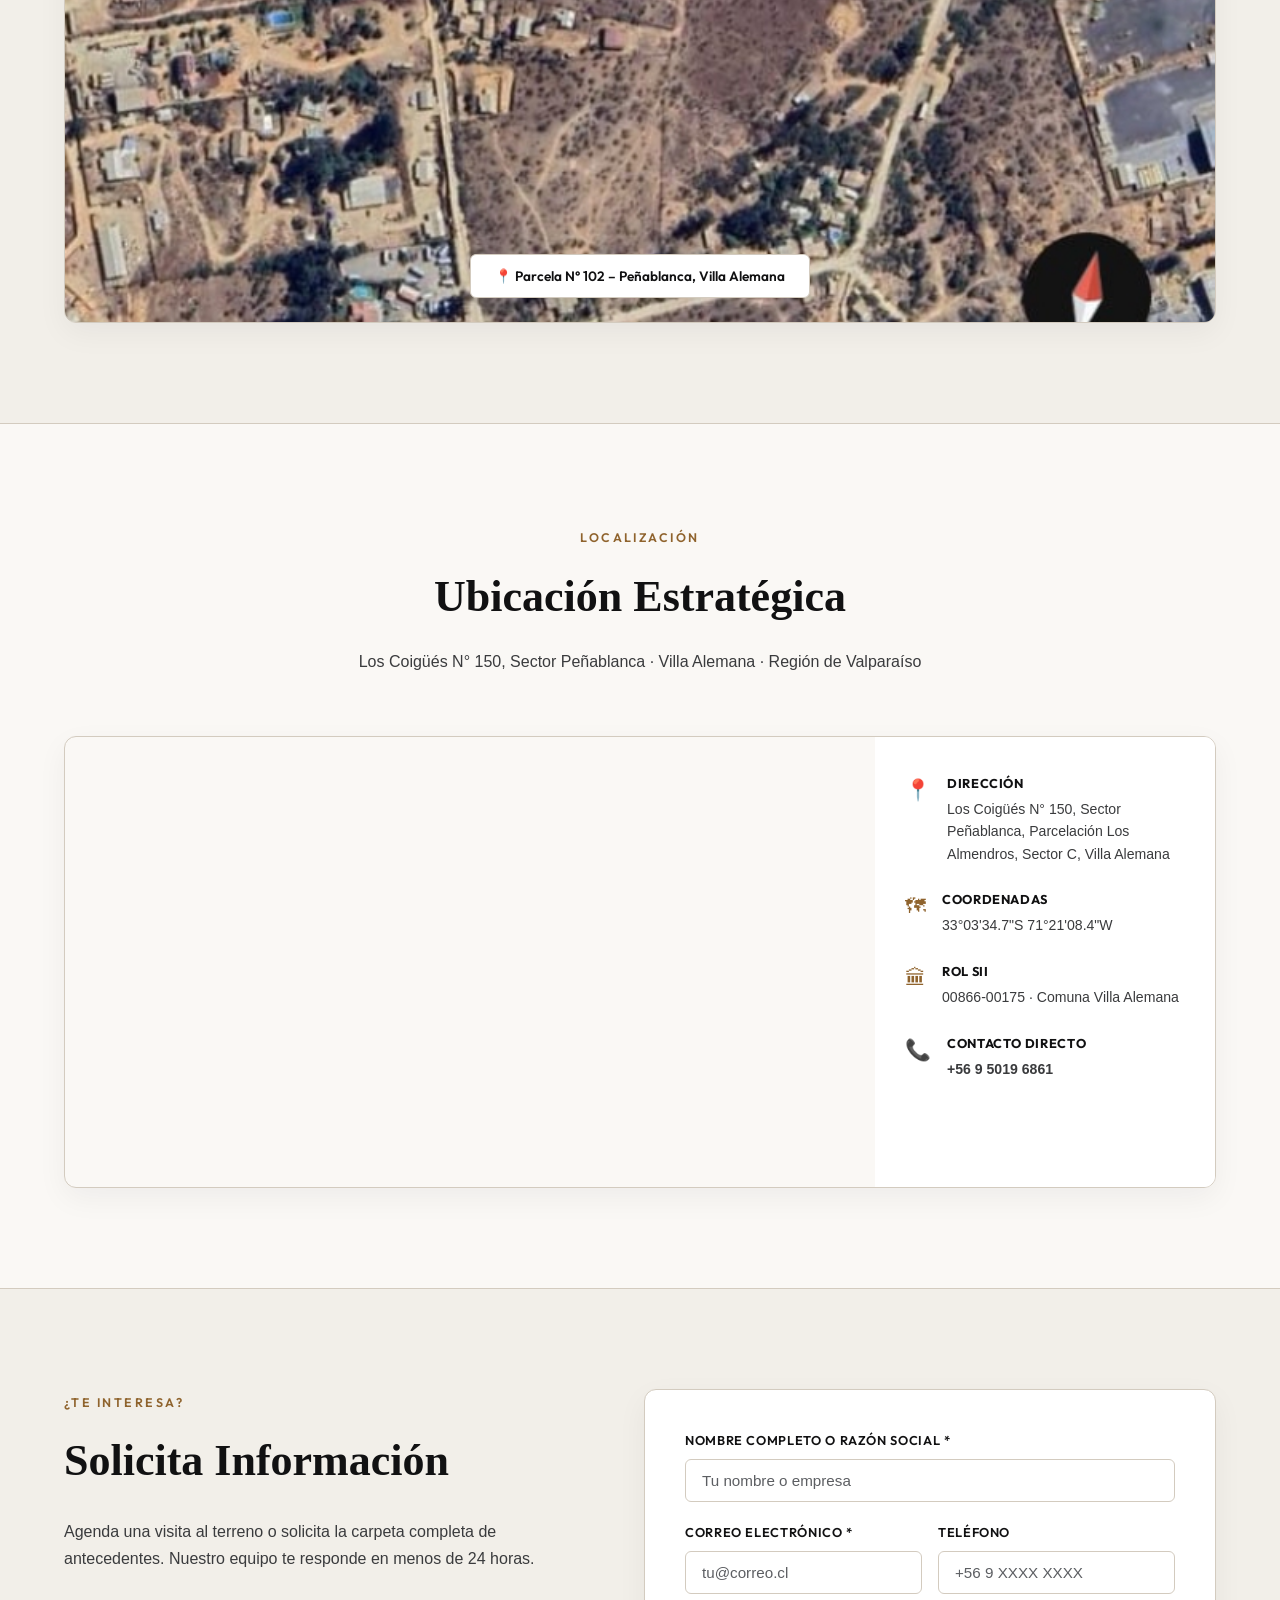
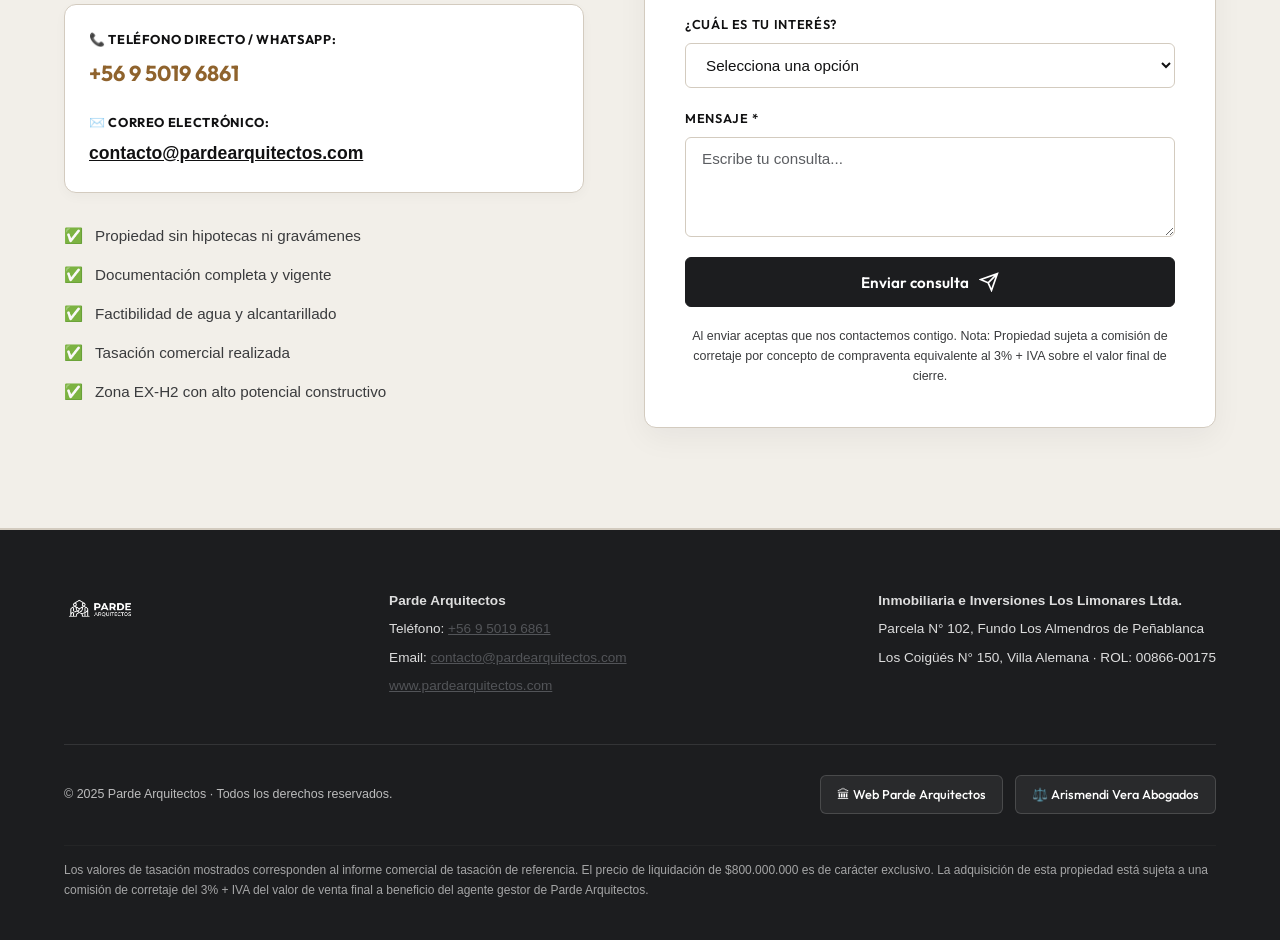
==== commit c5514cba: "Add files via upload" ====
--- a/index.html
+++ b/index.html
@@ -23,8 +23,7 @@
   <nav id="navbar" class="navbar">
     <div class="nav-container">
       <a href="#hero" class="nav-logo">
-        <span class="logo-icon">🏛</span>
-        <span class="logo-text">Parde <strong>Arquitectos</strong></span>
+        <img src="img/logo_horizontal.png" alt="Parde Arquitectos" style="height: 40px; width: auto; display: block;" />
       </a>
       <ul class="nav-links">
         <li><a href="#caracteristicas">Características</a></li>
@@ -445,8 +444,7 @@
     <div class="container">
       <div class="footer-top">
         <div class="footer-brand">
-          <span class="logo-icon">🏛</span>
-          <span class="logo-text">Parde <strong>Arquitectos</strong></span>
+          <img src="img/logo_horizontal_white.png" alt="Parde Arquitectos" style="height: 40px; width: auto; display: block;" />
         </div>
         <div class="footer-info">
           <p><strong>Parde Arquitectos</strong></p>
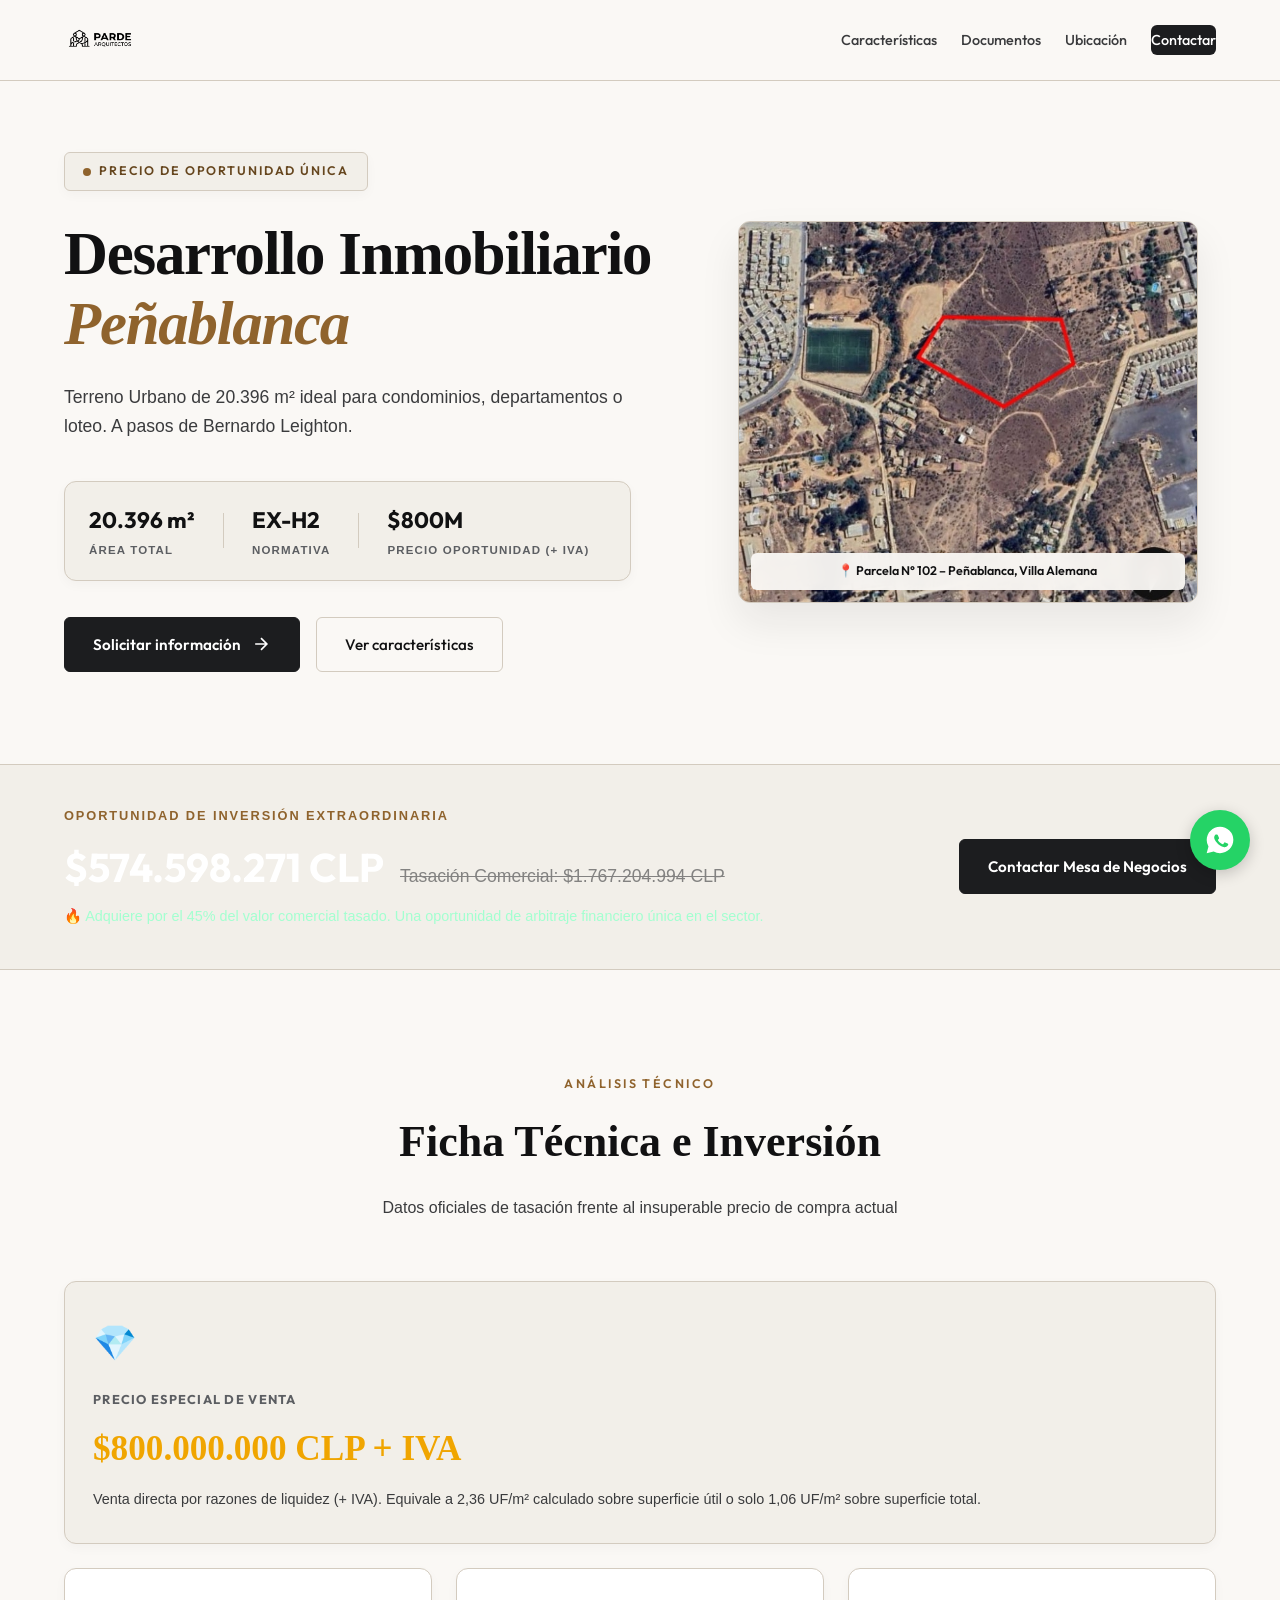
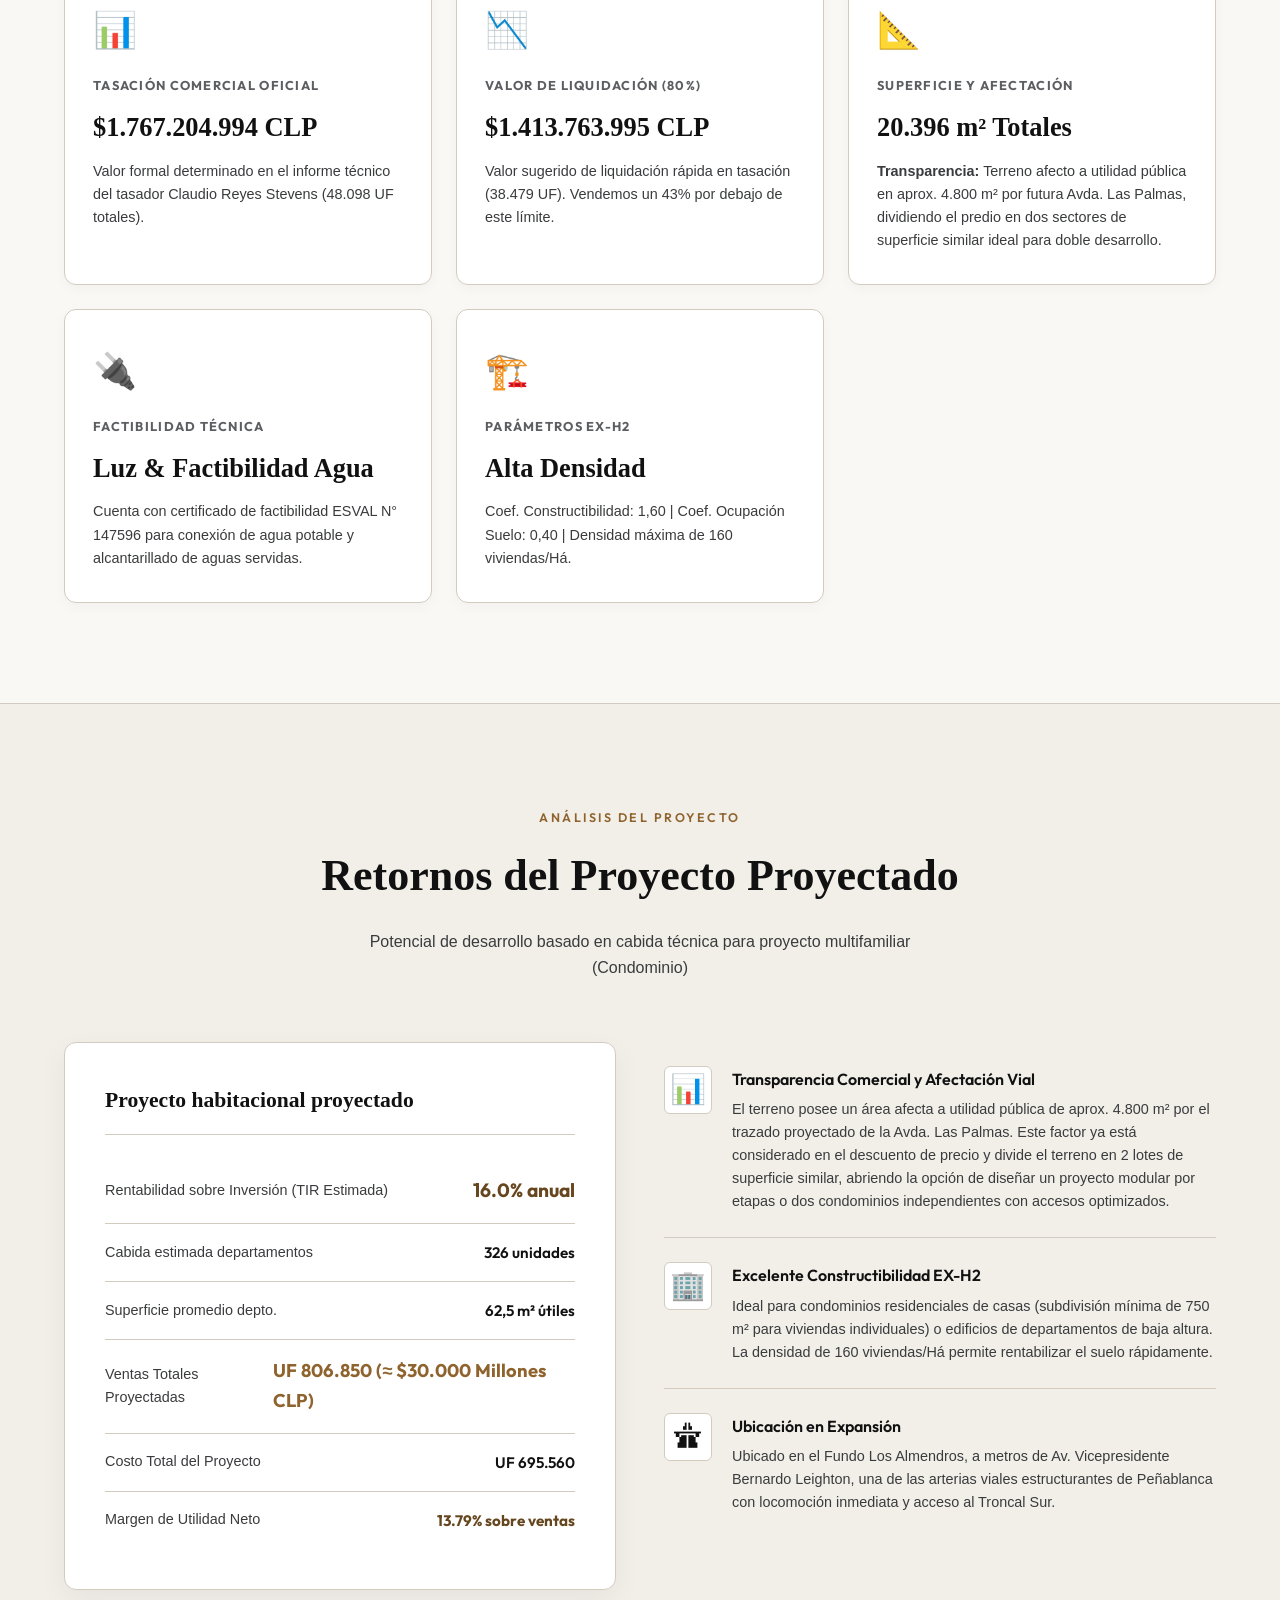
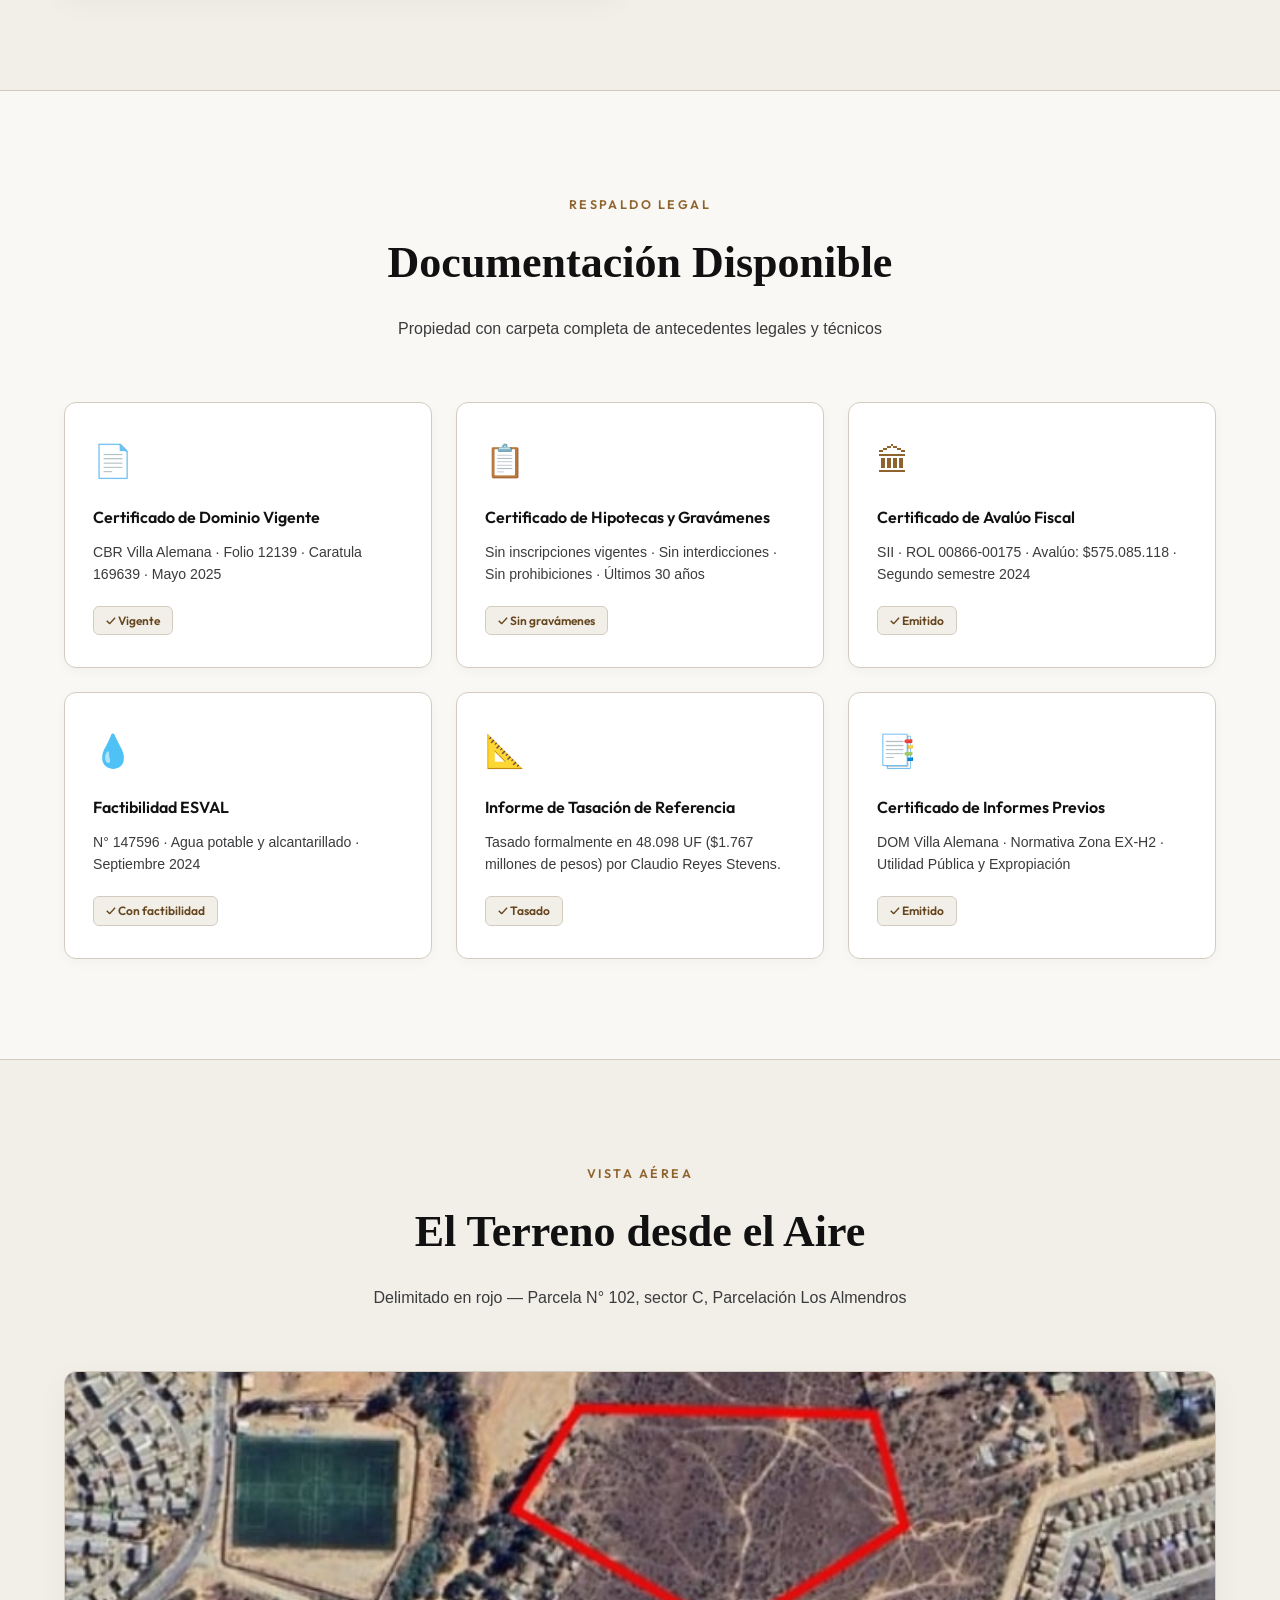
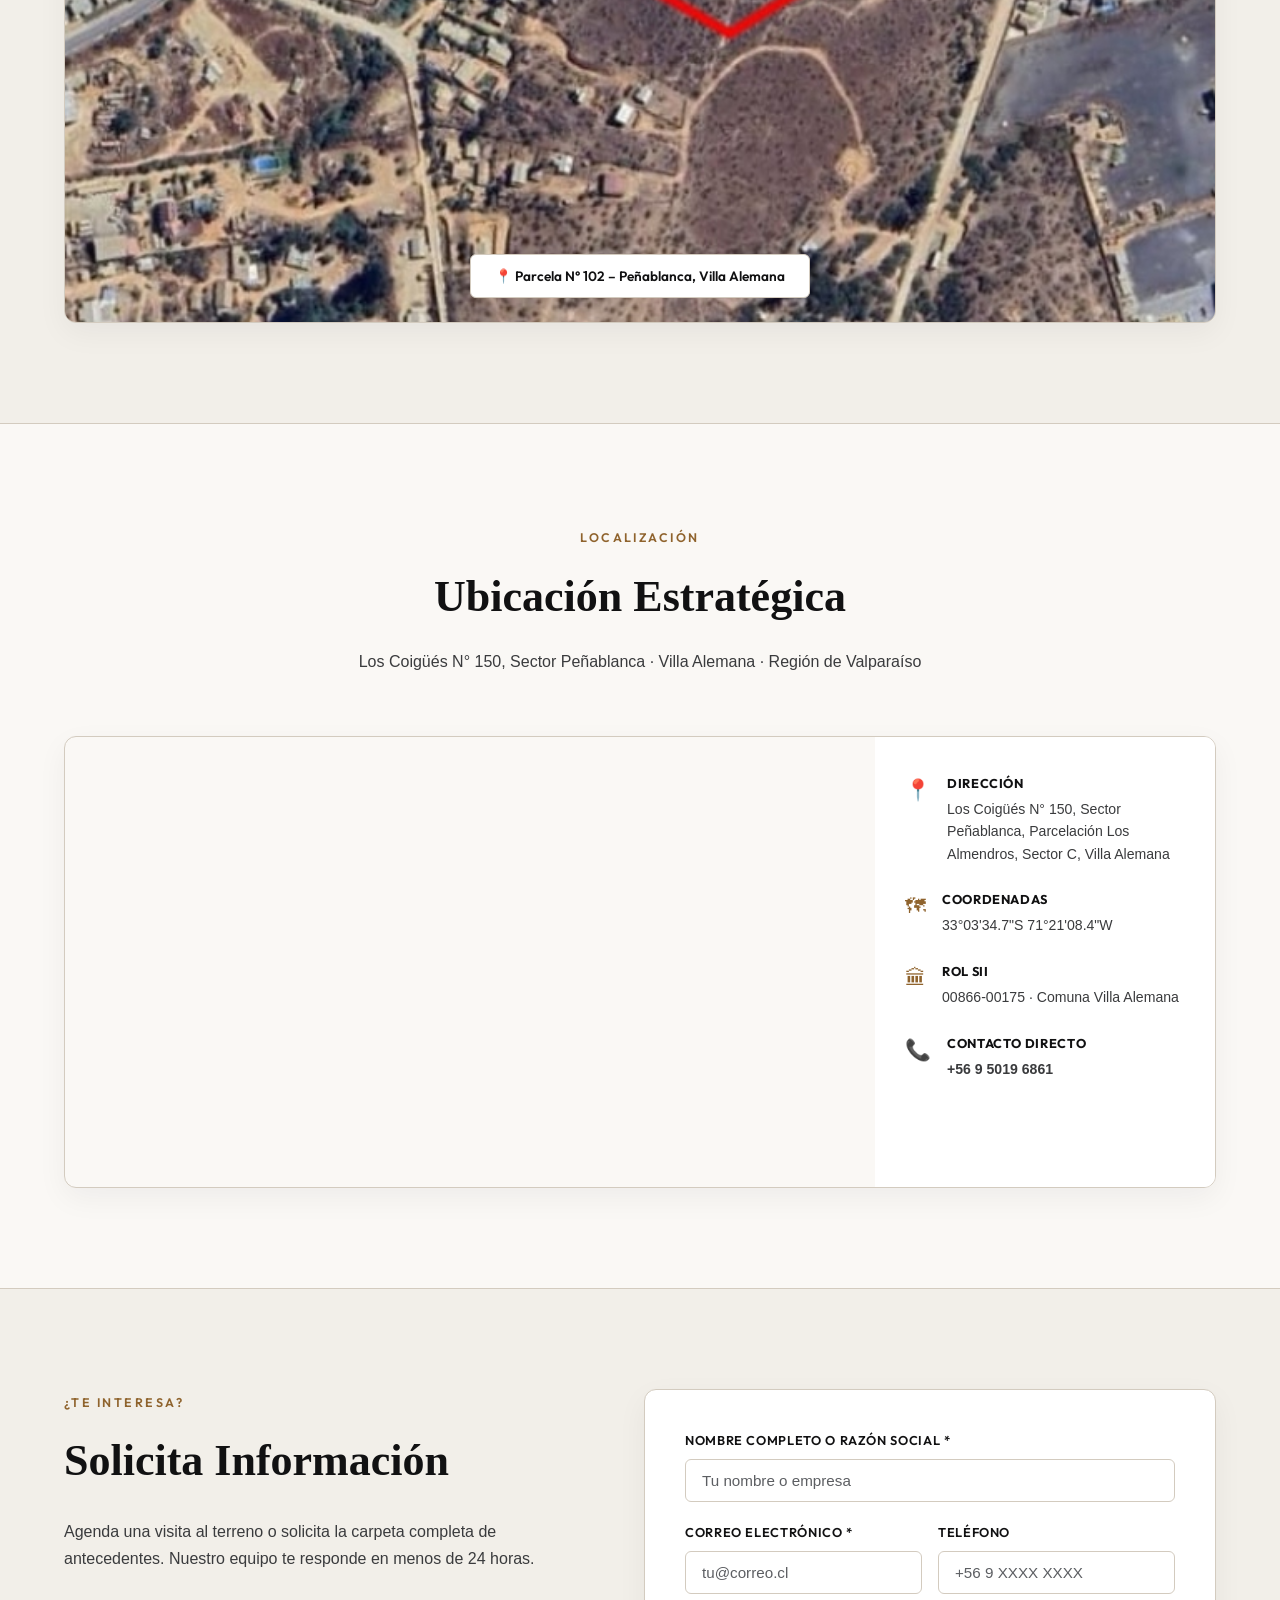
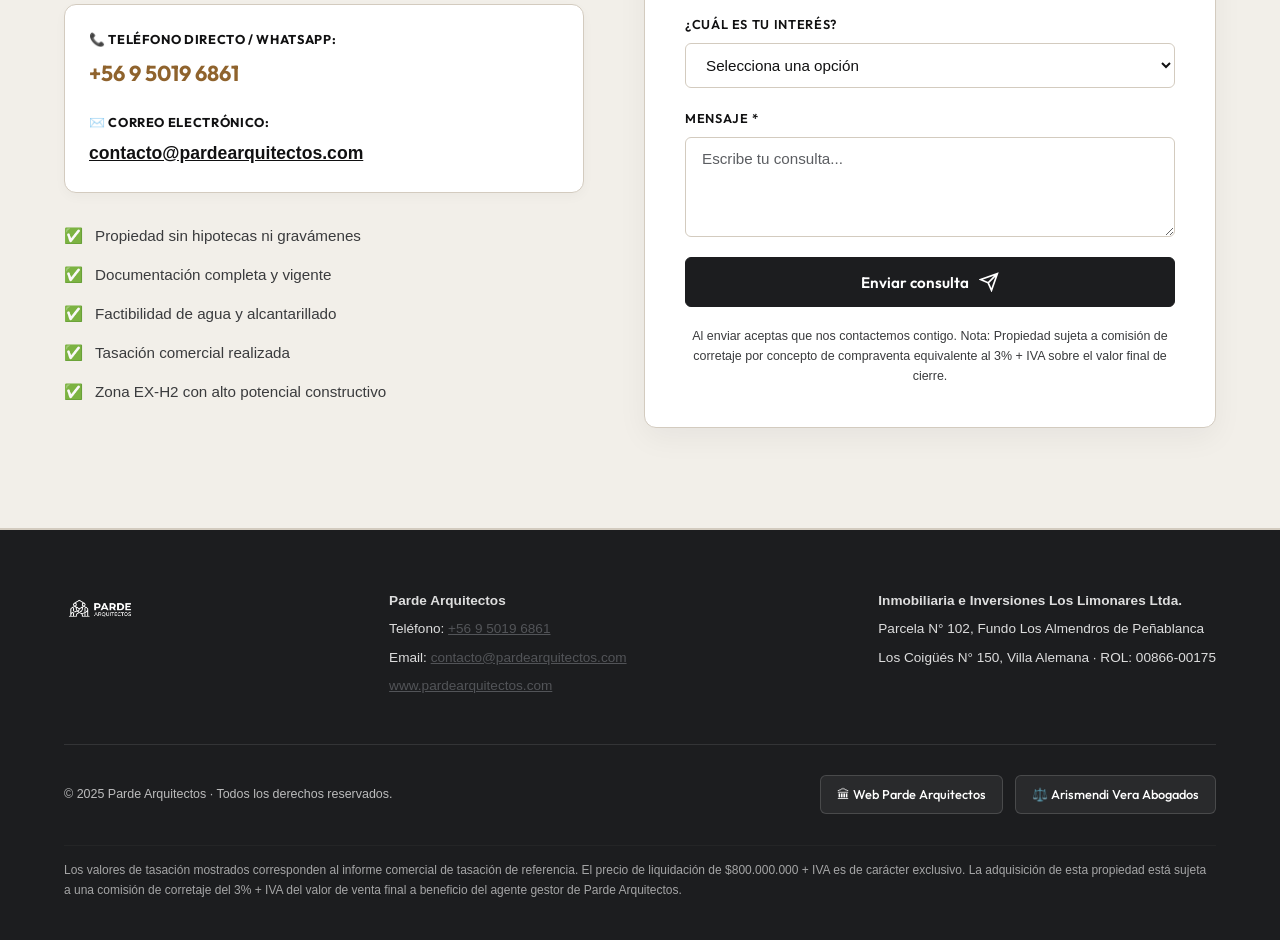
==== commit be354eb1: "Add files via upload" ====
--- a/index.html
+++ b/index.html
@@ -3,11 +3,11 @@
 <head>
   <meta charset="UTF-8" />
   <meta name="viewport" content="width=device-width, initial-scale=1.0" />
-  <title>Oportunidad Inversionistas | Terreno Urbano Peñablanca – $800.000.000 | Parde Arquitectos</title>
-  <meta name="description" content="Oportunidad única para desarrolladores. Terreno de 20.396 m² en Peñablanca a $800.000.000 (Tasación comercial: $1.767M). Zona EX-H2 con factibilidad de agua y alcantarillado." />
+  <title>Oportunidad Inversionistas | Terreno Urbano Peñablanca – $800.000.000 + IVA | Parde Arquitectos</title>
+  <meta name="description" content="Oportunidad única para desarrolladores. Terreno de 20.396 m² en Peñablanca a $800.000.000 + IVA (Tasación comercial: $1.767M). Zona EX-H2 con factibilidad de agua y alcantarillado." />
   <meta name="keywords" content="terreno inversionista, terreno construccion, terreno villa alemana, terreno penablanca, parde arquitectos, inversion inmobiliaria chile" />
   <meta property="og:title" content="Oportunidad Inversionistas – Terreno Peñablanca" />
-  <meta property="og:description" content="Tasado en $1.767 millones, se liquida en $800.000.000. 20.396 m² listos para desarrollo inmobiliario." />
+  <meta property="og:description" content="Tasado en $1.767 millones, se liquida en $800.000.000 + IVA. 20.396 m² listos para desarrollo inmobiliario." />
   <meta property="og:type" content="website" />
   <meta property="og:url" content="https://estudioroer.github.io/terreno-penablanca/" />
   <link rel="preconnect" href="https://fonts.googleapis.com" />
@@ -65,7 +65,7 @@
           <div class="stat-divider"></div>
           <div class="stat-card">
             <span class="stat-value">$800M</span>
-            <span class="stat-label">Precio Oportunidad</span>
+            <span class="stat-label">Precio Oportunidad (+ IVA)</span>
           </div>
         </div>
         <div class="hero-actions">
@@ -92,7 +92,7 @@
         <div class="price-left">
           <p class="price-tag-label">OPORTUNIDAD DE INVERSIÓN EXTRAORDINARIA</p>
           <div class="price-main">
-            <span class="price-uf" style="font-size: 2.5rem; color: #fff;">$800.000.000 CLP</span>
+            <span class="price-uf" style="font-size: 2.5rem; color: #fff;">$800.000.000 CLP <span style="font-size: 1.3rem; color: var(--accent); font-weight: 700;">+ IVA</span></span>
             <span class="price-clp" style="text-decoration: line-through; opacity: 0.6; font-size: 1.1rem;">Tasación Comercial: $1.767.204.994 CLP</span>
           </div>
           <p class="price-unit" style="margin-top: 5px; color: #a3ffd0; font-weight: 500;">
@@ -119,8 +119,8 @@
         <div class="feature-card primary-card">
           <div class="feature-icon">💎</div>
           <h3>Precio Especial de Venta</h3>
-          <p class="feature-value" style="color: #f0a500;">$800.000.000 CLP</p>
-          <p class="feature-detail">Venta directa por razones de liquidez. Equivale a 2,36 UF/m² calculado sobre superficie útil o solo 1,06 UF/m² sobre superficie total.</p>
+          <p class="feature-value" style="color: #f0a500;">$800.000.000 CLP + IVA</p>
+          <p class="feature-detail">Venta directa por razones de liquidez (+ IVA). Equivale a 2,36 UF/m² calculado sobre superficie útil o solo 1,06 UF/m² sobre superficie total.</p>
         </div>
         <div class="feature-card">
           <div class="feature-icon">📊</div>
@@ -465,7 +465,7 @@
           <a href="https://estudioroer.github.io/legal/" target="_blank" rel="noopener" class="btn-footer-link">⚖️ Arismendi Vera Abogados</a>
         </div>
         <p style="font-size: 0.75rem; opacity: 0.6; width: 100%; margin-top: 15px; border-top: 1px solid rgba(255,255,255,0.06); padding-top: 15px;">
-          Los valores de tasación mostrados corresponden al informe comercial de tasación de referencia. El precio de liquidación de $800.000.000 es de carácter exclusivo. La adquisición de esta propiedad está sujeta a una comisión de corretaje del 3% + IVA del valor de venta final a beneficio del agente gestor de Parde Arquitectos.
+          Los valores de tasación mostrados corresponden al informe comercial de tasación de referencia. El precio de liquidación de $800.000.000 + IVA es de carácter exclusivo. La adquisición de esta propiedad está sujeta a una comisión de corretaje del 3% + IVA del valor de venta final a beneficio del agente gestor de Parde Arquitectos.
         </p>
       </div>
     </div>
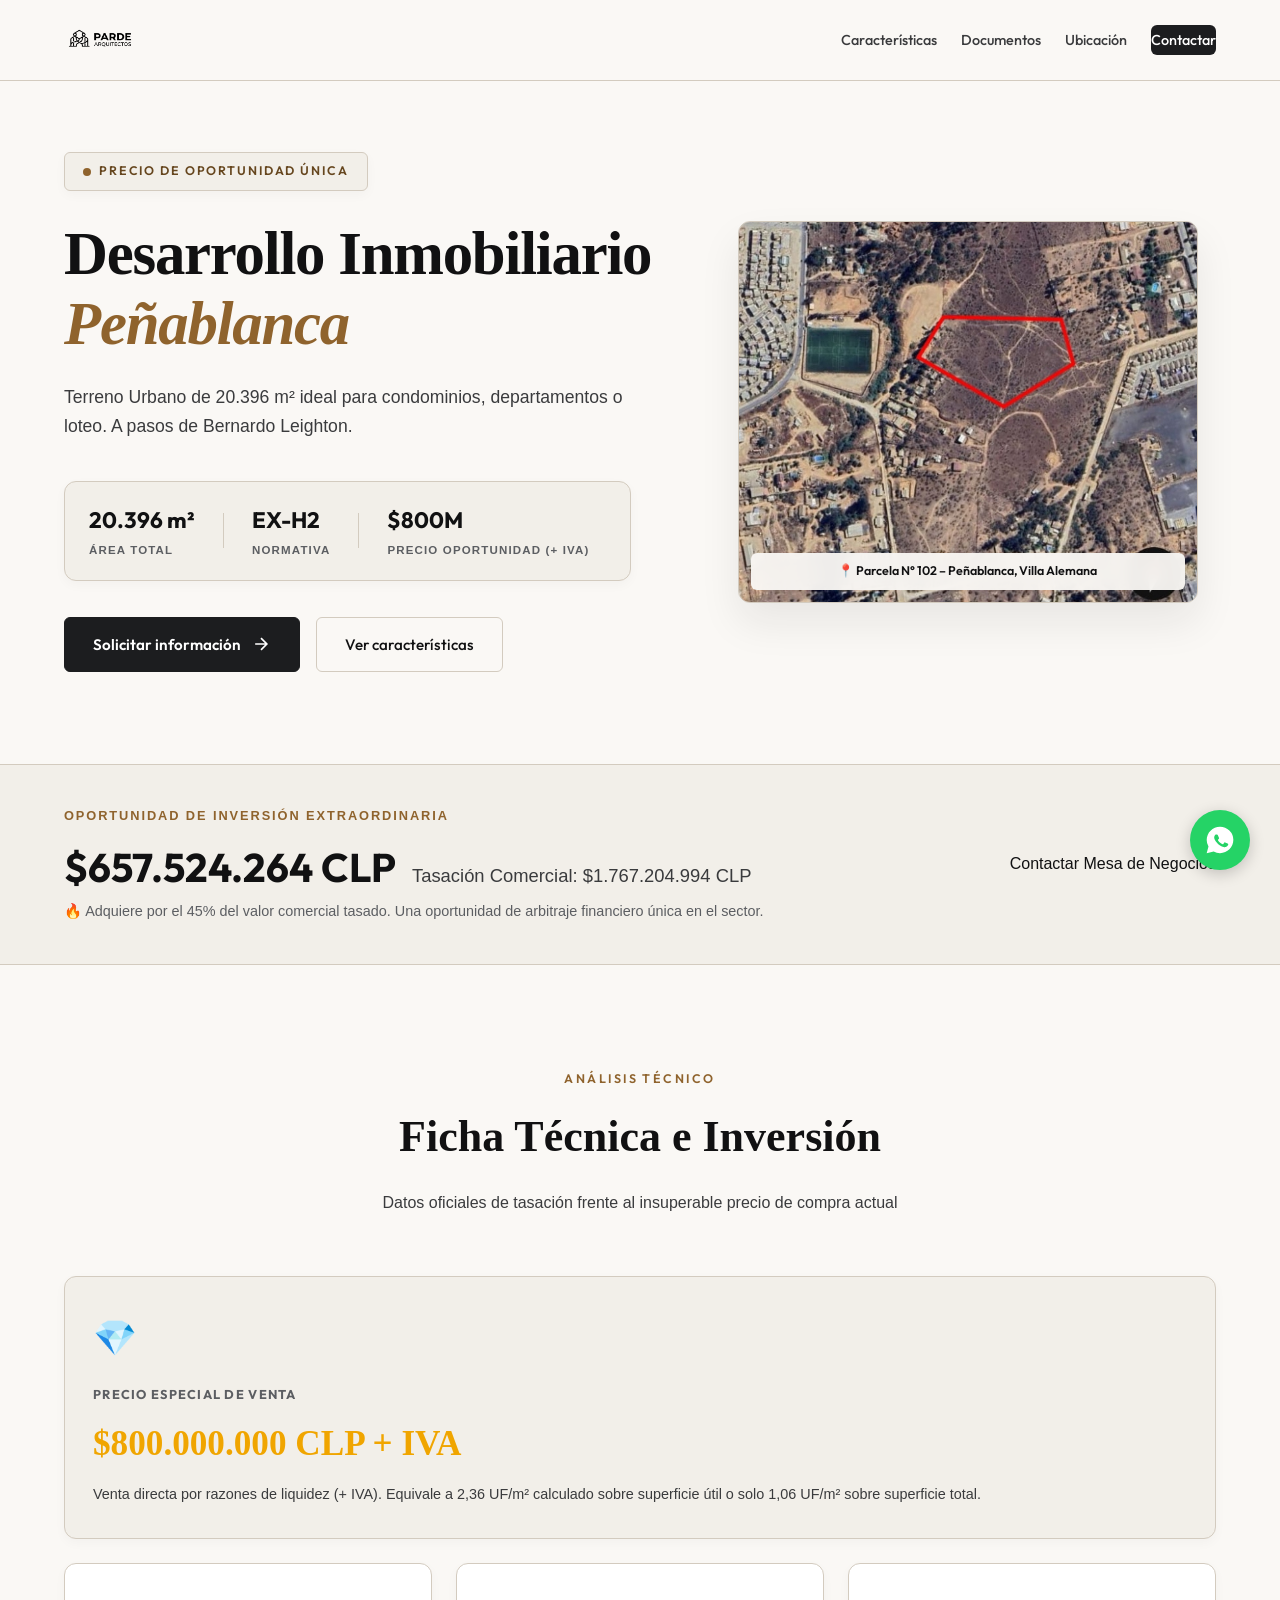
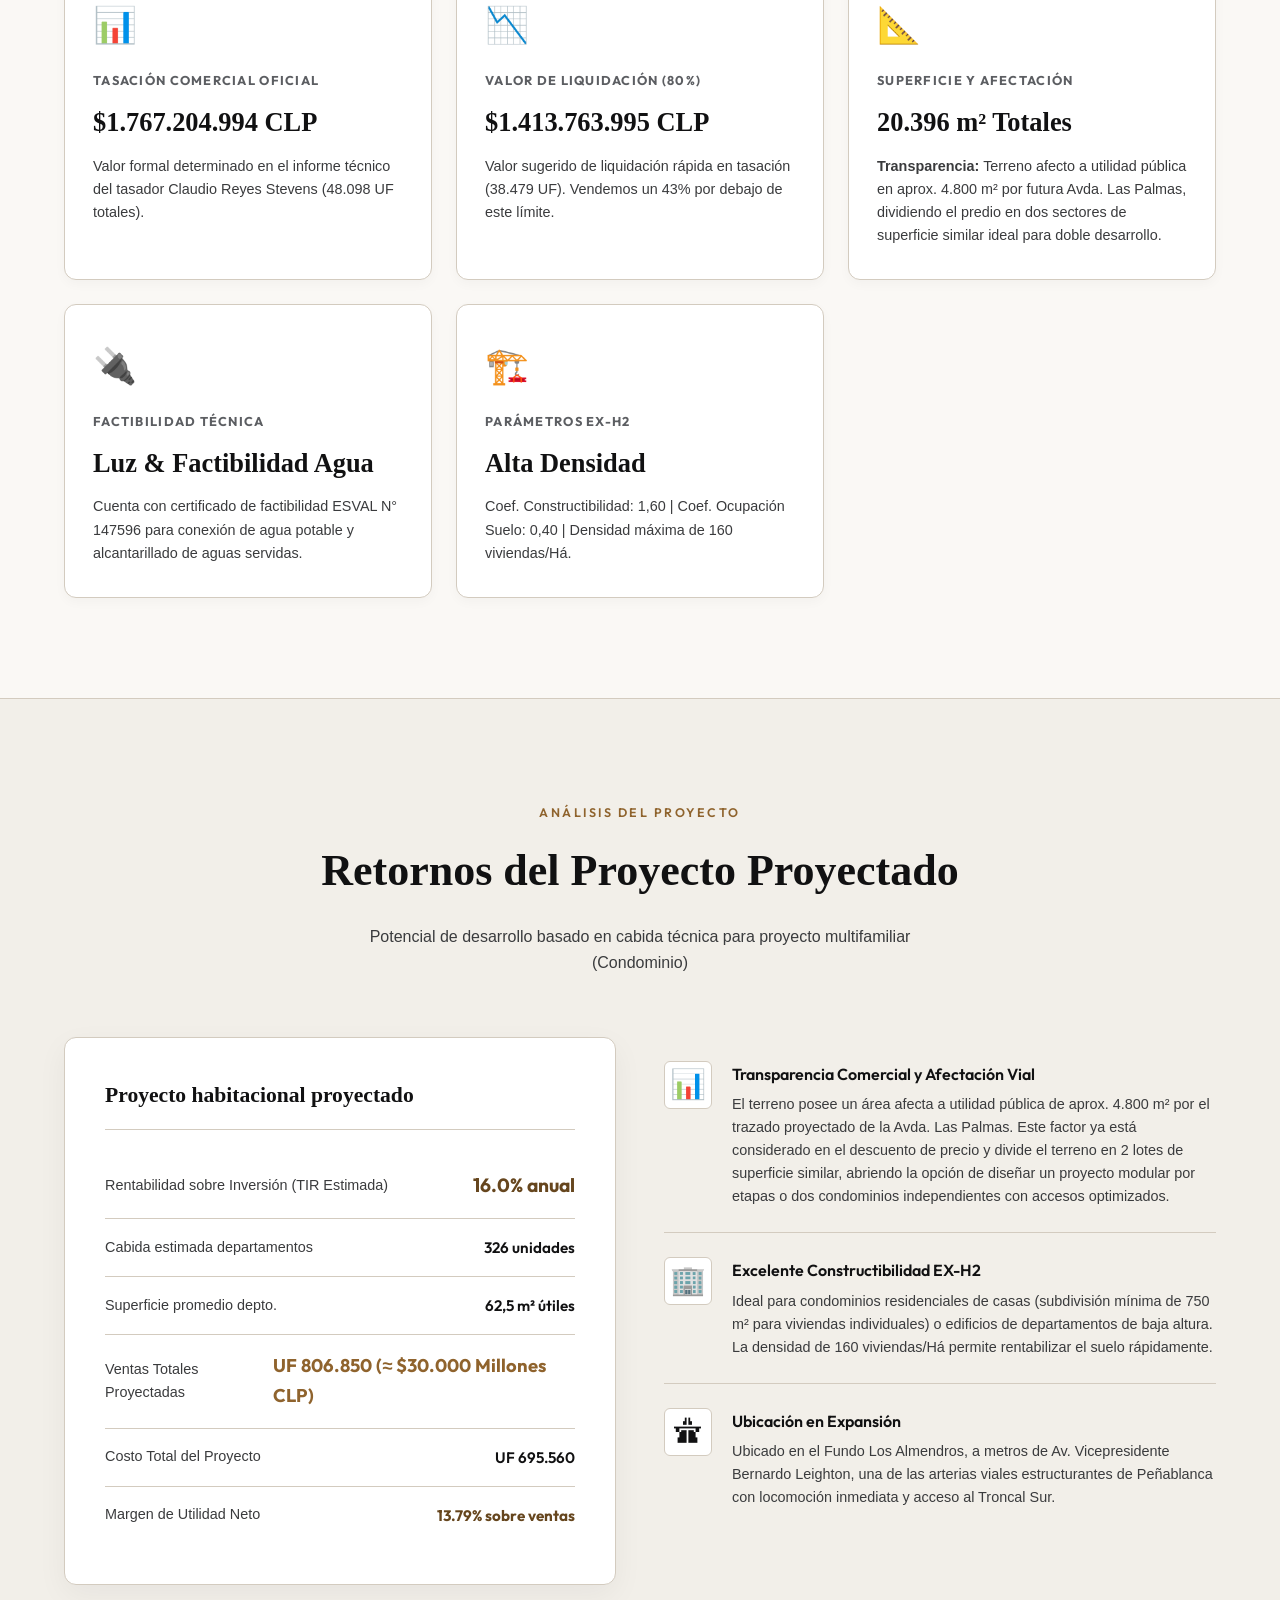
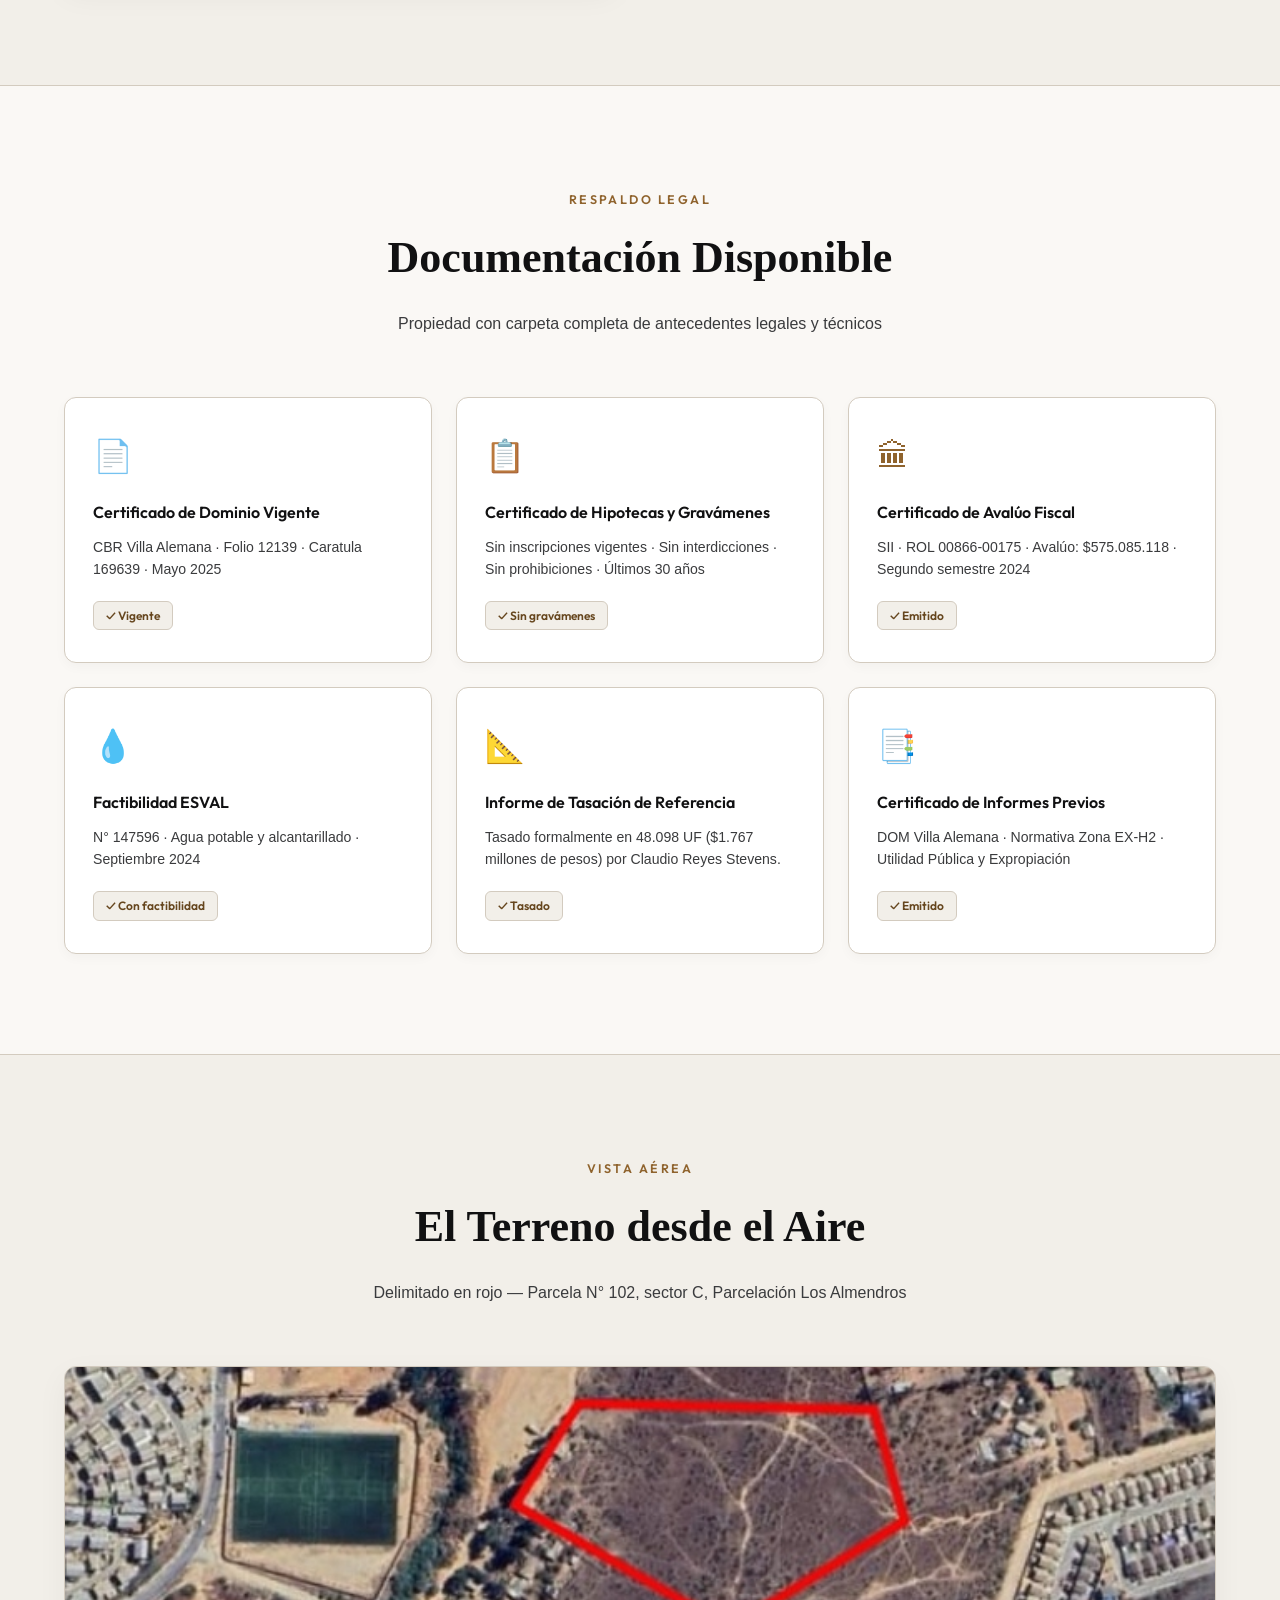
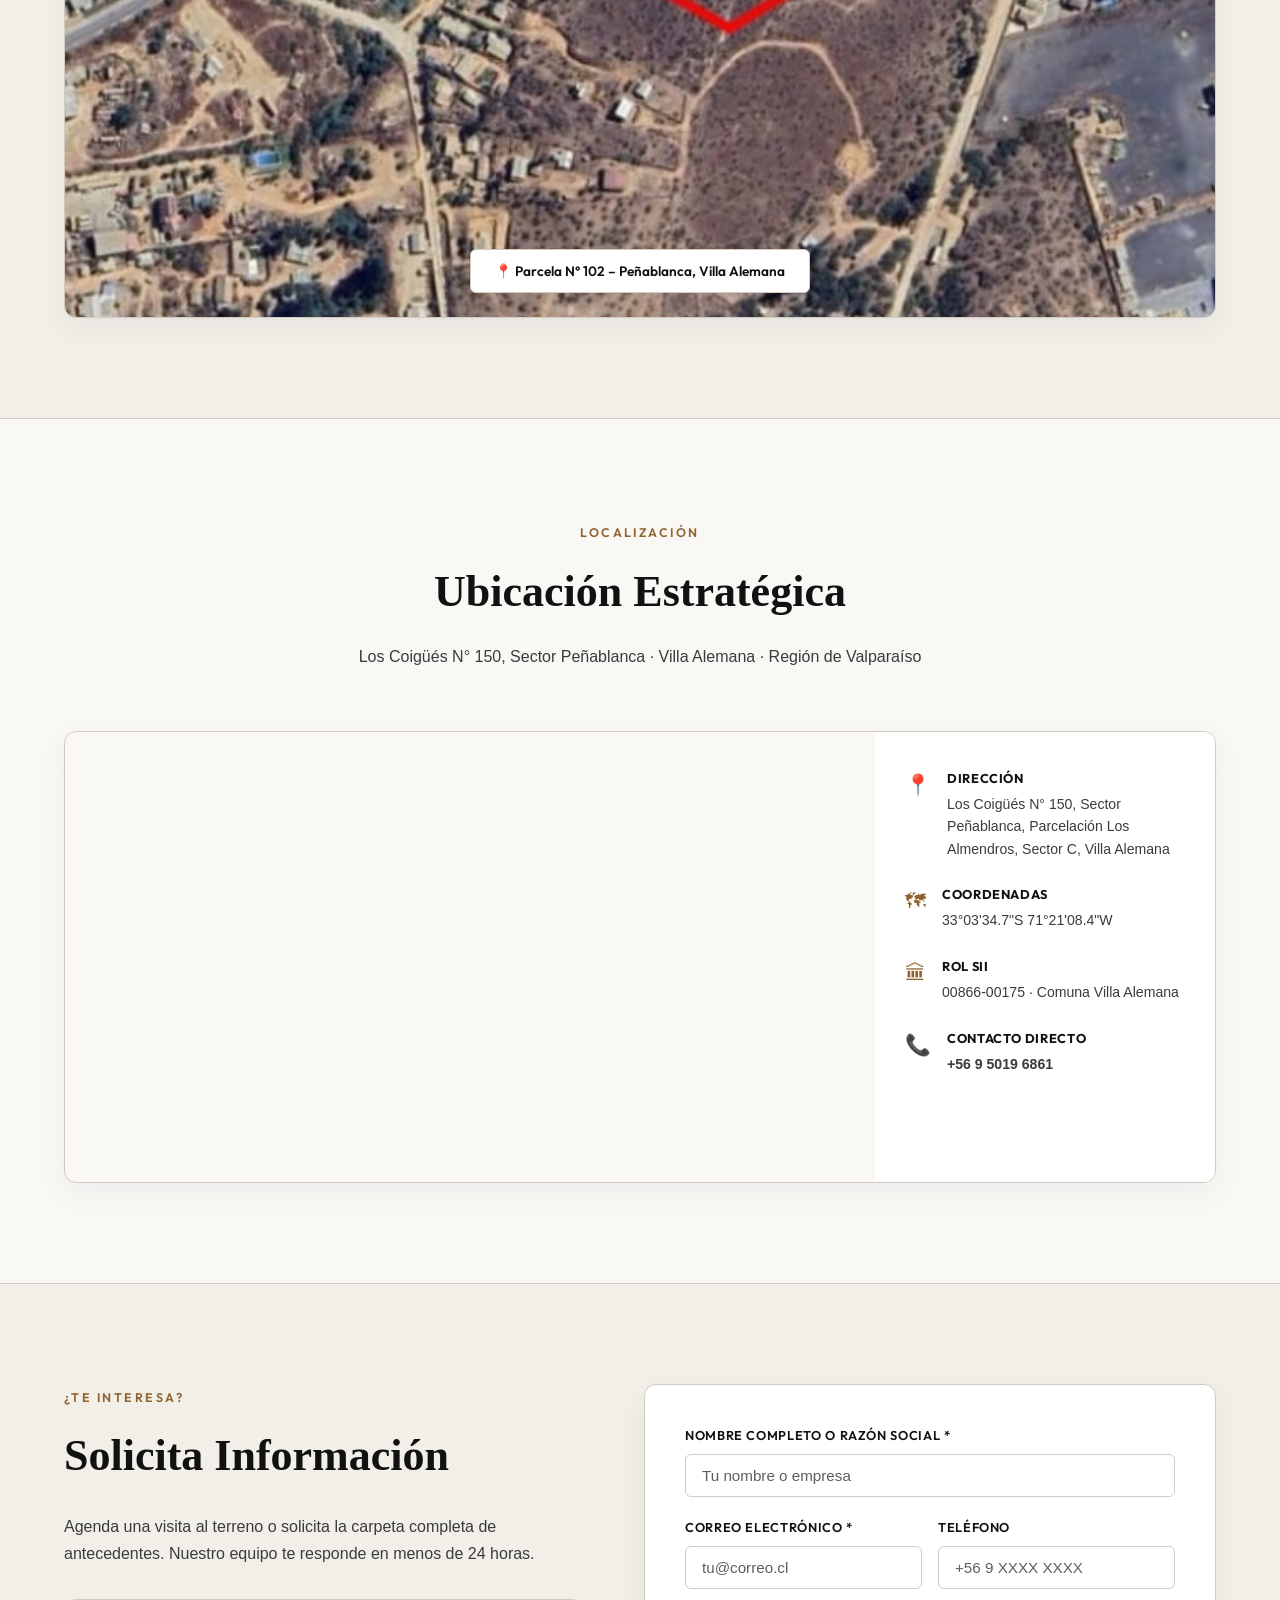
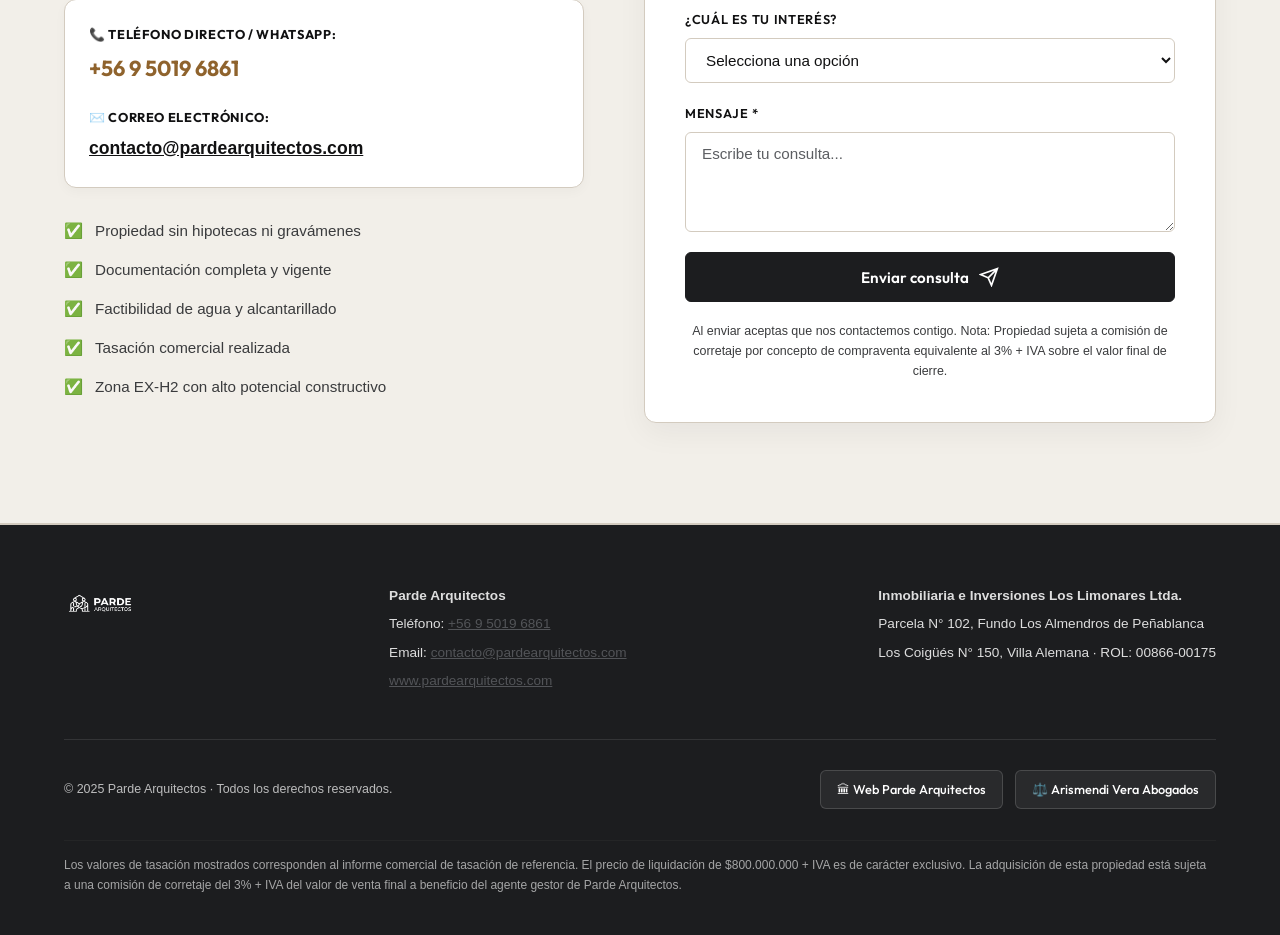
==== commit 05612e4f: "Add files via upload" ====
--- a/index.html
+++ b/index.html
@@ -92,15 +92,15 @@
         <div class="price-left">
           <p class="price-tag-label">OPORTUNIDAD DE INVERSIÓN EXTRAORDINARIA</p>
           <div class="price-main">
-            <span class="price-uf" style="font-size: 2.5rem; color: #fff;">$800.000.000 CLP <span style="font-size: 1.3rem; color: var(--accent); font-weight: 700;">+ IVA</span></span>
-            <span class="price-clp" style="text-decoration: line-through; opacity: 0.6; font-size: 1.1rem;">Tasación Comercial: $1.767.204.994 CLP</span>
-          </div>
-          <p class="price-unit" style="margin-top: 5px; color: #a3ffd0; font-weight: 500;">
+            <span class="price-uf">$800.000.000 CLP <span class="price-iva-badge">+ IVA</span></span>
+            <span class="price-clp">Tasación Comercial: $1.767.204.994 CLP</span>
+          </div>
+          <p class="price-unit">
             🔥 Adquiere por el 45% del valor comercial tasado. Una oportunidad de arbitraje financiero única en el sector.
           </p>
         </div>
         <div class="price-right">
-          <a href="#contacto" class="btn-primary" style="background: var(--accent); color: #000;">Contactar Mesa de Negocios</a>
+          <a href="#contacto" class="btn-price-banner">Contactar Mesa de Negocios</a>
         </div>
       </div>
     </div>
